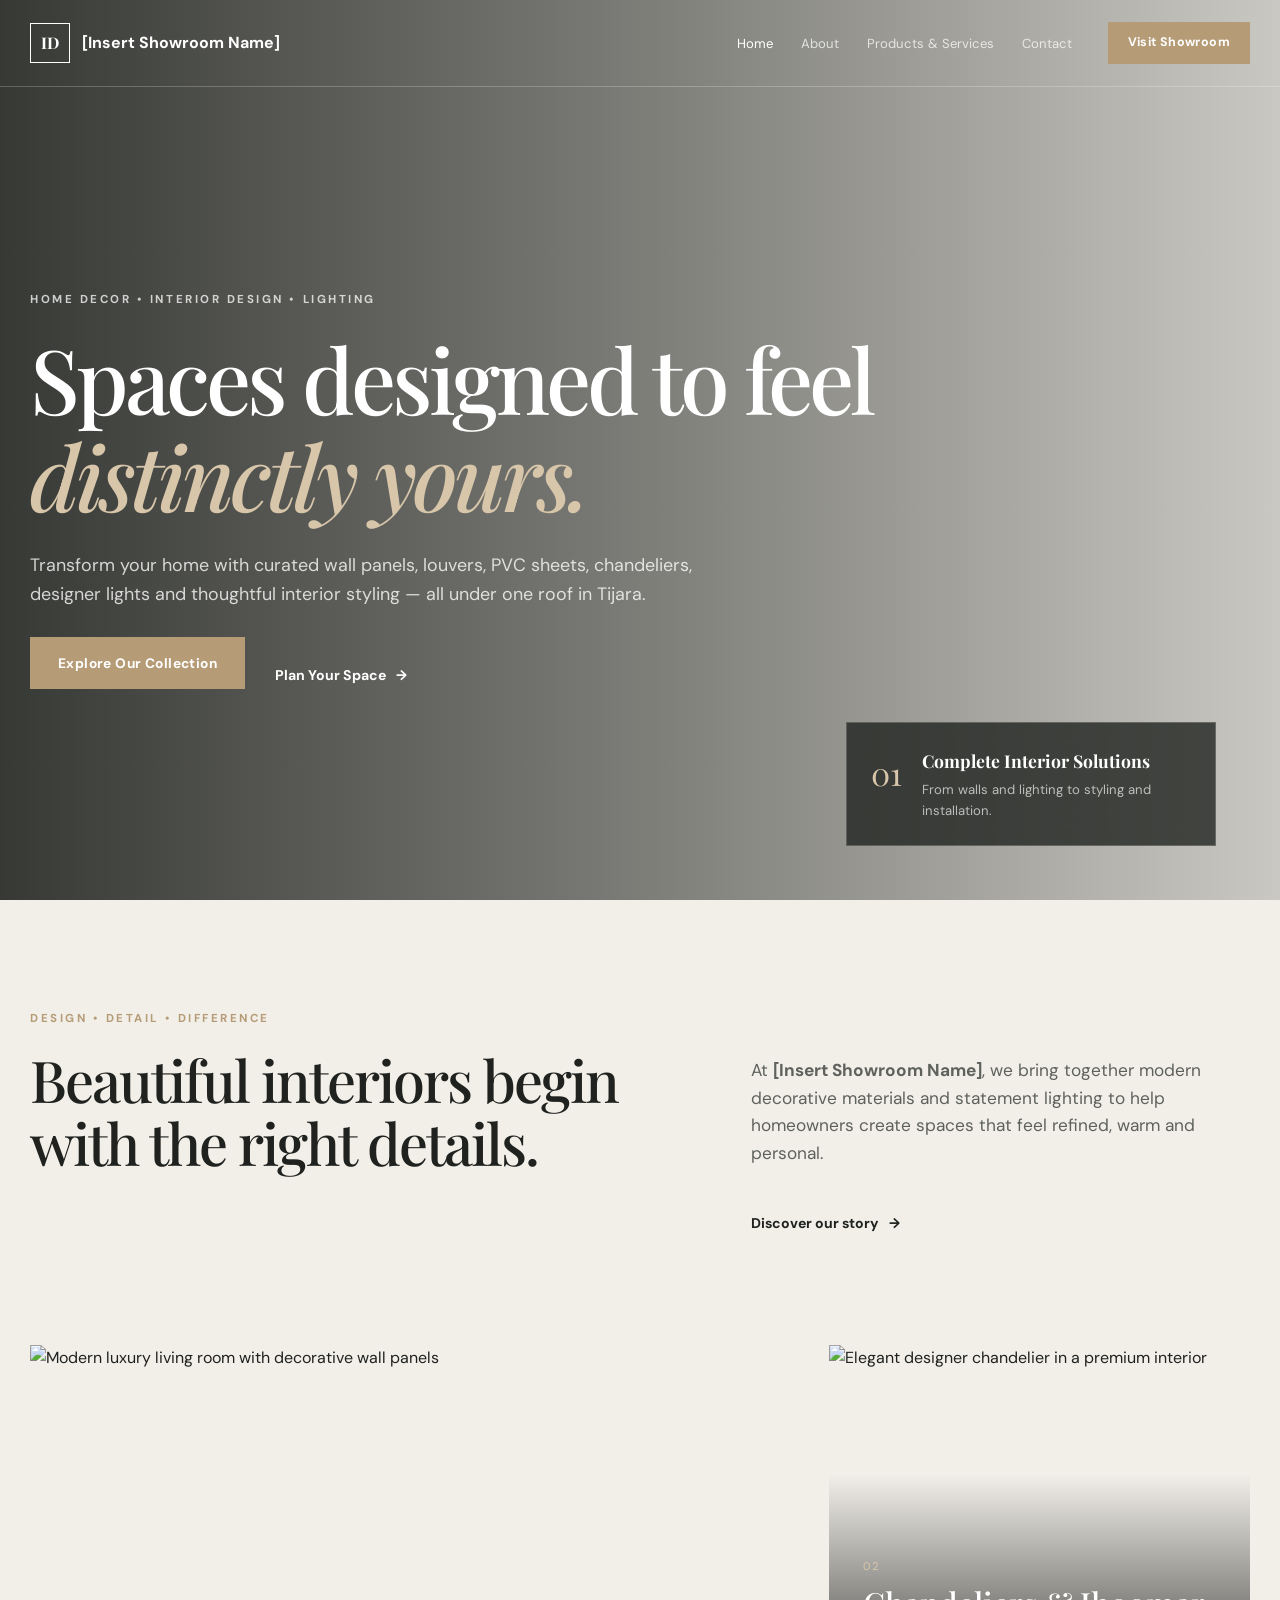
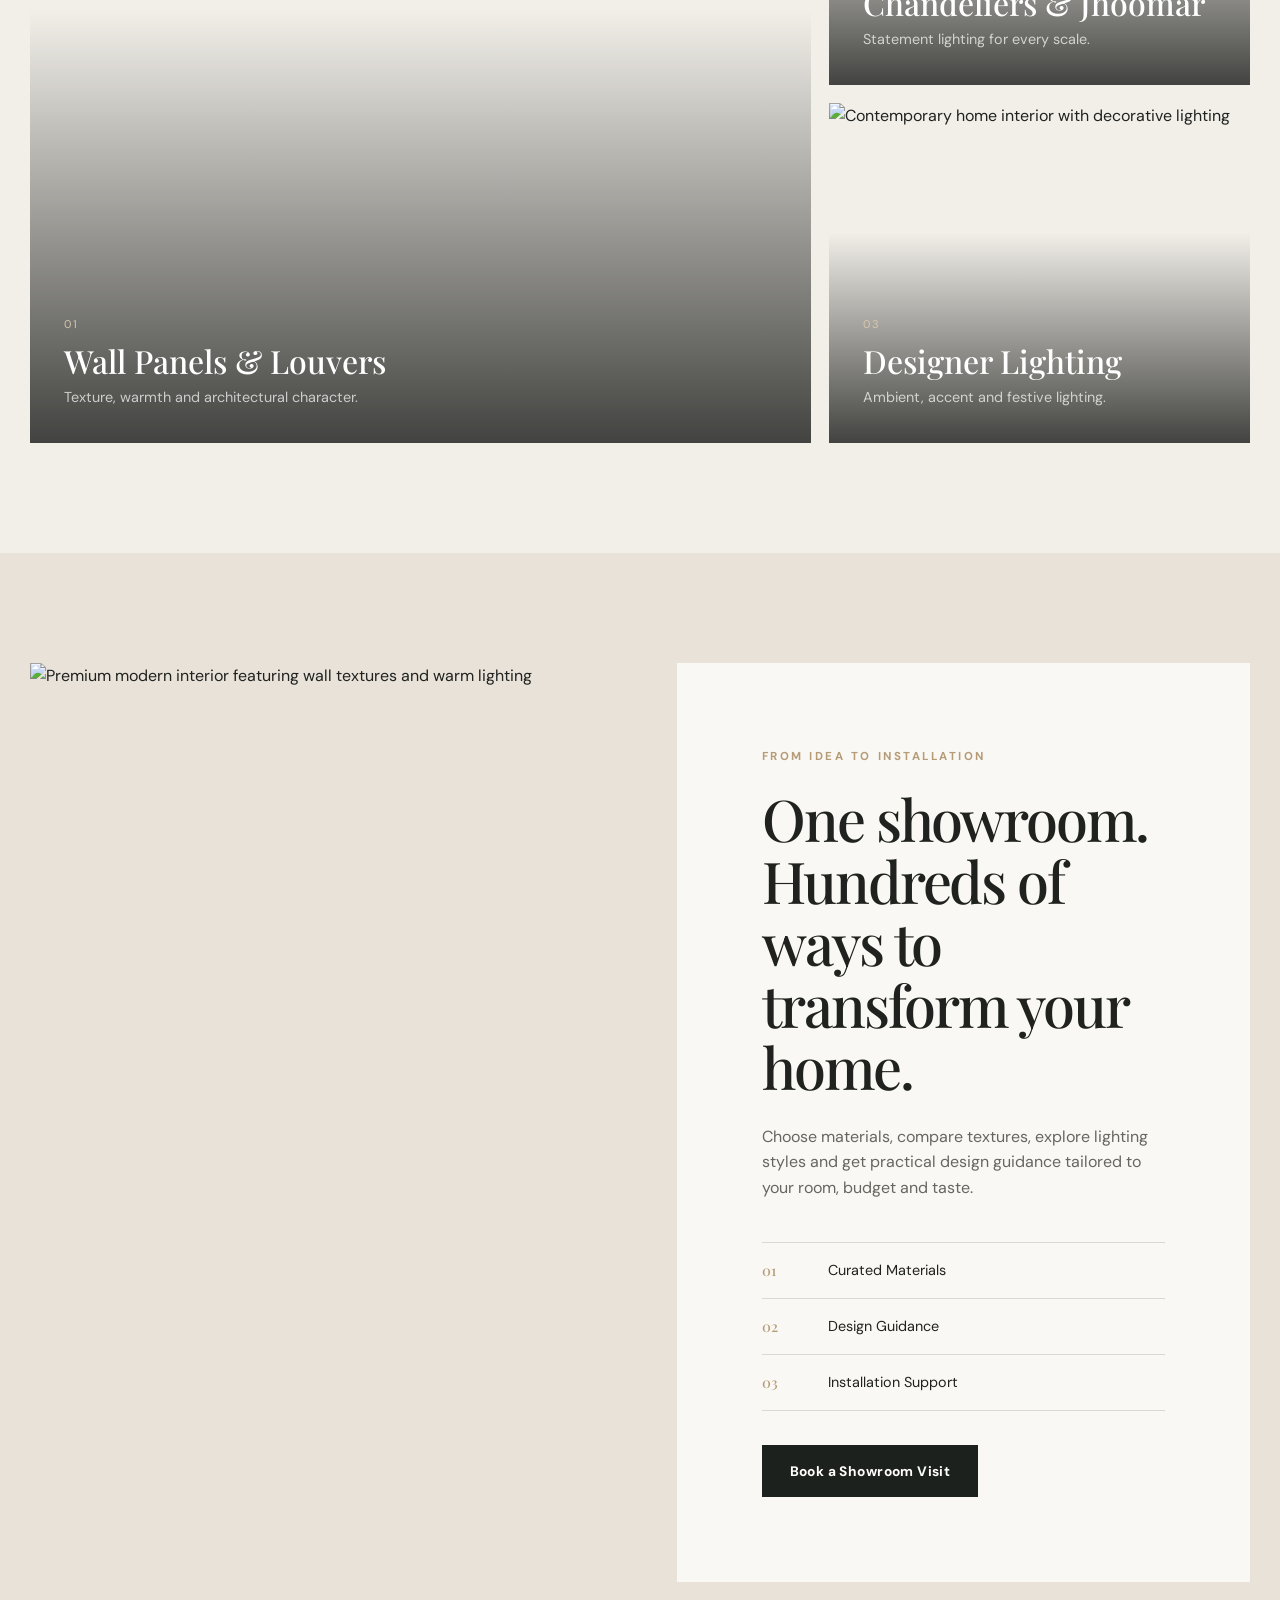
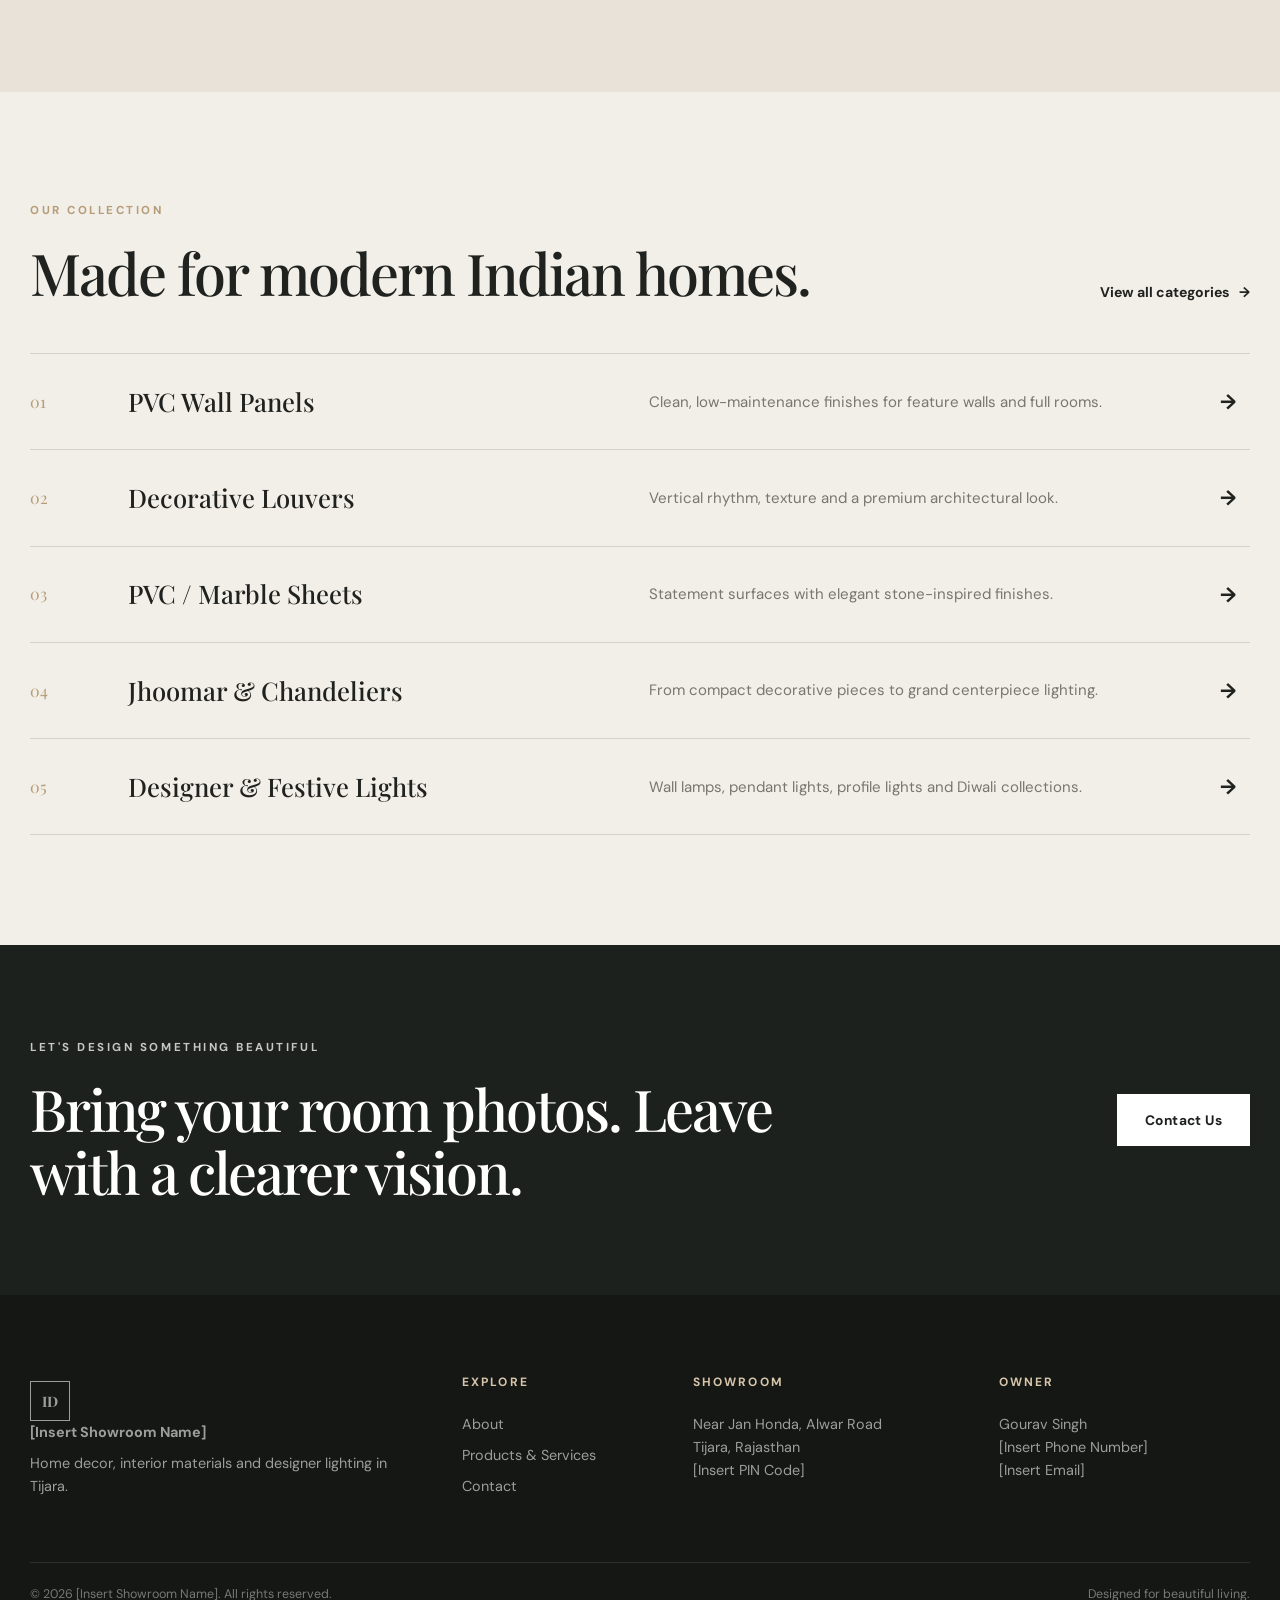
==== index.html @ 9c38e52c "Add files via upload" ====
<!DOCTYPE html>
<html lang="en">
<head>
  <meta charset="UTF-8" />
  <meta name="viewport" content="width=device-width, initial-scale=1.0" />
  <meta name="description" content="Premium home decor, interior design, wall panels, chandeliers, decorative lighting and complete interior solutions in Tijara." />
  <title>[Insert Showroom Name] | Home Decor & Interior Design</title>
  <link rel="preconnect" href="https://fonts.googleapis.com">
  <link rel="preconnect" href="https://fonts.gstatic.com" crossorigin>
  <link href="https://fonts.googleapis.com/css2?family=DM+Sans:wght@400;500;600;700&family=Playfair+Display:wght@500;600&display=swap" rel="stylesheet">
  <link rel="stylesheet" href="styles.css" />
</head>
<body>
  <header class="site-header">
    <div class="container nav-wrap">
      <a class="brand" href="index.html" aria-label="Homepage">
        <span class="brand-mark">ID</span>
        <span class="brand-text">[Insert Showroom Name]</span>
      </a>
      <button class="menu-toggle" aria-label="Open navigation" aria-expanded="false">☰</button>
      <nav class="site-nav" aria-label="Primary navigation">
        <a class="active" href="index.html">Home</a>
        <a href="about.html">About</a>
        <a href="services.html">Products & Services</a>
        <a href="contact.html">Contact</a>
      </nav>
      <a class="btn btn-small nav-cta" href="contact.html">Visit Showroom</a>
    </div>
  </header>

  <main>
    <section class="hero">
      <div class="hero-media" aria-hidden="true"></div>
      <div class="hero-overlay"></div>
      <div class="container hero-content reveal">
        <p class="eyebrow">HOME DECOR • INTERIOR DESIGN • LIGHTING</p>
        <h1>Spaces designed to feel <em>distinctly yours.</em></h1>
        <p class="hero-copy">Transform your home with curated wall panels, louvers, PVC sheets, chandeliers, designer lights and thoughtful interior styling — all under one roof in Tijara.</p>
        <div class="hero-actions">
          <a class="btn" href="services.html">Explore Our Collection</a>
          <a class="text-link light" href="contact.html">Plan Your Space <span>→</span></a>
        </div>
      </div>
      <div class="hero-card reveal delay-1">
        <span>01</span>
        <div>
          <strong>Complete Interior Solutions</strong>
          <p>From walls and lighting to styling and installation.</p>
        </div>
      </div>
    </section>

    <section class="intro section-pad">
      <div class="container split-grid">
        <div class="section-heading reveal">
          <p class="eyebrow dark">DESIGN • DETAIL • DIFFERENCE</p>
          <h2>Beautiful interiors begin with the right details.</h2>
        </div>
        <div class="intro-copy reveal delay-1">
          <p>At <strong>[Insert Showroom Name]</strong>, we bring together modern decorative materials and statement lighting to help homeowners create spaces that feel refined, warm and personal.</p>
          <a class="text-link" href="about.html">Discover our story <span>→</span></a>
        </div>
      </div>
    </section>

    <section class="category-grid container section-bottom">
      <article class="category-card large reveal">
        <img src="https://images.unsplash.com/photo-1600210492486-724fe5c67fb0?auto=format&fit=crop&w=1600&q=85" alt="Modern luxury living room with decorative wall panels" />
        <div class="card-overlay"><span>01</span><h3>Wall Panels & Louvers</h3><p>Texture, warmth and architectural character.</p></div>
      </article>
      <article class="category-card reveal delay-1">
        <img src="https://images.unsplash.com/photo-1540932239986-30128078f3c5?auto=format&fit=crop&w=1200&q=85" alt="Elegant designer chandelier in a premium interior" />
        <div class="card-overlay"><span>02</span><h3>Chandeliers & Jhoomar</h3><p>Statement lighting for every scale.</p></div>
      </article>
      <article class="category-card reveal delay-2">
        <img src="https://images.unsplash.com/photo-1600566753190-17f0baa2a6c3?auto=format&fit=crop&w=1200&q=85" alt="Contemporary home interior with decorative lighting" />
        <div class="card-overlay"><span>03</span><h3>Designer Lighting</h3><p>Ambient, accent and festive lighting.</p></div>
      </article>
    </section>

    <section class="feature-band section-pad">
      <div class="container feature-grid">
        <div class="feature-image reveal">
          <img src="https://images.unsplash.com/photo-1618221195710-dd6b41faaea6?auto=format&fit=crop&w=1400&q=85" alt="Premium modern interior featuring wall textures and warm lighting" />
        </div>
        <div class="feature-content reveal delay-1">
          <p class="eyebrow dark">FROM IDEA TO INSTALLATION</p>
          <h2>One showroom. Hundreds of ways to transform your home.</h2>
          <p>Choose materials, compare textures, explore lighting styles and get practical design guidance tailored to your room, budget and taste.</p>
          <div class="mini-features">
            <div><strong>01</strong><span>Curated Materials</span></div>
            <div><strong>02</strong><span>Design Guidance</span></div>
            <div><strong>03</strong><span>Installation Support</span></div>
          </div>
          <a class="btn btn-dark" href="contact.html">Book a Showroom Visit</a>
        </div>
      </div>
    </section>

    <section class="products section-pad">
      <div class="container">
        <div class="section-title-row reveal">
          <div><p class="eyebrow dark">OUR COLLECTION</p><h2>Made for modern Indian homes.</h2></div>
          <a class="text-link" href="services.html">View all categories <span>→</span></a>
        </div>
        <div class="product-list">
          <article class="product-row reveal"><span>01</span><h3>PVC Wall Panels</h3><p>Clean, low-maintenance finishes for feature walls and full rooms.</p><b>→</b></article>
          <article class="product-row reveal"><span>02</span><h3>Decorative Louvers</h3><p>Vertical rhythm, texture and a premium architectural look.</p><b>→</b></article>
          <article class="product-row reveal"><span>03</span><h3>PVC / Marble Sheets</h3><p>Statement surfaces with elegant stone-inspired finishes.</p><b>→</b></article>
          <article class="product-row reveal"><span>04</span><h3>Jhoomar & Chandeliers</h3><p>From compact decorative pieces to grand centerpiece lighting.</p><b>→</b></article>
          <article class="product-row reveal"><span>05</span><h3>Designer & Festive Lights</h3><p>Wall lamps, pendant lights, profile lights and Diwali collections.</p><b>→</b></article>
        </div>
      </div>
    </section>

    <section class="cta-strip">
      <div class="container cta-inner reveal">
        <div><p class="eyebrow">LET'S DESIGN SOMETHING BEAUTIFUL</p><h2>Bring your room photos. Leave with a clearer vision.</h2></div>
        <a class="btn btn-light" href="contact.html">Contact Us</a>
      </div>
    </section>
  </main>

  <footer class="site-footer">
    <div class="container footer-grid">
      <div><a class="brand footer-brand" href="index.html"><span class="brand-mark">ID</span><span class="brand-text">[Insert Showroom Name]</span></a><p>Home decor, interior materials and designer lighting in Tijara.</p></div>
      <div><h4>Explore</h4><a href="about.html">About</a><a href="services.html">Products & Services</a><a href="contact.html">Contact</a></div>
      <div><h4>Showroom</h4><p>Near Jan Honda, Alwar Road<br>Tijara, Rajasthan<br>[Insert PIN Code]</p></div>
      <div><h4>Owner</h4><p>Gourav Singh<br>[Insert Phone Number]<br>[Insert Email]</p></div>
    </div>
    <div class="container footer-bottom"><span>© <span id="year"></span> [Insert Showroom Name]. All rights reserved.</span><span>Designed for beautiful living.</span></div>
  </footer>
  <script src="main.js"></script>
</body>
</html>
---- styles.css ----
:root {
  --font-body: "DM Sans", sans-serif;
  --font-display: "Playfair Display", serif;
  --color-primary: #1d211d;
  --color-primary-soft: #30382f;
  --color-secondary: #b59b76;
  --color-accent: #d8c6aa;
  --color-bg: #f2efe9;
  --color-surface: #faf8f4;
  --color-white: #ffffff;
  --color-text: #20221f;
  --color-muted: #77776f;
  --color-border: rgba(32, 34, 31, 0.15);
  --container: 1220px;
  --radius-sm: 8px;
  --radius-md: 18px;
  --shadow: 0 22px 70px rgba(20, 22, 19, 0.12);
  --transition: 240ms ease;
}
*{box-sizing:border-box;margin:0;padding:0}html{scroll-behavior:smooth}body{font-family:var(--font-body);background:var(--color-bg);color:var(--color-text);line-height:1.6}img{display:block;width:100%;height:100%;object-fit:cover}a{text-decoration:none;color:inherit}.container{width:min(var(--container),calc(100% - 48px));margin:auto}.section-pad{padding:110px 0}.section-bottom{padding-bottom:110px}.eyebrow{font-size:.72rem;letter-spacing:.22em;font-weight:700;text-transform:uppercase;color:rgba(255,255,255,.75);margin-bottom:20px}.eyebrow.dark{color:var(--color-secondary)}h1,h2,h3{font-family:var(--font-display);font-weight:500;line-height:1.08}h1{font-size:clamp(3.4rem,7vw,7.3rem);letter-spacing:-.045em}h2{font-size:clamp(2.25rem,4.5vw,4.5rem);letter-spacing:-.035em}h3{font-size:1.6rem}.btn{display:inline-flex;align-items:center;justify-content:center;min-height:52px;padding:0 28px;background:var(--color-secondary);color:#fff;font-size:.86rem;font-weight:700;letter-spacing:.03em;border:0;cursor:pointer;transition:var(--transition)}.btn:hover{transform:translateY(-2px);background:#9f865f}.btn-small{min-height:42px;padding:0 20px;font-size:.78rem}.btn-dark{background:var(--color-primary)}.btn-dark:hover{background:var(--color-primary-soft)}.btn-light{background:#fff;color:var(--color-primary)}.text-link{display:inline-flex;align-items:center;gap:10px;margin-top:26px;font-weight:700;font-size:.88rem}.text-link span{transition:transform var(--transition)}.text-link:hover span{transform:translateX(6px)}.text-link.light{color:#fff}.site-header{position:absolute;z-index:10;top:0;left:0;width:100%;border-bottom:1px solid rgba(255,255,255,.22);color:#fff}.dark-header{position:relative;background:var(--color-primary)}.nav-wrap{height:86px;display:flex;align-items:center;gap:36px}.brand{display:flex;align-items:center;gap:12px;font-weight:700}.brand-mark{display:grid;place-items:center;width:40px;height:40px;border:1px solid currentColor;font-family:var(--font-display)}.brand-text{white-space:nowrap}.site-nav{display:flex;gap:28px;margin-left:auto}.site-nav a{font-size:.82rem;color:rgba(255,255,255,.74);transition:var(--transition)}.site-nav a:hover,.site-nav a.active{color:#fff}.menu-toggle{display:none;background:none;border:0;color:#fff;font-size:1.5rem}.hero{position:relative;min-height:900px;height:100vh;max-height:1040px;color:#fff;display:flex;align-items:center;overflow:hidden}.hero-media{position:absolute;inset:0;background:url('https://images.unsplash.com/photo-1600210492486-724fe5c67fb0?auto=format&fit=crop&w=2200&q=90') center/cover}.hero-overlay{position:absolute;inset:0;background:linear-gradient(90deg,rgba(19,22,19,.84) 0%,rgba(19,22,19,.55) 47%,rgba(19,22,19,.18) 100%)}.hero-content{position:relative;z-index:2;padding-top:80px}.hero h1{max-width:980px}.hero h1 em{font-weight:500;color:var(--color-accent)}.hero-copy{max-width:690px;font-size:1.12rem;color:rgba(255,255,255,.78);margin:28px 0}.hero-actions{display:flex;align-items:center;gap:30px}.hero-card{position:absolute;z-index:2;right:5vw;bottom:54px;display:grid;grid-template-columns:auto 1fr;gap:20px;width:370px;padding:24px;background:rgba(29,33,29,.78);backdrop-filter:blur(16px);border:1px solid rgba(255,255,255,.2)}.hero-card>span{font-family:var(--font-display);font-size:2rem;color:var(--color-accent)}.hero-card strong{display:block;font-family:var(--font-display);font-size:1.1rem}.hero-card p{font-size:.82rem;color:rgba(255,255,255,.66);margin-top:4px}.split-grid{display:grid;grid-template-columns:1.1fr .9fr;gap:110px;align-items:start}.section-heading h2{max-width:650px}.intro-copy{padding-top:47px}.intro-copy p{font-size:1.08rem;color:#5f625c;margin-bottom:18px;max-width:600px}.category-grid{display:grid;grid-template-columns:1.3fr .7fr;grid-template-rows:340px 340px;gap:18px}.category-card{position:relative;overflow:hidden;min-height:320px}.category-card.large{grid-row:1/3}.category-card img{transition:transform 700ms ease}.category-card:hover img{transform:scale(1.035)}.category-card:after{content:"";position:absolute;inset:0;background:linear-gradient(180deg,transparent 38%,rgba(17,19,17,.78) 100%)}.card-overlay{position:absolute;z-index:2;bottom:0;padding:34px;color:#fff}.card-overlay span{font-size:.7rem;letter-spacing:.18em;color:var(--color-accent)}.card-overlay h3{font-size:2rem;margin:8px 0}.card-overlay p{font-size:.9rem;color:rgba(255,255,255,.7)}.feature-band{background:#e8e2d9}.feature-grid{display:grid;grid-template-columns:1.06fr .94fr;min-height:680px}.feature-image{min-height:640px}.feature-content{background:var(--color-surface);padding:85px;display:flex;flex-direction:column;justify-content:center}.feature-content p:not(.eyebrow){color:#65675f;margin:26px 0}.mini-features{border-top:1px solid var(--color-border);margin:16px 0 34px}.mini-features div{display:grid;grid-template-columns:50px 1fr;gap:16px;padding:16px 0;border-bottom:1px solid var(--color-border);font-size:.9rem}.mini-features strong{font-family:var(--font-display);font-weight:500;color:var(--color-secondary)}.feature-content .btn{align-self:flex-start}.section-title-row{display:flex;justify-content:space-between;gap:30px;align-items:end;margin-bottom:50px}.section-title-row h2{max-width:800px}.product-list{border-top:1px solid var(--color-border)}.product-row{display:grid;grid-template-columns:70px 1fr 1.1fr 30px;gap:28px;align-items:center;padding:31px 0;border-bottom:1px solid var(--color-border);transition:var(--transition)}.product-row:hover{padding-left:14px}.product-row>span{font-family:var(--font-display);color:var(--color-secondary)}.product-row p{color:var(--color-muted);font-size:.94rem}.product-row b{font-size:1.3rem}.cta-strip{background:var(--color-primary);color:#fff}.cta-inner{min-height:350px;display:flex;align-items:center;justify-content:space-between;gap:50px}.cta-inner h2{max-width:780px}.site-footer{background:#141714;color:#fff;padding:78px 0 26px}.footer-grid{display:grid;grid-template-columns:1.5fr .7fr 1fr 1fr;gap:55px}.footer-grid h4{font-size:.75rem;text-transform:uppercase;letter-spacing:.18em;color:var(--color-accent);margin-bottom:20px}.footer-grid p,.footer-grid a{display:block;color:rgba(255,255,255,.58);font-size:.9rem;margin:8px 0}.footer-brand{margin-bottom:20px;color:#fff}.footer-bottom{display:flex;justify-content:space-between;border-top:1px solid rgba(255,255,255,.1);margin-top:55px;padding-top:22px;color:rgba(255,255,255,.42);font-size:.78rem}.page-hero{min-height:570px;display:flex;align-items:end;padding:100px 0 78px;color:#fff;background-size:cover;background-position:center;position:relative}.page-hero:before{content:"";position:absolute;inset:0;background:linear-gradient(90deg,rgba(22,25,21,.85),rgba(22,25,21,.35))}.page-hero .container{position:relative;z-index:1}.page-hero h1{font-size:clamp(3rem,6vw,6rem);max-width:1000px}.about-hero{background-image:url('https://images.unsplash.com/photo-1600607688969-a5bfcd646154?auto=format&fit=crop&w=2200&q=90')}.services-hero{background-image:url('https://images.unsplash.com/photo-1600566753051-f0b89df2dd90?auto=format&fit=crop&w=2200&q=90')}.contact-hero{background-image:url('https://images.unsplash.com/photo-1600566753190-17f0baa2a6c3?auto=format&fit=crop&w=2200&q=90')}.image-banner{height:650px}.values-section{background:#e9e4dc}.values-grid{display:grid;grid-template-columns:repeat(3,1fr);gap:18px}.value-card{background:var(--color-surface);padding:45px;min-height:300px}.value-card span,.service-info>span,.process-step span{font-family:var(--font-display);color:var(--color-secondary)}.value-card h3{margin:48px 0 16px}.value-card p{color:var(--color-muted)}.owner-grid{display:grid;grid-template-columns:.85fr 1.15fr;align-items:center;gap:90px}.owner-copy p:not(.eyebrow){color:var(--color-muted);margin-top:25px}.owner-photo{height:560px}.service-cards{display:flex;flex-direction:column;gap:22px}.service-card{display:grid;grid-template-columns:1.05fr .95fr;background:var(--color-surface);min-height:570px}.service-card.reverse{grid-template-columns:.95fr 1.05fr}.service-card.reverse .service-img{order:2}.service-info{padding:65px;display:flex;flex-direction:column;justify-content:center}.service-info h2{font-size:3rem;margin:14px 0 22px}.service-info p{color:var(--color-muted);margin-bottom:20px}.service-info ul{padding-left:18px;color:#63655f}.service-info li{margin:8px 0}.process{background:#e8e2d9}.process-grid{display:grid;grid-template-columns:repeat(3,1fr);gap:18px}.process-step{padding:38px;border-top:1px solid var(--color-primary);background:rgba(255,255,255,.34)}.process-step h3{margin:45px 0 15px}.process-step p{color:var(--color-muted)}.contact-grid{display:grid;grid-template-columns:.9fr 1.1fr;gap:100px}.contact-lead{color:var(--color-muted);margin:25px 0 40px}.contact-item{display:grid;grid-template-columns:140px 1fr;gap:24px;padding:20px 0;border-top:1px solid var(--color-border)}.contact-item span{font-size:.78rem;text-transform:uppercase;letter-spacing:.1em;color:var(--color-secondary);font-weight:700}.contact-item strong{font-weight:500}.contact-form{background:var(--color-surface);padding:55px}.form-row{display:grid;grid-template-columns:1fr 1fr;gap:18px}.contact-form label{display:block;font-size:.8rem;font-weight:700;margin-bottom:18px}.contact-form input,.contact-form select,.contact-form textarea{width:100%;margin-top:8px;border:1px solid #d7d2ca;background:#fff;padding:15px;font:inherit;outline:none}.contact-form input:focus,.contact-form select:focus,.contact-form textarea:focus{border-color:var(--color-secondary)}.form-note{font-size:.76rem;color:var(--color-muted);margin-top:16px}.map-section{padding-bottom:110px}.map-placeholder{height:460px;background:linear-gradient(rgba(29,33,29,.65),rgba(29,33,29,.65)),url('https://images.unsplash.com/photo-1569336415962-a4bd9f69cd83?auto=format&fit=crop&w=1800&q=85') center/cover;display:grid;place-items:center;text-align:center;color:#fff}.map-placeholder div{max-width:600px;padding:30px}.map-placeholder p{margin:15px 0 25px}.reveal{opacity:0;transform:translateY(28px);transition:opacity 700ms ease,transform 700ms ease}.reveal.visible{opacity:1;transform:none}.delay-1{transition-delay:120ms}.delay-2{transition-delay:240ms}
@media(max-width:980px){.container{width:min(var(--container),calc(100% - 34px))}.nav-cta{display:none}.menu-toggle{display:block;margin-left:auto}.site-nav{position:absolute;top:86px;left:0;width:100%;background:var(--color-primary);display:none;flex-direction:column;padding:25px 32px}.site-nav.open{display:flex}.hero{min-height:760px}.hero-card{display:none}.hero h1{font-size:clamp(3.2rem,10vw,6rem)}.split-grid,.feature-grid,.owner-grid,.contact-grid{grid-template-columns:1fr;gap:50px}.intro-copy{padding-top:0}.category-grid{grid-template-columns:1fr 1fr;grid-template-rows:500px 340px}.category-card.large{grid-column:1/3;grid-row:auto}.feature-content{padding:60px}.feature-image{min-height:500px}.footer-grid{grid-template-columns:1fr 1fr}.service-card,.service-card.reverse{grid-template-columns:1fr}.service-card.reverse .service-img{order:0}.service-img{height:450px}.values-grid,.process-grid{grid-template-columns:1fr}.product-row{grid-template-columns:45px 1fr 30px}.product-row p{display:none}}
@media(max-width:640px){.container{width:min(var(--container),calc(100% - 24px))}.section-pad{padding:78px 0}.section-bottom{padding-bottom:78px}.nav-wrap{height:76px}.site-nav{top:76px}.brand-text{font-size:.9rem}.hero{min-height:720px;height:92vh}.hero-content{padding-top:50px}.hero h1{font-size:clamp(2.9rem,14vw,4.6rem)}.hero-copy{font-size:.98rem}.hero-actions{align-items:flex-start;flex-direction:column;gap:4px}.category-grid{display:flex;flex-direction:column}.category-card,.category-card.large{height:430px}.feature-image{min-height:380px}.feature-content{padding:38px 28px}.section-title-row{align-items:flex-start;flex-direction:column}.product-row{padding:24px 0}.cta-inner{min-height:390px;align-items:flex-start;justify-content:center;flex-direction:column}.footer-grid{grid-template-columns:1fr}.footer-bottom{gap:12px;flex-direction:column}.page-hero{min-height:480px}.image-banner{height:420px}.owner-photo{height:430px}.service-img{height:360px}.service-info{padding:38px 26px}.service-info h2{font-size:2.4rem}.contact-form{padding:30px 22px}.form-row{grid-template-columns:1fr}.contact-item{grid-template-columns:1fr;gap:6px}.map-placeholder{height:390px}}
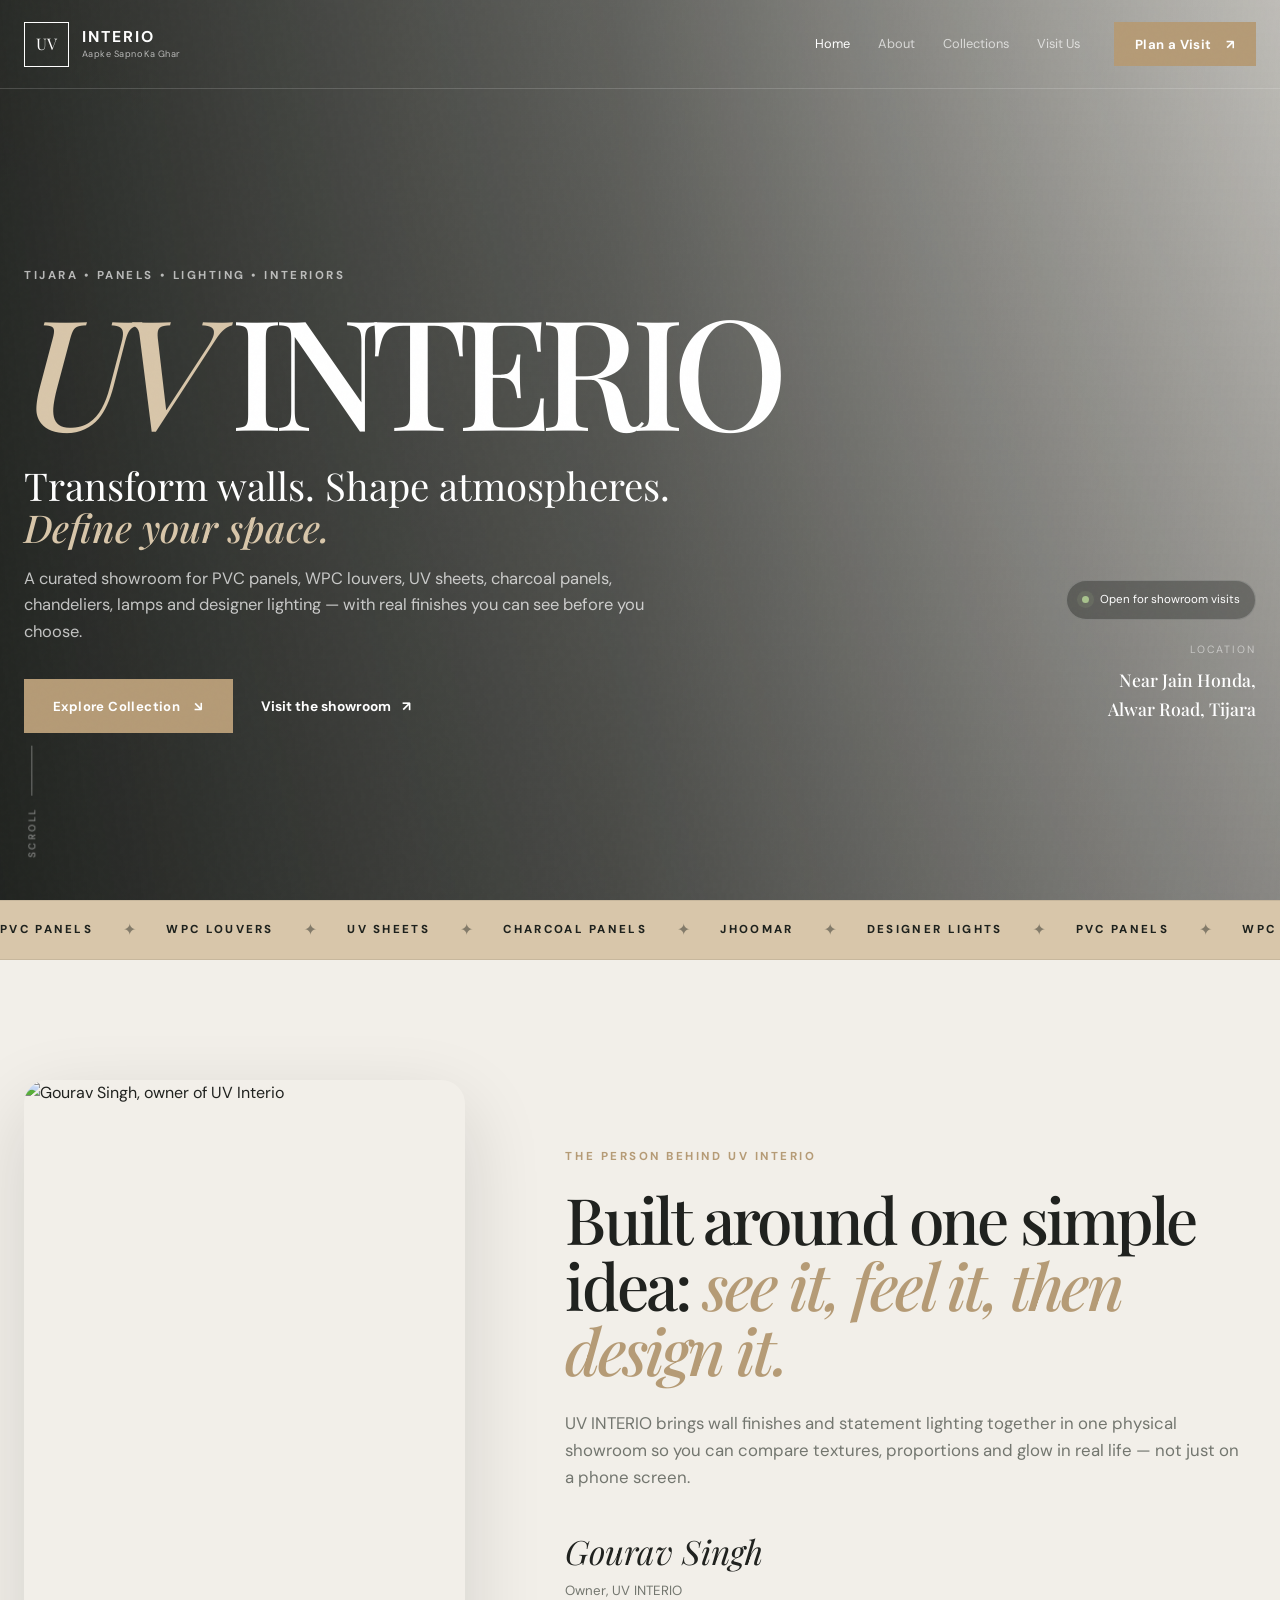
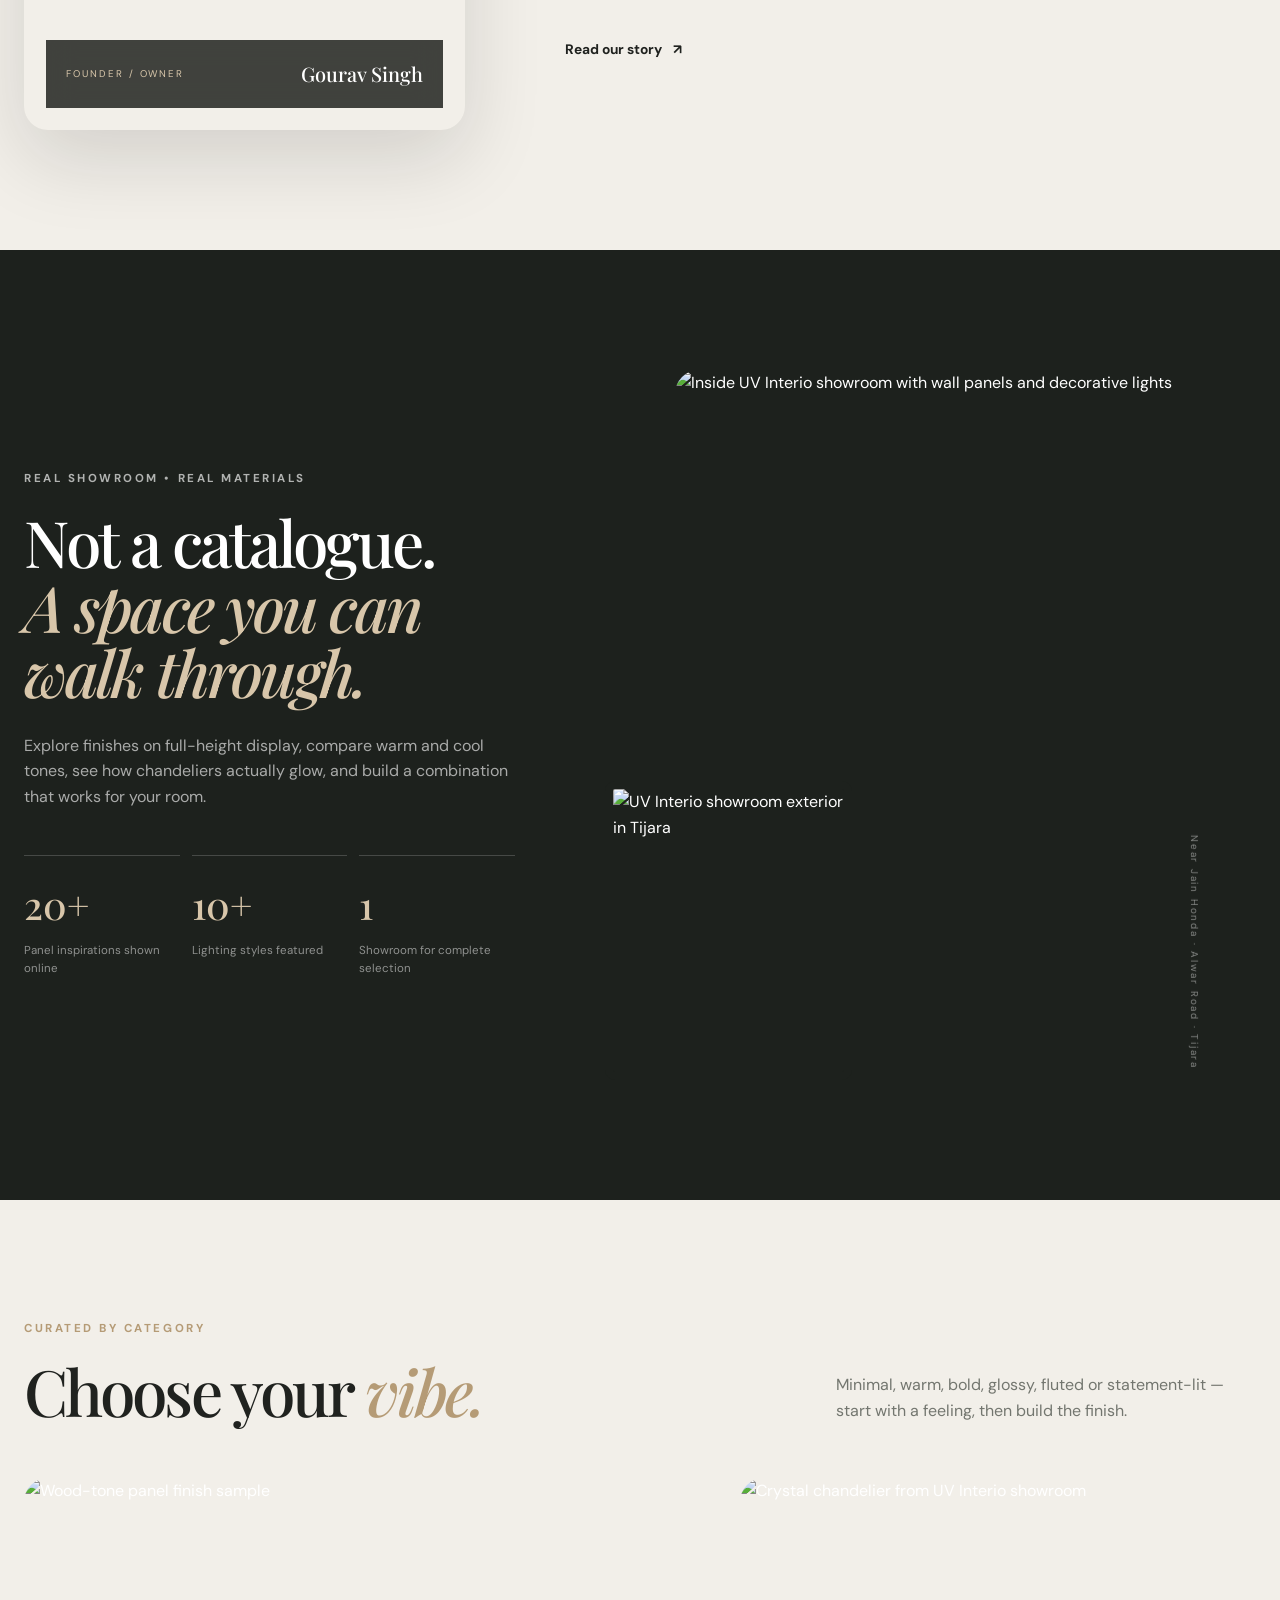
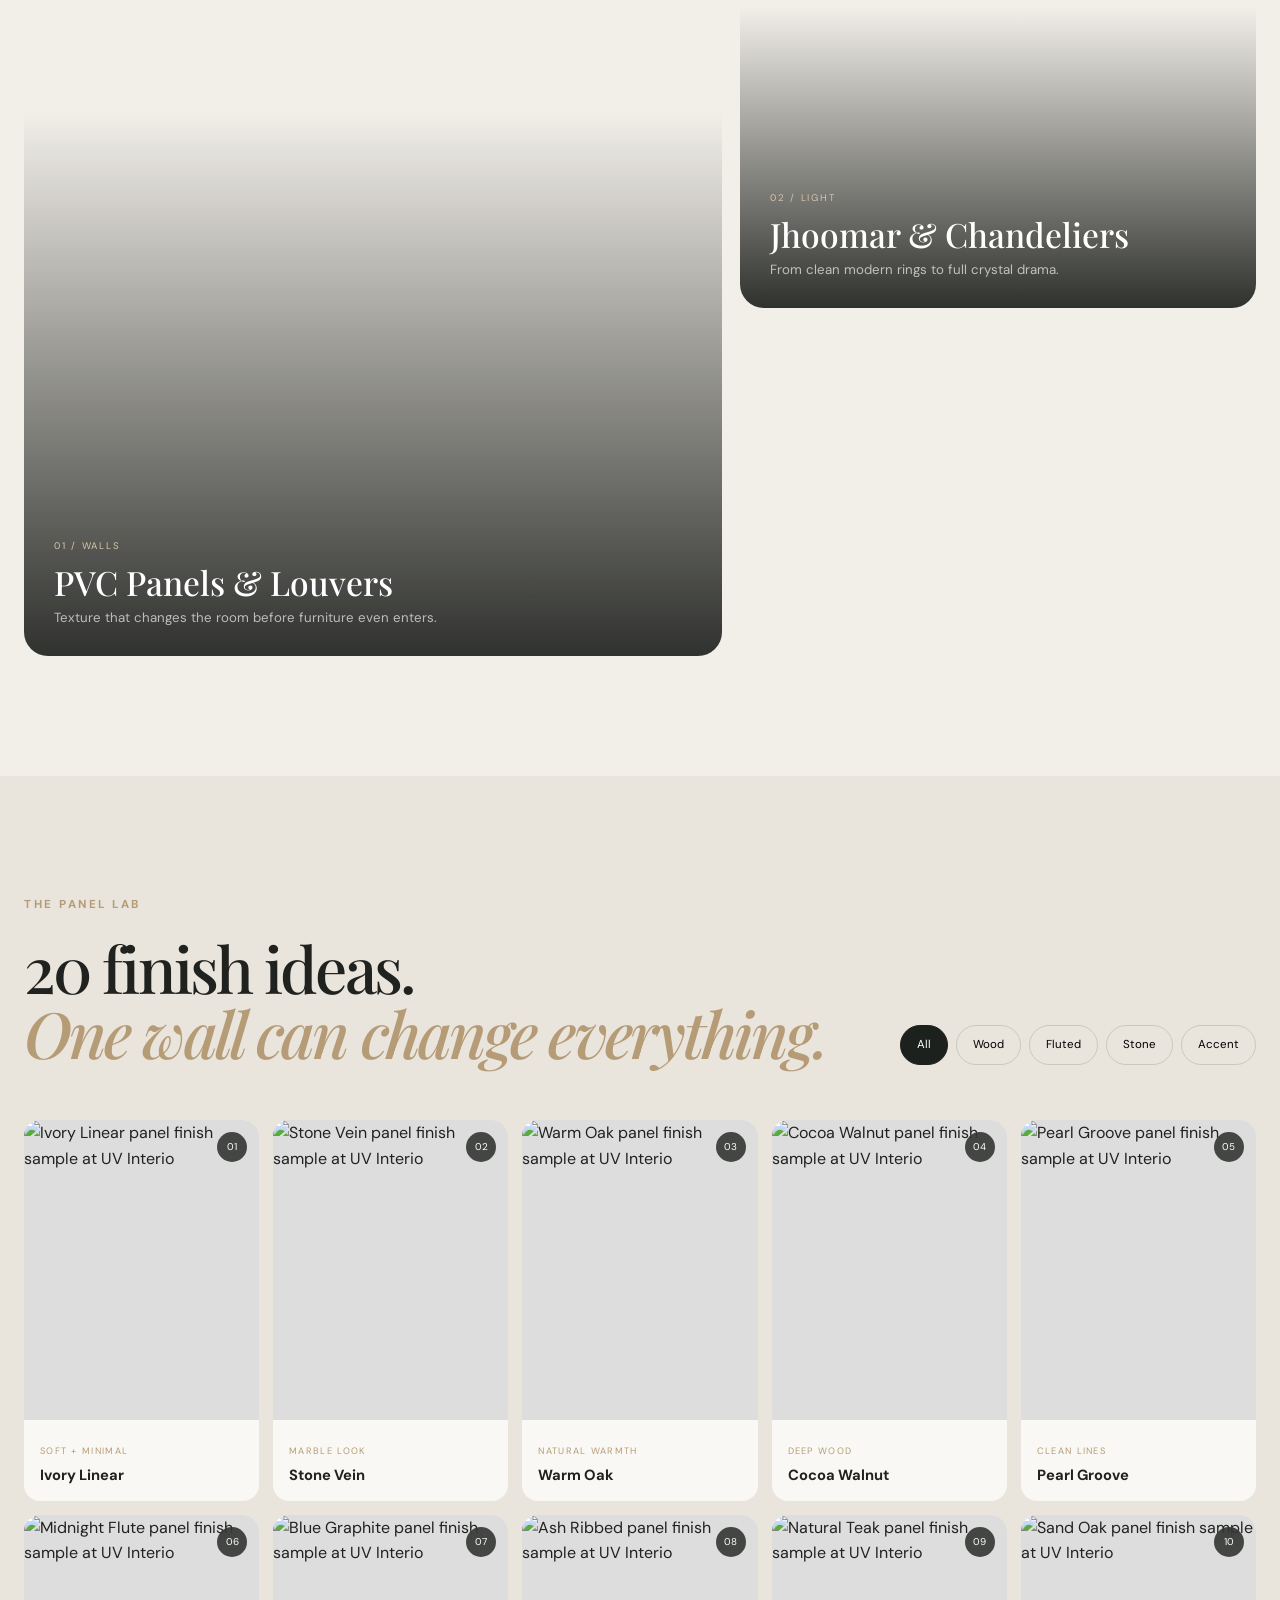
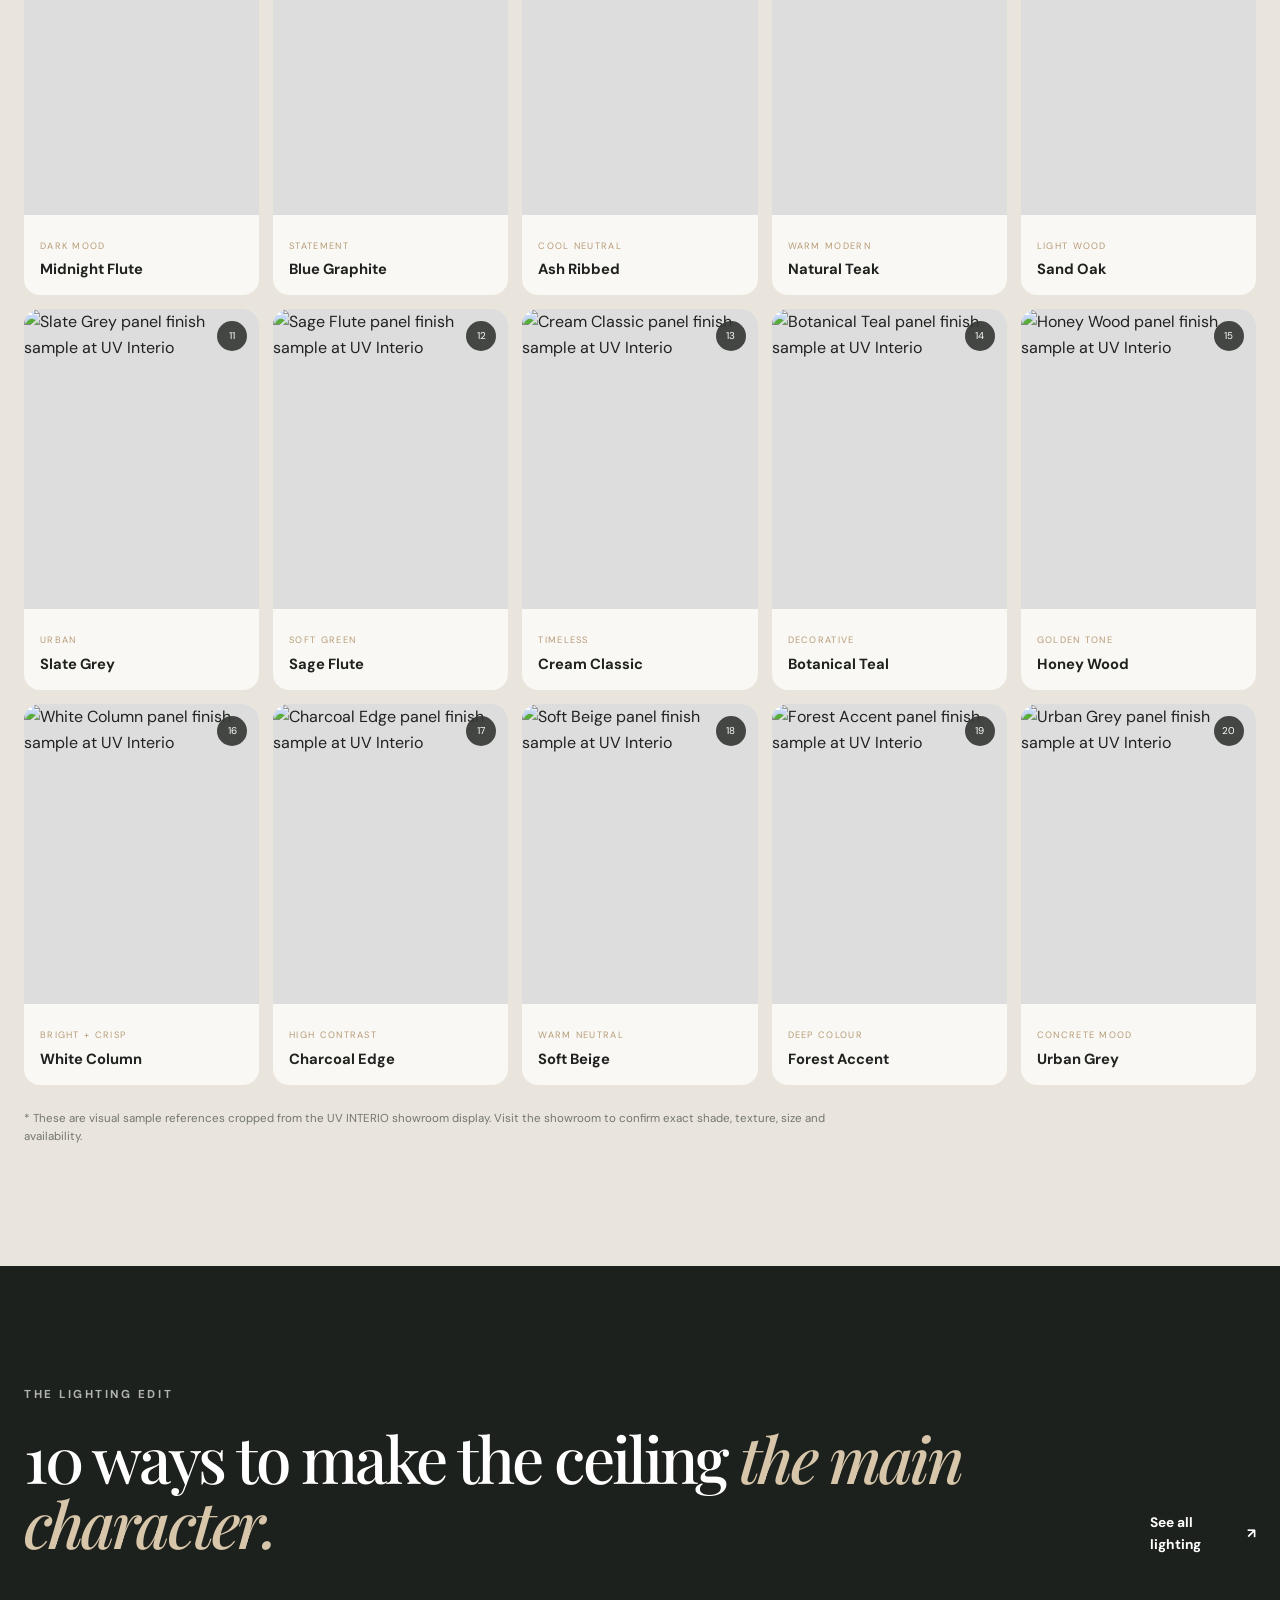
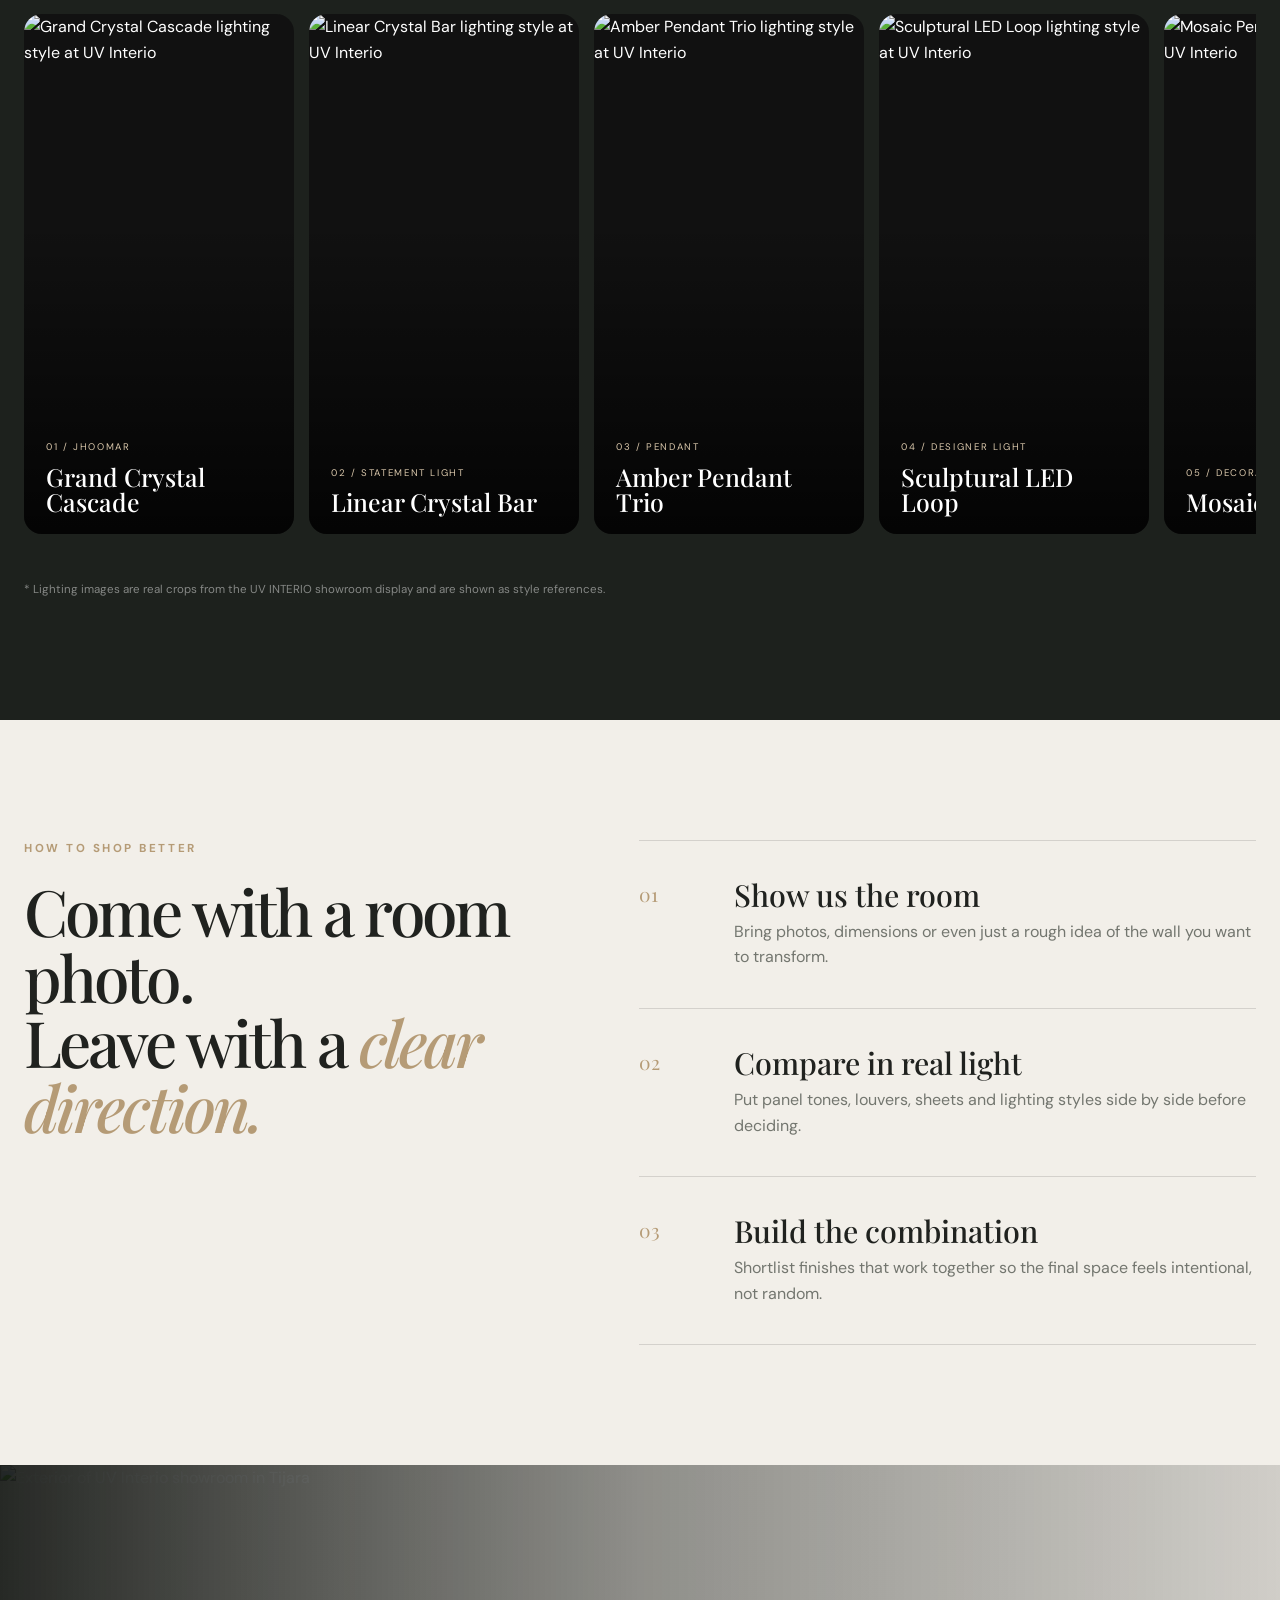
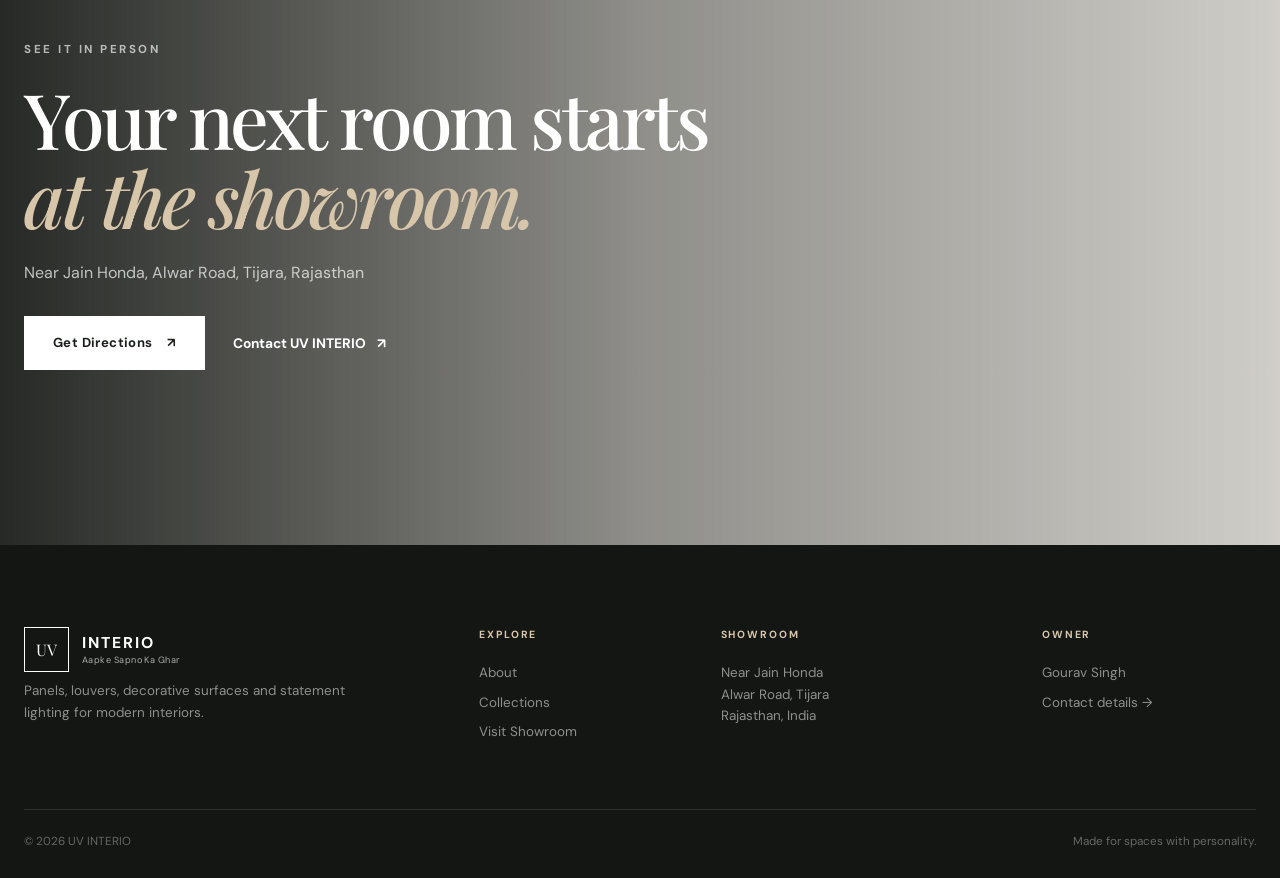
==== commit f6ff2a13: "Add files via upload" ====
--- a/index.html
+++ b/index.html
@@ -3,133 +3,184 @@
 <head>
   <meta charset="UTF-8" />
   <meta name="viewport" content="width=device-width, initial-scale=1.0" />
-  <meta name="description" content="Premium home decor, interior design, wall panels, chandeliers, decorative lighting and complete interior solutions in Tijara." />
-  <title>[Insert Showroom Name] | Home Decor & Interior Design</title>
-  <link rel="preconnect" href="https://fonts.googleapis.com">
-  <link rel="preconnect" href="https://fonts.gstatic.com" crossorigin>
-  <link href="https://fonts.googleapis.com/css2?family=DM+Sans:wght@400;500;600;700&family=Playfair+Display:wght@500;600&display=swap" rel="stylesheet">
+  <meta name="description" content="UV INTERIO — premium wall panels, WPC louvers, UV sheets, chandeliers, lamps and designer lighting near Jain Honda, Alwar Road, Tijara, Rajasthan." />
+  <meta name="theme-color" content="#1d211d" />
+  <title>UV INTERIO | Panels, Louvers & Designer Lighting in Tijara</title>
+  <link rel="preconnect" href="https://fonts.googleapis.com" />
+  <link rel="preconnect" href="https://fonts.gstatic.com" crossorigin />
+  <link href="https://fonts.googleapis.com/css2?family=DM+Sans:wght@400;500;600;700&family=Playfair+Display:ital,wght@0,500;0,600;1,500&display=swap" rel="stylesheet" />
+  <link rel="icon" href="favicon.svg" type="image/svg+xml" />
   <link rel="stylesheet" href="styles.css" />
 </head>
 <body>
-  <header class="site-header">
+  <div class="cursor-glow" aria-hidden="true"></div>
+  <div class="noise" aria-hidden="true"></div>
+
+  <header class="site-header" data-header>
     <div class="container nav-wrap">
-      <a class="brand" href="index.html" aria-label="Homepage">
-        <span class="brand-mark">ID</span>
-        <span class="brand-text">[Insert Showroom Name]</span>
+      <a class="brand" href="index.html" aria-label="UV Interio homepage">
+        <span class="brand-mark">UV</span>
+        <span class="brand-copy"><strong>INTERIO</strong><small>Aapke Sapno Ka Ghar</small></span>
       </a>
-      <button class="menu-toggle" aria-label="Open navigation" aria-expanded="false">☰</button>
-      <nav class="site-nav" aria-label="Primary navigation">
+      <button class="menu-toggle" aria-label="Open navigation" aria-expanded="false" data-menu-toggle><span></span><span></span></button>
+      <nav class="site-nav" aria-label="Primary navigation" data-nav>
         <a class="active" href="index.html">Home</a>
         <a href="about.html">About</a>
-        <a href="services.html">Products & Services</a>
-        <a href="contact.html">Contact</a>
+        <a href="services.html">Collections</a>
+        <a href="contact.html">Visit Us</a>
       </nav>
-      <a class="btn btn-small nav-cta" href="contact.html">Visit Showroom</a>
+      <a class="btn btn-small nav-cta" href="contact.html">Plan a Visit <span>↗</span></a>
     </div>
   </header>
 
   <main>
-    <section class="hero">
-      <div class="hero-media" aria-hidden="true"></div>
-      <div class="hero-overlay"></div>
-      <div class="container hero-content reveal">
-        <p class="eyebrow">HOME DECOR • INTERIOR DESIGN • LIGHTING</p>
-        <h1>Spaces designed to feel <em>distinctly yours.</em></h1>
-        <p class="hero-copy">Transform your home with curated wall panels, louvers, PVC sheets, chandeliers, designer lights and thoughtful interior styling — all under one roof in Tijara.</p>
-        <div class="hero-actions">
-          <a class="btn" href="services.html">Explore Our Collection</a>
-          <a class="text-link light" href="contact.html">Plan Your Space <span>→</span></a>
+    <section class="hero hero-v2">
+      <div class="hero-media hero-parallax" aria-hidden="true">
+        <img src="assets/images/showroom-interior.webp" alt="" fetchpriority="high" />
+      </div>
+      <div class="hero-shade"></div>
+      <div class="container hero-grid">
+        <div class="hero-copy-block reveal">
+          <p class="eyebrow">TIJARA • PANELS • LIGHTING • INTERIORS</p>
+          <h1><span>UV</span> INTERIO</h1>
+          <p class="hero-tagline">Transform walls. Shape atmospheres. <em>Define your space.</em></p>
+          <p class="hero-description">A curated showroom for PVC panels, WPC louvers, UV sheets, charcoal panels, chandeliers, lamps and designer lighting — with real finishes you can see before you choose.</p>
+          <div class="hero-actions">
+            <a class="btn" href="#collections">Explore Collection <span>↘</span></a>
+            <a class="ghost-link" href="contact.html">Visit the showroom <span>↗</span></a>
+          </div>
+        </div>
+        <div class="hero-meta reveal delay-2">
+          <div class="meta-pill"><span class="status-dot"></span> Open for showroom visits</div>
+          <div class="hero-address"><span>Location</span><strong>Near Jain Honda,<br>Alwar Road, Tijara</strong></div>
         </div>
       </div>
-      <div class="hero-card reveal delay-1">
-        <span>01</span>
-        <div>
-          <strong>Complete Interior Solutions</strong>
-          <p>From walls and lighting to styling and installation.</p>
+      <a href="#founder" class="scroll-cue" aria-label="Scroll to founder section"><span>SCROLL</span><i></i></a>
+    </section>
+
+    <div class="marquee" aria-hidden="true">
+      <div class="marquee-track">
+        <span>PVC PANELS</span><i>✦</i><span>WPC LOUVERS</span><i>✦</i><span>UV SHEETS</span><i>✦</i><span>CHARCOAL PANELS</span><i>✦</i><span>JHOOMAR</span><i>✦</i><span>DESIGNER LIGHTS</span><i>✦</i>
+        <span>PVC PANELS</span><i>✦</i><span>WPC LOUVERS</span><i>✦</i><span>UV SHEETS</span><i>✦</i><span>CHARCOAL PANELS</span><i>✦</i><span>JHOOMAR</span><i>✦</i><span>DESIGNER LIGHTS</span><i>✦</i>
+      </div>
+    </div>
+
+    <section class="founder-intro section-pad" id="founder">
+      <div class="container founder-grid">
+        <div class="founder-photo reveal tilt-card">
+          <img src="assets/images/owner-gourav.webp" alt="Gourav Singh, owner of UV Interio" loading="lazy" />
+          <div class="photo-label"><span>FOUNDER / OWNER</span><strong>Gourav Singh</strong></div>
+        </div>
+        <div class="founder-copy reveal delay-1">
+          <p class="eyebrow dark">THE PERSON BEHIND UV INTERIO</p>
+          <h2>Built around one simple idea: <em>see it, feel it, then design it.</em></h2>
+          <p>UV INTERIO brings wall finishes and statement lighting together in one physical showroom so you can compare textures, proportions and glow in real life — not just on a phone screen.</p>
+          <div class="signature-line"><span>Gourav Singh</span><small>Owner, UV INTERIO</small></div>
+          <a class="text-link" href="about.html">Read our story <span>↗</span></a>
         </div>
       </div>
     </section>
 
-    <section class="intro section-pad">
-      <div class="container split-grid">
-        <div class="section-heading reveal">
-          <p class="eyebrow dark">DESIGN • DETAIL • DIFFERENCE</p>
-          <h2>Beautiful interiors begin with the right details.</h2>
+    <section class="showroom-story section-pad section-dark">
+      <div class="container showroom-grid">
+        <div class="showroom-copy reveal">
+          <p class="eyebrow">REAL SHOWROOM • REAL MATERIALS</p>
+          <h2>Not a catalogue.<br><em>A space you can walk through.</em></h2>
+          <p>Explore finishes on full-height display, compare warm and cool tones, see how chandeliers actually glow, and build a combination that works for your room.</p>
+          <div class="stats-grid">
+            <div><strong data-counter="20">20+</strong><span>Panel inspirations shown online</span></div>
+            <div><strong data-counter="10">10+</strong><span>Lighting styles featured</span></div>
+            <div><strong>1</strong><span>Showroom for complete selection</span></div>
+          </div>
         </div>
-        <div class="intro-copy reveal delay-1">
-          <p>At <strong>[Insert Showroom Name]</strong>, we bring together modern decorative materials and statement lighting to help homeowners create spaces that feel refined, warm and personal.</p>
-          <a class="text-link" href="about.html">Discover our story <span>→</span></a>
+        <div class="showroom-stack reveal delay-1">
+          <figure class="stack-main tilt-card"><img src="assets/images/showroom-wide.webp" alt="Inside UV Interio showroom with wall panels and decorative lights" loading="lazy" /></figure>
+          <figure class="stack-float"><img src="assets/images/showroom-front.webp" alt="UV Interio showroom exterior in Tijara" loading="lazy" /></figure>
+          <span class="stack-caption">Near Jain Honda · Alwar Road · Tijara</span>
         </div>
       </div>
     </section>
 
-    <section class="category-grid container section-bottom">
-      <article class="category-card large reveal">
-        <img src="https://images.unsplash.com/photo-1600210492486-724fe5c67fb0?auto=format&fit=crop&w=1600&q=85" alt="Modern luxury living room with decorative wall panels" />
-        <div class="card-overlay"><span>01</span><h3>Wall Panels & Louvers</h3><p>Texture, warmth and architectural character.</p></div>
-      </article>
-      <article class="category-card reveal delay-1">
-        <img src="https://images.unsplash.com/photo-1540932239986-30128078f3c5?auto=format&fit=crop&w=1200&q=85" alt="Elegant designer chandelier in a premium interior" />
-        <div class="card-overlay"><span>02</span><h3>Chandeliers & Jhoomar</h3><p>Statement lighting for every scale.</p></div>
-      </article>
-      <article class="category-card reveal delay-2">
-        <img src="https://images.unsplash.com/photo-1600566753190-17f0baa2a6c3?auto=format&fit=crop&w=1200&q=85" alt="Contemporary home interior with decorative lighting" />
-        <div class="card-overlay"><span>03</span><h3>Designer Lighting</h3><p>Ambient, accent and festive lighting.</p></div>
-      </article>
-    </section>
-
-    <section class="feature-band section-pad">
-      <div class="container feature-grid">
-        <div class="feature-image reveal">
-          <img src="https://images.unsplash.com/photo-1618221195710-dd6b41faaea6?auto=format&fit=crop&w=1400&q=85" alt="Premium modern interior featuring wall textures and warm lighting" />
+    <section class="collections section-pad" id="collections">
+      <div class="container">
+        <div class="section-title-row reveal">
+          <div><p class="eyebrow dark">CURATED BY CATEGORY</p><h2>Choose your <em>vibe.</em></h2></div>
+          <p class="section-sidecopy">Minimal, warm, bold, glossy, fluted or statement-lit — start with a feeling, then build the finish.</p>
         </div>
-        <div class="feature-content reveal delay-1">
-          <p class="eyebrow dark">FROM IDEA TO INSTALLATION</p>
-          <h2>One showroom. Hundreds of ways to transform your home.</h2>
-          <p>Choose materials, compare textures, explore lighting styles and get practical design guidance tailored to your room, budget and taste.</p>
-          <div class="mini-features">
-            <div><strong>01</strong><span>Curated Materials</span></div>
-            <div><strong>02</strong><span>Design Guidance</span></div>
-            <div><strong>03</strong><span>Installation Support</span></div>
-          </div>
-          <a class="btn btn-dark" href="contact.html">Book a Showroom Visit</a>
+        <div class="collection-bento">
+          <a class="bento-card bento-panels reveal" href="#panel-lab"><img src="assets/images/panels/panel-09.webp" alt="Wood-tone panel finish sample" loading="lazy" /><div><span>01 / WALLS</span><h3>PVC Panels & Louvers</h3><p>Texture that changes the room before furniture even enters.</p></div></a>
+          <a class="bento-card bento-light reveal delay-1" href="#lighting-edit"><img src="assets/images/lights/light-01.webp" alt="Crystal chandelier from UV Interio showroom" loading="lazy" /><div><span>02 / LIGHT</span><h3>Jhoomar & Chandeliers</h3><p>From clean modern rings to full crystal drama.</p></div></a>
+          <a class="bento-card bento-sheet reveal" href="services.html"><img src="assets/images/panels/panel-01.webp" alt="Decorative wall sheet finish sample" loading="lazy" /><div><span>03 / SURFACES</span><h3>UV Sheets & Charcoal</h3><p>Gloss, stone looks and architectural accents.</p></div></a>
+          <a class="bento-card bento-design reveal delay-1" href="contact.html"><img src="assets/images/showroom-interior.webp" alt="Designer lighting and panel display at UV Interio" loading="lazy" /><div><span>04 / GUIDANCE</span><h3>Mix. Match. Visualise.</h3><p>Bring a room photo and shortlist materials together.</p></div></a>
         </div>
       </div>
     </section>
 
-    <section class="products section-pad">
+    <section class="panel-lab section-pad" id="panel-lab">
       <div class="container">
         <div class="section-title-row reveal">
-          <div><p class="eyebrow dark">OUR COLLECTION</p><h2>Made for modern Indian homes.</h2></div>
-          <a class="text-link" href="services.html">View all categories <span>→</span></a>
+          <div><p class="eyebrow dark">THE PANEL LAB</p><h2>20 finish ideas.<br><em>One wall can change everything.</em></h2></div>
+          <div class="filter-bar" data-panel-filters>
+            <button class="filter-chip active" data-filter="all">All</button>
+            <button class="filter-chip" data-filter="wood">Wood</button>
+            <button class="filter-chip" data-filter="fluted">Fluted</button>
+            <button class="filter-chip" data-filter="stone">Stone</button>
+            <button class="filter-chip" data-filter="accent">Accent</button>
+          </div>
         </div>
-        <div class="product-list">
-          <article class="product-row reveal"><span>01</span><h3>PVC Wall Panels</h3><p>Clean, low-maintenance finishes for feature walls and full rooms.</p><b>→</b></article>
-          <article class="product-row reveal"><span>02</span><h3>Decorative Louvers</h3><p>Vertical rhythm, texture and a premium architectural look.</p><b>→</b></article>
-          <article class="product-row reveal"><span>03</span><h3>PVC / Marble Sheets</h3><p>Statement surfaces with elegant stone-inspired finishes.</p><b>→</b></article>
-          <article class="product-row reveal"><span>04</span><h3>Jhoomar & Chandeliers</h3><p>From compact decorative pieces to grand centerpiece lighting.</p><b>→</b></article>
-          <article class="product-row reveal"><span>05</span><h3>Designer & Festive Lights</h3><p>Wall lamps, pendant lights, profile lights and Diwali collections.</p><b>→</b></article>
+        <div class="panel-grid" id="panel-grid" aria-live="polite"></div>
+        <p class="catalog-note">* These are visual sample references cropped from the UV INTERIO showroom display. Visit the showroom to confirm exact shade, texture, size and availability.</p>
+      </div>
+    </section>
+
+    <section class="lighting-edit section-pad section-dark" id="lighting-edit">
+      <div class="container">
+        <div class="section-title-row reveal">
+          <div><p class="eyebrow">THE LIGHTING EDIT</p><h2>10 ways to make the ceiling <em>the main character.</em></h2></div>
+          <a class="ghost-link" href="services.html#lighting">See all lighting <span>↗</span></a>
+        </div>
+        <div class="light-strip" id="light-strip"></div>
+        <p class="catalog-note light-note">* Lighting images are real crops from the UV INTERIO showroom display and are shown as style references.</p>
+      </div>
+    </section>
+
+    <section class="experience section-pad">
+      <div class="container experience-grid">
+        <div class="experience-heading reveal">
+          <p class="eyebrow dark">HOW TO SHOP BETTER</p>
+          <h2>Come with a room photo.<br>Leave with a <em>clear direction.</em></h2>
+        </div>
+        <div class="steps-list">
+          <article class="step reveal"><span>01</span><div><h3>Show us the room</h3><p>Bring photos, dimensions or even just a rough idea of the wall you want to transform.</p></div></article>
+          <article class="step reveal"><span>02</span><div><h3>Compare in real light</h3><p>Put panel tones, louvers, sheets and lighting styles side by side before deciding.</p></div></article>
+          <article class="step reveal"><span>03</span><div><h3>Build the combination</h3><p>Shortlist finishes that work together so the final space feels intentional, not random.</p></div></article>
         </div>
       </div>
     </section>
 
-    <section class="cta-strip">
-      <div class="container cta-inner reveal">
-        <div><p class="eyebrow">LET'S DESIGN SOMETHING BEAUTIFUL</p><h2>Bring your room photos. Leave with a clearer vision.</h2></div>
-        <a class="btn btn-light" href="contact.html">Contact Us</a>
+    <section class="visit-cta">
+      <img src="assets/images/showroom-front.webp" alt="Exterior of UV Interio showroom in Tijara" loading="lazy" />
+      <div class="visit-overlay"></div>
+      <div class="container visit-content reveal">
+        <p class="eyebrow">SEE IT IN PERSON</p>
+        <h2>Your next room starts<br><em>at the showroom.</em></h2>
+        <p>Near Jain Honda, Alwar Road, Tijara, Rajasthan</p>
+        <div class="visit-actions"><a class="btn btn-light" href="contact.html">Get Directions <span>↗</span></a><a class="ghost-link" href="contact.html">Contact UV INTERIO <span>↗</span></a></div>
       </div>
     </section>
   </main>
 
   <footer class="site-footer">
-    <div class="container footer-grid">
-      <div><a class="brand footer-brand" href="index.html"><span class="brand-mark">ID</span><span class="brand-text">[Insert Showroom Name]</span></a><p>Home decor, interior materials and designer lighting in Tijara.</p></div>
-      <div><h4>Explore</h4><a href="about.html">About</a><a href="services.html">Products & Services</a><a href="contact.html">Contact</a></div>
-      <div><h4>Showroom</h4><p>Near Jan Honda, Alwar Road<br>Tijara, Rajasthan<br>[Insert PIN Code]</p></div>
-      <div><h4>Owner</h4><p>Gourav Singh<br>[Insert Phone Number]<br>[Insert Email]</p></div>
+    <div class="container footer-top">
+      <div class="footer-brand-block"><a class="brand" href="index.html"><span class="brand-mark">UV</span><span class="brand-copy"><strong>INTERIO</strong><small>Aapke Sapno Ka Ghar</small></span></a><p>Panels, louvers, decorative surfaces and statement lighting for modern interiors.</p></div>
+      <div><h4>Explore</h4><a href="about.html">About</a><a href="services.html">Collections</a><a href="contact.html">Visit Showroom</a></div>
+      <div><h4>Showroom</h4><p>Near Jain Honda<br>Alwar Road, Tijara<br>Rajasthan, India</p></div>
+      <div><h4>Owner</h4><p>Gourav Singh</p><a href="contact.html">Contact details →</a></div>
     </div>
-    <div class="container footer-bottom"><span>© <span id="year"></span> [Insert Showroom Name]. All rights reserved.</span><span>Designed for beautiful living.</span></div>
+    <div class="container footer-bottom"><span>© <span id="year"></span> UV INTERIO</span><span>Made for spaces with personality.</span></div>
   </footer>
+
+  <script src="catalog-data.js"></script>
   <script src="main.js"></script>
 </body>
 </html>
--- a/styles.css
+++ b/styles.css
@@ -1,6 +1,6 @@
 :root {
-  --font-body: "DM Sans", sans-serif;
-  --font-display: "Playfair Display", serif;
+  --font-body: "DM Sans", system-ui, sans-serif;
+  --font-display: "Playfair Display", Georgia, serif;
   --color-primary: #1d211d;
   --color-primary-soft: #30382f;
   --color-secondary: #b59b76;
@@ -9,14 +9,30 @@
   --color-surface: #faf8f4;
   --color-white: #ffffff;
   --color-text: #20221f;
-  --color-muted: #77776f;
-  --color-border: rgba(32, 34, 31, 0.15);
-  --container: 1220px;
-  --radius-sm: 8px;
-  --radius-md: 18px;
-  --shadow: 0 22px 70px rgba(20, 22, 19, 0.12);
-  --transition: 240ms ease;
+  --color-muted: #73766f;
+  --color-border: rgba(32,34,31,.14);
+  --container: 1240px;
+  --radius-sm: 10px;
+  --radius-md: 24px;
+  --radius-lg: 38px;
+  --shadow: 0 28px 80px rgba(20,22,19,.14);
+  --ease: cubic-bezier(.2,.7,.2,1);
 }
-*{box-sizing:border-box;margin:0;padding:0}html{scroll-behavior:smooth}body{font-family:var(--font-body);background:var(--color-bg);color:var(--color-text);line-height:1.6}img{display:block;width:100%;height:100%;object-fit:cover}a{text-decoration:none;color:inherit}.container{width:min(var(--container),calc(100% - 48px));margin:auto}.section-pad{padding:110px 0}.section-bottom{padding-bottom:110px}.eyebrow{font-size:.72rem;letter-spacing:.22em;font-weight:700;text-transform:uppercase;color:rgba(255,255,255,.75);margin-bottom:20px}.eyebrow.dark{color:var(--color-secondary)}h1,h2,h3{font-family:var(--font-display);font-weight:500;line-height:1.08}h1{font-size:clamp(3.4rem,7vw,7.3rem);letter-spacing:-.045em}h2{font-size:clamp(2.25rem,4.5vw,4.5rem);letter-spacing:-.035em}h3{font-size:1.6rem}.btn{display:inline-flex;align-items:center;justify-content:center;min-height:52px;padding:0 28px;background:var(--color-secondary);color:#fff;font-size:.86rem;font-weight:700;letter-spacing:.03em;border:0;cursor:pointer;transition:var(--transition)}.btn:hover{transform:translateY(-2px);background:#9f865f}.btn-small{min-height:42px;padding:0 20px;font-size:.78rem}.btn-dark{background:var(--color-primary)}.btn-dark:hover{background:var(--color-primary-soft)}.btn-light{background:#fff;color:var(--color-primary)}.text-link{display:inline-flex;align-items:center;gap:10px;margin-top:26px;font-weight:700;font-size:.88rem}.text-link span{transition:transform var(--transition)}.text-link:hover span{transform:translateX(6px)}.text-link.light{color:#fff}.site-header{position:absolute;z-index:10;top:0;left:0;width:100%;border-bottom:1px solid rgba(255,255,255,.22);color:#fff}.dark-header{position:relative;background:var(--color-primary)}.nav-wrap{height:86px;display:flex;align-items:center;gap:36px}.brand{display:flex;align-items:center;gap:12px;font-weight:700}.brand-mark{display:grid;place-items:center;width:40px;height:40px;border:1px solid currentColor;font-family:var(--font-display)}.brand-text{white-space:nowrap}.site-nav{display:flex;gap:28px;margin-left:auto}.site-nav a{font-size:.82rem;color:rgba(255,255,255,.74);transition:var(--transition)}.site-nav a:hover,.site-nav a.active{color:#fff}.menu-toggle{display:none;background:none;border:0;color:#fff;font-size:1.5rem}.hero{position:relative;min-height:900px;height:100vh;max-height:1040px;color:#fff;display:flex;align-items:center;overflow:hidden}.hero-media{position:absolute;inset:0;background:url('https://images.unsplash.com/photo-1600210492486-724fe5c67fb0?auto=format&fit=crop&w=2200&q=90') center/cover}.hero-overlay{position:absolute;inset:0;background:linear-gradient(90deg,rgba(19,22,19,.84) 0%,rgba(19,22,19,.55) 47%,rgba(19,22,19,.18) 100%)}.hero-content{position:relative;z-index:2;padding-top:80px}.hero h1{max-width:980px}.hero h1 em{font-weight:500;color:var(--color-accent)}.hero-copy{max-width:690px;font-size:1.12rem;color:rgba(255,255,255,.78);margin:28px 0}.hero-actions{display:flex;align-items:center;gap:30px}.hero-card{position:absolute;z-index:2;right:5vw;bottom:54px;display:grid;grid-template-columns:auto 1fr;gap:20px;width:370px;padding:24px;background:rgba(29,33,29,.78);backdrop-filter:blur(16px);border:1px solid rgba(255,255,255,.2)}.hero-card>span{font-family:var(--font-display);font-size:2rem;color:var(--color-accent)}.hero-card strong{display:block;font-family:var(--font-display);font-size:1.1rem}.hero-card p{font-size:.82rem;color:rgba(255,255,255,.66);margin-top:4px}.split-grid{display:grid;grid-template-columns:1.1fr .9fr;gap:110px;align-items:start}.section-heading h2{max-width:650px}.intro-copy{padding-top:47px}.intro-copy p{font-size:1.08rem;color:#5f625c;margin-bottom:18px;max-width:600px}.category-grid{display:grid;grid-template-columns:1.3fr .7fr;grid-template-rows:340px 340px;gap:18px}.category-card{position:relative;overflow:hidden;min-height:320px}.category-card.large{grid-row:1/3}.category-card img{transition:transform 700ms ease}.category-card:hover img{transform:scale(1.035)}.category-card:after{content:"";position:absolute;inset:0;background:linear-gradient(180deg,transparent 38%,rgba(17,19,17,.78) 100%)}.card-overlay{position:absolute;z-index:2;bottom:0;padding:34px;color:#fff}.card-overlay span{font-size:.7rem;letter-spacing:.18em;color:var(--color-accent)}.card-overlay h3{font-size:2rem;margin:8px 0}.card-overlay p{font-size:.9rem;color:rgba(255,255,255,.7)}.feature-band{background:#e8e2d9}.feature-grid{display:grid;grid-template-columns:1.06fr .94fr;min-height:680px}.feature-image{min-height:640px}.feature-content{background:var(--color-surface);padding:85px;display:flex;flex-direction:column;justify-content:center}.feature-content p:not(.eyebrow){color:#65675f;margin:26px 0}.mini-features{border-top:1px solid var(--color-border);margin:16px 0 34px}.mini-features div{display:grid;grid-template-columns:50px 1fr;gap:16px;padding:16px 0;border-bottom:1px solid var(--color-border);font-size:.9rem}.mini-features strong{font-family:var(--font-display);font-weight:500;color:var(--color-secondary)}.feature-content .btn{align-self:flex-start}.section-title-row{display:flex;justify-content:space-between;gap:30px;align-items:end;margin-bottom:50px}.section-title-row h2{max-width:800px}.product-list{border-top:1px solid var(--color-border)}.product-row{display:grid;grid-template-columns:70px 1fr 1.1fr 30px;gap:28px;align-items:center;padding:31px 0;border-bottom:1px solid var(--color-border);transition:var(--transition)}.product-row:hover{padding-left:14px}.product-row>span{font-family:var(--font-display);color:var(--color-secondary)}.product-row p{color:var(--color-muted);font-size:.94rem}.product-row b{font-size:1.3rem}.cta-strip{background:var(--color-primary);color:#fff}.cta-inner{min-height:350px;display:flex;align-items:center;justify-content:space-between;gap:50px}.cta-inner h2{max-width:780px}.site-footer{background:#141714;color:#fff;padding:78px 0 26px}.footer-grid{display:grid;grid-template-columns:1.5fr .7fr 1fr 1fr;gap:55px}.footer-grid h4{font-size:.75rem;text-transform:uppercase;letter-spacing:.18em;color:var(--color-accent);margin-bottom:20px}.footer-grid p,.footer-grid a{display:block;color:rgba(255,255,255,.58);font-size:.9rem;margin:8px 0}.footer-brand{margin-bottom:20px;color:#fff}.footer-bottom{display:flex;justify-content:space-between;border-top:1px solid rgba(255,255,255,.1);margin-top:55px;padding-top:22px;color:rgba(255,255,255,.42);font-size:.78rem}.page-hero{min-height:570px;display:flex;align-items:end;padding:100px 0 78px;color:#fff;background-size:cover;background-position:center;position:relative}.page-hero:before{content:"";position:absolute;inset:0;background:linear-gradient(90deg,rgba(22,25,21,.85),rgba(22,25,21,.35))}.page-hero .container{position:relative;z-index:1}.page-hero h1{font-size:clamp(3rem,6vw,6rem);max-width:1000px}.about-hero{background-image:url('https://images.unsplash.com/photo-1600607688969-a5bfcd646154?auto=format&fit=crop&w=2200&q=90')}.services-hero{background-image:url('https://images.unsplash.com/photo-1600566753051-f0b89df2dd90?auto=format&fit=crop&w=2200&q=90')}.contact-hero{background-image:url('https://images.unsplash.com/photo-1600566753190-17f0baa2a6c3?auto=format&fit=crop&w=2200&q=90')}.image-banner{height:650px}.values-section{background:#e9e4dc}.values-grid{display:grid;grid-template-columns:repeat(3,1fr);gap:18px}.value-card{background:var(--color-surface);padding:45px;min-height:300px}.value-card span,.service-info>span,.process-step span{font-family:var(--font-display);color:var(--color-secondary)}.value-card h3{margin:48px 0 16px}.value-card p{color:var(--color-muted)}.owner-grid{display:grid;grid-template-columns:.85fr 1.15fr;align-items:center;gap:90px}.owner-copy p:not(.eyebrow){color:var(--color-muted);margin-top:25px}.owner-photo{height:560px}.service-cards{display:flex;flex-direction:column;gap:22px}.service-card{display:grid;grid-template-columns:1.05fr .95fr;background:var(--color-surface);min-height:570px}.service-card.reverse{grid-template-columns:.95fr 1.05fr}.service-card.reverse .service-img{order:2}.service-info{padding:65px;display:flex;flex-direction:column;justify-content:center}.service-info h2{font-size:3rem;margin:14px 0 22px}.service-info p{color:var(--color-muted);margin-bottom:20px}.service-info ul{padding-left:18px;color:#63655f}.service-info li{margin:8px 0}.process{background:#e8e2d9}.process-grid{display:grid;grid-template-columns:repeat(3,1fr);gap:18px}.process-step{padding:38px;border-top:1px solid var(--color-primary);background:rgba(255,255,255,.34)}.process-step h3{margin:45px 0 15px}.process-step p{color:var(--color-muted)}.contact-grid{display:grid;grid-template-columns:.9fr 1.1fr;gap:100px}.contact-lead{color:var(--color-muted);margin:25px 0 40px}.contact-item{display:grid;grid-template-columns:140px 1fr;gap:24px;padding:20px 0;border-top:1px solid var(--color-border)}.contact-item span{font-size:.78rem;text-transform:uppercase;letter-spacing:.1em;color:var(--color-secondary);font-weight:700}.contact-item strong{font-weight:500}.contact-form{background:var(--color-surface);padding:55px}.form-row{display:grid;grid-template-columns:1fr 1fr;gap:18px}.contact-form label{display:block;font-size:.8rem;font-weight:700;margin-bottom:18px}.contact-form input,.contact-form select,.contact-form textarea{width:100%;margin-top:8px;border:1px solid #d7d2ca;background:#fff;padding:15px;font:inherit;outline:none}.contact-form input:focus,.contact-form select:focus,.contact-form textarea:focus{border-color:var(--color-secondary)}.form-note{font-size:.76rem;color:var(--color-muted);margin-top:16px}.map-section{padding-bottom:110px}.map-placeholder{height:460px;background:linear-gradient(rgba(29,33,29,.65),rgba(29,33,29,.65)),url('https://images.unsplash.com/photo-1569336415962-a4bd9f69cd83?auto=format&fit=crop&w=1800&q=85') center/cover;display:grid;place-items:center;text-align:center;color:#fff}.map-placeholder div{max-width:600px;padding:30px}.map-placeholder p{margin:15px 0 25px}.reveal{opacity:0;transform:translateY(28px);transition:opacity 700ms ease,transform 700ms ease}.reveal.visible{opacity:1;transform:none}.delay-1{transition-delay:120ms}.delay-2{transition-delay:240ms}
-@media(max-width:980px){.container{width:min(var(--container),calc(100% - 34px))}.nav-cta{display:none}.menu-toggle{display:block;margin-left:auto}.site-nav{position:absolute;top:86px;left:0;width:100%;background:var(--color-primary);display:none;flex-direction:column;padding:25px 32px}.site-nav.open{display:flex}.hero{min-height:760px}.hero-card{display:none}.hero h1{font-size:clamp(3.2rem,10vw,6rem)}.split-grid,.feature-grid,.owner-grid,.contact-grid{grid-template-columns:1fr;gap:50px}.intro-copy{padding-top:0}.category-grid{grid-template-columns:1fr 1fr;grid-template-rows:500px 340px}.category-card.large{grid-column:1/3;grid-row:auto}.feature-content{padding:60px}.feature-image{min-height:500px}.footer-grid{grid-template-columns:1fr 1fr}.service-card,.service-card.reverse{grid-template-columns:1fr}.service-card.reverse .service-img{order:0}.service-img{height:450px}.values-grid,.process-grid{grid-template-columns:1fr}.product-row{grid-template-columns:45px 1fr 30px}.product-row p{display:none}}
-@media(max-width:640px){.container{width:min(var(--container),calc(100% - 24px))}.section-pad{padding:78px 0}.section-bottom{padding-bottom:78px}.nav-wrap{height:76px}.site-nav{top:76px}.brand-text{font-size:.9rem}.hero{min-height:720px;height:92vh}.hero-content{padding-top:50px}.hero h1{font-size:clamp(2.9rem,14vw,4.6rem)}.hero-copy{font-size:.98rem}.hero-actions{align-items:flex-start;flex-direction:column;gap:4px}.category-grid{display:flex;flex-direction:column}.category-card,.category-card.large{height:430px}.feature-image{min-height:380px}.feature-content{padding:38px 28px}.section-title-row{align-items:flex-start;flex-direction:column}.product-row{padding:24px 0}.cta-inner{min-height:390px;align-items:flex-start;justify-content:center;flex-direction:column}.footer-grid{grid-template-columns:1fr}.footer-bottom{gap:12px;flex-direction:column}.page-hero{min-height:480px}.image-banner{height:420px}.owner-photo{height:430px}.service-img{height:360px}.service-info{padding:38px 26px}.service-info h2{font-size:2.4rem}.contact-form{padding:30px 22px}.form-row{grid-template-columns:1fr}.contact-item{grid-template-columns:1fr;gap:6px}.map-placeholder{height:390px}}
+*{box-sizing:border-box;margin:0;padding:0}html{scroll-behavior:smooth}body{font-family:var(--font-body);background:var(--color-bg);color:var(--color-text);line-height:1.6;overflow-x:hidden}body.menu-open{overflow:hidden}img{display:block;width:100%;height:100%;object-fit:cover}a{text-decoration:none;color:inherit}button,input,select,textarea{font:inherit}.container{width:min(var(--container),calc(100% - 48px));margin-inline:auto}.section-pad{padding:120px 0}.section-dark{background:var(--color-primary);color:var(--color-white)}.noise{position:fixed;inset:0;z-index:999;pointer-events:none;opacity:.025;background-image:url("data:image/svg+xml,%3Csvg viewBox='0 0 180 180' xmlns='http://www.w3.org/2000/svg'%3E%3Cfilter id='n'%3E%3CfeTurbulence type='fractalNoise' baseFrequency='.9' numOctaves='4' stitchTiles='stitch'/%3E%3C/filter%3E%3Crect width='100%25' height='100%25' filter='url(%23n)' opacity='.6'/%3E%3C/svg%3E")}.cursor-glow{position:fixed;width:380px;height:380px;border-radius:50%;background:radial-gradient(circle,rgba(216,198,170,.12),transparent 68%);pointer-events:none;z-index:0;transform:translate(-50%,-50%);transition:opacity .2s;mix-blend-mode:multiply}
+.eyebrow{font-size:.72rem;letter-spacing:.22em;font-weight:700;text-transform:uppercase;color:rgba(255,255,255,.66);margin-bottom:20px}.eyebrow.dark{color:var(--color-secondary)}h1,h2,h3{font-family:var(--font-display);font-weight:500;line-height:1.02}h2{font-size:clamp(2.7rem,5vw,5.4rem);letter-spacing:-.045em}h2 em{color:var(--color-secondary);font-weight:500}h3{font-size:1.6rem}.btn{display:inline-flex;align-items:center;justify-content:center;gap:14px;min-height:54px;padding:0 28px;background:var(--color-secondary);color:#fff;border:1px solid var(--color-secondary);font-size:.82rem;font-weight:700;letter-spacing:.03em;transition:transform .35s var(--ease),background .35s,color .35s}.btn:hover{transform:translateY(-3px);background:#9f865f}.btn-small{min-height:44px;padding:0 20px}.btn-light{background:#fff;color:var(--color-primary);border-color:#fff}.btn-light:hover{background:var(--color-accent)}.ghost-link,.text-link{display:inline-flex;align-items:center;gap:11px;font-weight:700;font-size:.86rem}.ghost-link{color:#fff}.ghost-link span,.text-link span,.btn span{transition:transform .3s var(--ease)}.ghost-link:hover span,.text-link:hover span,.btn:hover span{transform:translate(4px,-4px)}
+.site-header{position:absolute;z-index:50;top:0;width:100%;color:#fff;border-bottom:1px solid rgba(255,255,255,.16);transition:.35s var(--ease)}.site-header.scrolled{position:fixed;background:rgba(24,28,24,.86);backdrop-filter:blur(18px);box-shadow:0 10px 30px rgba(0,0,0,.08)}.dark-header{position:relative;background:var(--color-primary)}.nav-wrap{height:88px;display:flex;align-items:center;gap:34px}.brand{display:flex;align-items:center;gap:13px}.brand-mark{display:grid;place-items:center;width:45px;height:45px;border:1px solid currentColor;font-family:var(--font-display);font-size:1rem;letter-spacing:.03em}.brand-copy{display:flex;flex-direction:column;line-height:1}.brand-copy strong{font-size:.98rem;letter-spacing:.13em}.brand-copy small{font-size:.57rem;letter-spacing:.05em;opacity:.65;margin-top:5px}.site-nav{display:flex;align-items:center;gap:28px;margin-left:auto}.site-nav a{font-size:.8rem;color:rgba(255,255,255,.68);transition:.25s}.site-nav a:hover,.site-nav a.active{color:#fff}.menu-toggle{display:none;margin-left:auto;background:transparent;border:0;width:42px;height:42px;position:relative}.menu-toggle span{position:absolute;left:9px;width:24px;height:1px;background:#fff}.menu-toggle span:first-child{top:16px}.menu-toggle span:last-child{top:25px}
+.hero-v2{position:relative;min-height:860px;height:100vh;max-height:1040px;color:#fff;overflow:hidden;display:flex;align-items:center}.hero-media,.hero-media img,.hero-shade{position:absolute;inset:0}.hero-media img{transform:scale(1.07);animation:heroBreath 12s ease-in-out infinite alternate}.hero-shade{background:linear-gradient(90deg,rgba(15,18,15,.88) 0%,rgba(15,18,15,.62) 48%,rgba(15,18,15,.18) 100%),linear-gradient(180deg,rgba(0,0,0,.05),rgba(0,0,0,.32))}.hero-grid{position:relative;z-index:2;display:grid;grid-template-columns:1fr auto;align-items:end;gap:50px;padding-top:100px}.hero-copy-block{max-width:900px}.hero-copy-block h1{font-size:clamp(5.4rem,12vw,10.7rem);letter-spacing:-.075em;line-height:.82}.hero-copy-block h1 span{color:var(--color-accent);font-style:italic;font-weight:500}.hero-tagline{font-family:var(--font-display);font-size:clamp(1.7rem,3vw,3.1rem);line-height:1.08;max-width:760px;margin:34px 0 18px}.hero-tagline em{color:var(--color-accent);font-weight:500}.hero-description{max-width:680px;color:rgba(255,255,255,.72);font-size:1.03rem}.hero-actions{display:flex;align-items:center;gap:28px;margin-top:34px}.hero-meta{display:flex;flex-direction:column;align-items:flex-end;gap:22px;text-align:right;padding-bottom:10px}.meta-pill{padding:10px 15px;border:1px solid rgba(255,255,255,.22);background:rgba(20,23,20,.35);backdrop-filter:blur(12px);font-size:.72rem;border-radius:999px}.status-dot{display:inline-block;width:7px;height:7px;border-radius:50%;background:#a8c28d;margin-right:8px;box-shadow:0 0 0 5px rgba(168,194,141,.12)}.hero-address span{display:block;font-size:.66rem;text-transform:uppercase;letter-spacing:.18em;color:rgba(255,255,255,.5);margin-bottom:7px}.hero-address strong{font-family:var(--font-display);font-weight:500;font-size:1.1rem}.scroll-cue{position:absolute;z-index:3;left:32px;bottom:35px;display:flex;align-items:center;gap:12px;transform:rotate(-90deg);transform-origin:left center;font-size:.6rem;letter-spacing:.25em;color:rgba(255,255,255,.55)}.scroll-cue i{width:50px;height:1px;background:rgba(255,255,255,.35)}@keyframes heroBreath{to{transform:scale(1.13)}}
+.marquee{overflow:hidden;background:var(--color-accent);color:var(--color-primary);border-block:1px solid rgba(0,0,0,.08)}.marquee-track{width:max-content;display:flex;align-items:center;gap:30px;padding:16px 0;animation:marquee 28s linear infinite}.marquee span{font-size:.72rem;font-weight:800;letter-spacing:.2em}.marquee i{font-style:normal;opacity:.45}@keyframes marquee{to{transform:translateX(-50%)}}
+.founder-grid{display:grid;grid-template-columns:.78fr 1.22fr;gap:100px;align-items:center}.founder-photo{position:relative;min-height:650px;overflow:hidden;border-radius:var(--radius-md);box-shadow:var(--shadow)}.founder-photo img{object-position:center 37%}.photo-label{position:absolute;left:22px;right:22px;bottom:22px;padding:18px 20px;background:rgba(25,28,24,.82);backdrop-filter:blur(14px);color:#fff;display:flex;align-items:center;justify-content:space-between;gap:20px}.photo-label span{font-size:.61rem;letter-spacing:.2em;color:var(--color-accent)}.photo-label strong{font-family:var(--font-display);font-weight:500;font-size:1.25rem}.founder-copy h2{max-width:760px}.founder-copy>p:not(.eyebrow){max-width:680px;color:var(--color-muted);font-size:1.05rem;margin:28px 0}.signature-line{display:flex;flex-direction:column;margin:34px 0}.signature-line span{font-family:var(--font-display);font-size:2.1rem;font-style:italic}.signature-line small{color:var(--color-muted);margin-top:2px}
+.showroom-grid{display:grid;grid-template-columns:.86fr 1.14fr;gap:90px;align-items:center}.showroom-copy h2 em{color:var(--color-accent)}.showroom-copy>p:not(.eyebrow){color:rgba(255,255,255,.62);max-width:610px;margin:28px 0}.stats-grid{display:grid;grid-template-columns:repeat(3,1fr);gap:12px;margin-top:46px}.stats-grid div{padding-top:18px;border-top:1px solid rgba(255,255,255,.18)}.stats-grid strong{display:block;font-family:var(--font-display);font-size:2.4rem;color:var(--color-accent);font-weight:500}.stats-grid span{display:block;font-size:.72rem;color:rgba(255,255,255,.5);margin-top:6px}.showroom-stack{position:relative;min-height:710px}.stack-main{position:absolute;inset:0 0 45px 70px;overflow:hidden;border-radius:var(--radius-md)}.stack-main img{object-position:center}.stack-float{position:absolute;width:38%;height:42%;left:0;bottom:0;border:8px solid var(--color-primary);overflow:hidden;border-radius:var(--radius-sm)}.stack-caption{position:absolute;right:-55px;bottom:120px;transform:rotate(90deg);font-size:.62rem;letter-spacing:.18em;color:rgba(255,255,255,.45)}
+.section-title-row{display:flex;justify-content:space-between;align-items:flex-end;gap:40px;margin-bottom:55px}.section-sidecopy{max-width:420px;color:var(--color-muted)}.collection-bento{display:grid;grid-template-columns:1.15fr .85fr;grid-template-rows:430px 330px;gap:18px}.bento-card{position:relative;overflow:hidden;border-radius:var(--radius-md);color:#fff}.bento-card img{transition:transform .8s var(--ease),filter .8s}.bento-card:after{content:"";position:absolute;inset:0;background:linear-gradient(180deg,transparent 30%,rgba(15,18,15,.86) 100%)}.bento-card>div{position:absolute;z-index:2;left:30px;right:30px;bottom:28px}.bento-card span{font-size:.6rem;letter-spacing:.18em;color:var(--color-accent)}.bento-card h3{font-size:2.1rem;margin:8px 0}.bento-card p{font-size:.83rem;color:rgba(255,255,255,.66);max-width:420px}.bento-card:hover img{transform:scale(1.045);filter:saturate(1.06)}.bento-panels{grid-row:1/3}.bento-light img{object-position:center 20%}.bento-sheet,.bento-design{display:none}
+.panel-lab{background:#e9e4dc}.filter-bar{display:flex;flex-wrap:wrap;gap:8px;justify-content:flex-end}.filter-chip{border:1px solid var(--color-border);background:transparent;border-radius:999px;padding:10px 16px;font-size:.72rem;cursor:pointer;transition:.25s}.filter-chip:hover,.filter-chip.active{background:var(--color-primary);color:#fff;border-color:var(--color-primary)}.panel-grid{display:grid;grid-template-columns:repeat(5,1fr);gap:14px}.panel-card{position:relative;background:var(--color-surface);border-radius:16px;overflow:hidden;min-width:0;transition:transform .35s var(--ease),box-shadow .35s}.panel-card:hover{transform:translateY(-7px);box-shadow:0 22px 50px rgba(20,22,19,.12)}.panel-media{height:300px;overflow:hidden;background:#ddd}.panel-media img{transition:transform .7s var(--ease)}.panel-card:hover img{transform:scale(1.055)}.panel-info{padding:16px 16px 18px}.panel-info span{font-size:.58rem;letter-spacing:.14em;color:var(--color-secondary);text-transform:uppercase}.panel-info h3{font-family:var(--font-body);font-size:.92rem;font-weight:700;margin-top:6px}.panel-number{position:absolute;top:12px;right:12px;z-index:2;width:30px;height:30px;display:grid;place-items:center;background:rgba(29,33,29,.8);backdrop-filter:blur(8px);color:#fff;border-radius:50%;font-size:.62rem}.catalog-note{margin-top:25px;color:var(--color-muted);font-size:.72rem;max-width:850px}
+.lighting-edit .section-title-row h2 em{color:var(--color-accent)}.light-strip{display:grid;grid-auto-flow:column;grid-auto-columns:minmax(270px,32vw);gap:15px;overflow-x:auto;padding:4px 2px 22px;scroll-snap-type:x mandatory;scrollbar-width:thin;scrollbar-color:var(--color-secondary) transparent}.light-card{scroll-snap-align:start;position:relative;height:520px;overflow:hidden;border-radius:18px;background:#111}.light-card img{transition:transform .8s var(--ease)}.light-card:hover img{transform:scale(1.05)}.light-card:after{content:"";position:absolute;inset:0;background:linear-gradient(180deg,transparent 40%,rgba(0,0,0,.78))}.light-info{position:absolute;z-index:2;left:22px;right:22px;bottom:20px}.light-info span{font-size:.6rem;letter-spacing:.17em;color:var(--color-accent);text-transform:uppercase}.light-info h3{font-size:1.55rem;margin-top:6px}.light-note{color:rgba(255,255,255,.46)}
+.experience-grid{display:grid;grid-template-columns:.9fr 1.1fr;gap:110px}.experience-heading{position:sticky;top:140px;align-self:start}.steps-list{border-top:1px solid var(--color-border)}.step{display:grid;grid-template-columns:70px 1fr;gap:25px;padding:38px 0;border-bottom:1px solid var(--color-border)}.step>span{font-family:var(--font-display);color:var(--color-secondary);font-size:1.2rem}.step h3{font-size:1.9rem;margin-bottom:9px}.step p{color:var(--color-muted);max-width:620px}.visit-cta{position:relative;min-height:680px;color:#fff;display:flex;align-items:center;overflow:hidden}.visit-cta>img,.visit-overlay{position:absolute;inset:0}.visit-cta>img{object-position:center 30%}.visit-overlay{background:linear-gradient(90deg,rgba(16,19,16,.9),rgba(16,19,16,.44),rgba(16,19,16,.15))}.visit-content{position:relative;z-index:2}.visit-content h2{font-size:clamp(3rem,6vw,6.5rem);max-width:850px}.visit-content h2 em{color:var(--color-accent)}.visit-content>p:not(.eyebrow){margin:24px 0 30px;color:rgba(255,255,255,.7)}.visit-actions{display:flex;align-items:center;gap:28px}
+.site-footer{background:#131613;color:#fff;padding:82px 0 28px}.footer-top{display:grid;grid-template-columns:1.5fr .7fr 1fr .8fr;gap:54px}.footer-brand-block p{color:rgba(255,255,255,.46);max-width:360px;font-size:.86rem;margin-top:20px}.footer-top h4{font-size:.65rem;letter-spacing:.18em;text-transform:uppercase;color:var(--color-accent);margin-bottom:18px}.footer-top a:not(.brand),.footer-top p{display:block;color:rgba(255,255,255,.52);font-size:.84rem;margin:8px 0}.footer-bottom{display:flex;justify-content:space-between;border-top:1px solid rgba(255,255,255,.1);margin-top:58px;padding-top:22px;color:rgba(255,255,255,.35);font-size:.73rem}
+.page-hero{position:relative;min-height:620px;display:flex;align-items:flex-end;color:#fff;padding:140px 0 80px;overflow:hidden;background-position:center;background-size:cover}.page-hero:before{content:"";position:absolute;inset:0;background:linear-gradient(90deg,rgba(18,21,18,.88),rgba(18,21,18,.26))}.page-hero .container{position:relative;z-index:2}.page-hero h1{font-size:clamp(4rem,9vw,8.5rem);letter-spacing:-.06em}.page-hero p.lead{max-width:700px;color:rgba(255,255,255,.7);margin-top:22px}.about-hero{background-image:url('assets/images/showroom-wide.webp')}.services-hero{background-image:url('assets/images/showroom-interior.webp')}.contact-hero{background-image:url('assets/images/showroom-front.webp')}.story-grid,.owner-grid,.contact-grid{display:grid;grid-template-columns:1fr 1fr;gap:90px;align-items:center}.story-photo,.owner-photo{min-height:620px;border-radius:var(--radius-md);overflow:hidden}.story-copy p,.owner-copy p{color:var(--color-muted);margin:22px 0}.values-grid{display:grid;grid-template-columns:repeat(3,1fr);gap:15px}.value-card{background:var(--color-surface);padding:42px;border-radius:18px;min-height:280px}.value-card span{font-family:var(--font-display);color:var(--color-secondary);font-size:1.3rem}.value-card h3{margin:50px 0 14px}.value-card p{color:var(--color-muted);font-size:.9rem}.service-stack{display:grid;gap:18px}.service-block{display:grid;grid-template-columns:1fr 1fr;min-height:560px;background:var(--color-surface);border-radius:var(--radius-md);overflow:hidden}.service-block:nth-child(even) .service-media{order:2}.service-content{padding:62px;display:flex;flex-direction:column;justify-content:center}.service-content>span{font-size:.62rem;letter-spacing:.18em;color:var(--color-secondary)}.service-content h2{font-size:clamp(2.4rem,4vw,4.2rem);margin:15px 0 22px}.service-content p{color:var(--color-muted)}.service-list{margin-top:22px;border-top:1px solid var(--color-border)}.service-list li{list-style:none;padding:12px 0;border-bottom:1px solid var(--color-border);font-size:.86rem}.mini-gallery{display:grid;grid-template-columns:repeat(4,1fr);gap:12px;margin-top:30px}.mini-gallery img{height:170px;border-radius:12px}.contact-grid{align-items:start}.contact-card{background:var(--color-surface);padding:48px;border-radius:var(--radius-md)}.contact-row{display:grid;grid-template-columns:130px 1fr;gap:20px;padding:18px 0;border-top:1px solid var(--color-border)}.contact-row span{font-size:.67rem;letter-spacing:.12em;text-transform:uppercase;color:var(--color-secondary);font-weight:700}.contact-row strong{font-weight:600}.map-frame{width:100%;height:540px;border:0;border-radius:var(--radius-md)}.form-card{background:var(--color-primary);color:#fff;padding:48px;border-radius:var(--radius-md)}.form-grid{display:grid;grid-template-columns:1fr 1fr;gap:15px}.form-card label{display:block;font-size:.72rem;color:rgba(255,255,255,.7);margin-bottom:15px}.form-card input,.form-card textarea,.form-card select{width:100%;margin-top:7px;padding:14px;border:1px solid rgba(255,255,255,.18);background:rgba(255,255,255,.06);color:#fff;outline:none}.form-card select option{color:#111}.form-card .full{grid-column:1/-1}.form-note{font-size:.7rem;color:rgba(255,255,255,.45);margin-top:15px}
+.reveal{opacity:0;transform:translateY(32px);transition:opacity .85s var(--ease),transform .85s var(--ease)}.reveal.visible{opacity:1;transform:none}.delay-1{transition-delay:.12s}.delay-2{transition-delay:.24s}.tilt-card{transform-style:preserve-3d;will-change:transform}.panel-card.is-hidden{display:none}
+@media(max-width:1100px){.panel-grid{grid-template-columns:repeat(4,1fr)}.hero-grid{grid-template-columns:1fr}.hero-meta{display:none}.founder-grid,.showroom-grid,.experience-grid,.story-grid,.owner-grid,.contact-grid{gap:55px}.showroom-stack{min-height:600px}.section-pad{padding:100px 0}}
+@media(max-width:860px){.container{width:min(var(--container),calc(100% - 30px))}.nav-cta{display:none}.menu-toggle{display:block;z-index:60}.site-nav{position:fixed;inset:0;background:rgba(20,24,20,.98);display:flex;flex-direction:column;justify-content:center;align-items:center;gap:24px;opacity:0;visibility:hidden;transition:.3s;z-index:40}.site-nav.open{opacity:1;visibility:visible}.site-nav a{font-family:var(--font-display);font-size:2.4rem}.hero-v2{min-height:760px}.hero-copy-block h1{font-size:clamp(4.7rem,18vw,8rem)}.founder-grid,.showroom-grid,.experience-grid,.story-grid,.owner-grid,.contact-grid{grid-template-columns:1fr}.founder-photo{min-height:620px}.showroom-stack{min-height:620px}.collection-bento{grid-template-columns:1fr;grid-template-rows:560px 430px}.bento-panels{grid-row:auto}.panel-grid{grid-template-columns:repeat(3,1fr)}.section-title-row{align-items:flex-start;flex-direction:column}.filter-bar{justify-content:flex-start}.experience-heading{position:static}.footer-top{grid-template-columns:1fr 1fr}.service-block{grid-template-columns:1fr}.service-block:nth-child(even) .service-media{order:0}.service-media{height:430px}.mini-gallery{grid-template-columns:repeat(2,1fr)}}
+@media(max-width:590px){.container{width:min(var(--container),calc(100% - 22px))}.section-pad{padding:78px 0}.nav-wrap{height:76px}.brand-copy small{display:none}.brand-mark{width:40px;height:40px}.hero-v2{min-height:720px;height:94vh}.hero-grid{padding-top:92px}.hero-copy-block h1{font-size:clamp(4.2rem,22vw,6.4rem)}.hero-tagline{font-size:1.65rem;margin-top:26px}.hero-description{font-size:.9rem}.hero-actions,.visit-actions{flex-direction:column;align-items:flex-start;gap:18px}.scroll-cue{display:none}.founder-photo{min-height:510px}.photo-label{left:12px;right:12px;bottom:12px;padding:14px}.photo-label span{display:none}.showroom-stack{min-height:470px}.stack-main{inset:0 0 30px 25px}.stack-float{width:43%;height:38%;border-width:5px}.stack-caption{display:none}.stats-grid{grid-template-columns:1fr}.collection-bento{grid-template-rows:470px 390px}.bento-card>div{left:22px;right:22px;bottom:22px}.panel-grid{grid-template-columns:repeat(2,1fr);gap:10px}.panel-media{height:245px}.panel-info{padding:13px}.light-strip{grid-auto-columns:82vw}.light-card{height:480px}.step{grid-template-columns:48px 1fr}.visit-cta{min-height:620px}.footer-top{grid-template-columns:1fr}.footer-bottom{flex-direction:column;gap:8px}.page-hero{min-height:520px}.story-photo,.owner-photo{min-height:480px}.values-grid{grid-template-columns:1fr}.service-content{padding:34px 24px}.service-media{height:350px}.contact-card,.form-card{padding:28px 22px}.contact-row{grid-template-columns:1fr;gap:5px}.form-grid{grid-template-columns:1fr}.form-card .full{grid-column:auto}.map-frame{height:420px}.cursor-glow{display:none}}
+@media(prefers-reduced-motion:reduce){html{scroll-behavior:auto}*,*:before,*:after{animation:none!important;transition:none!important}.reveal{opacity:1;transform:none}.hero-media img{transform:none}}
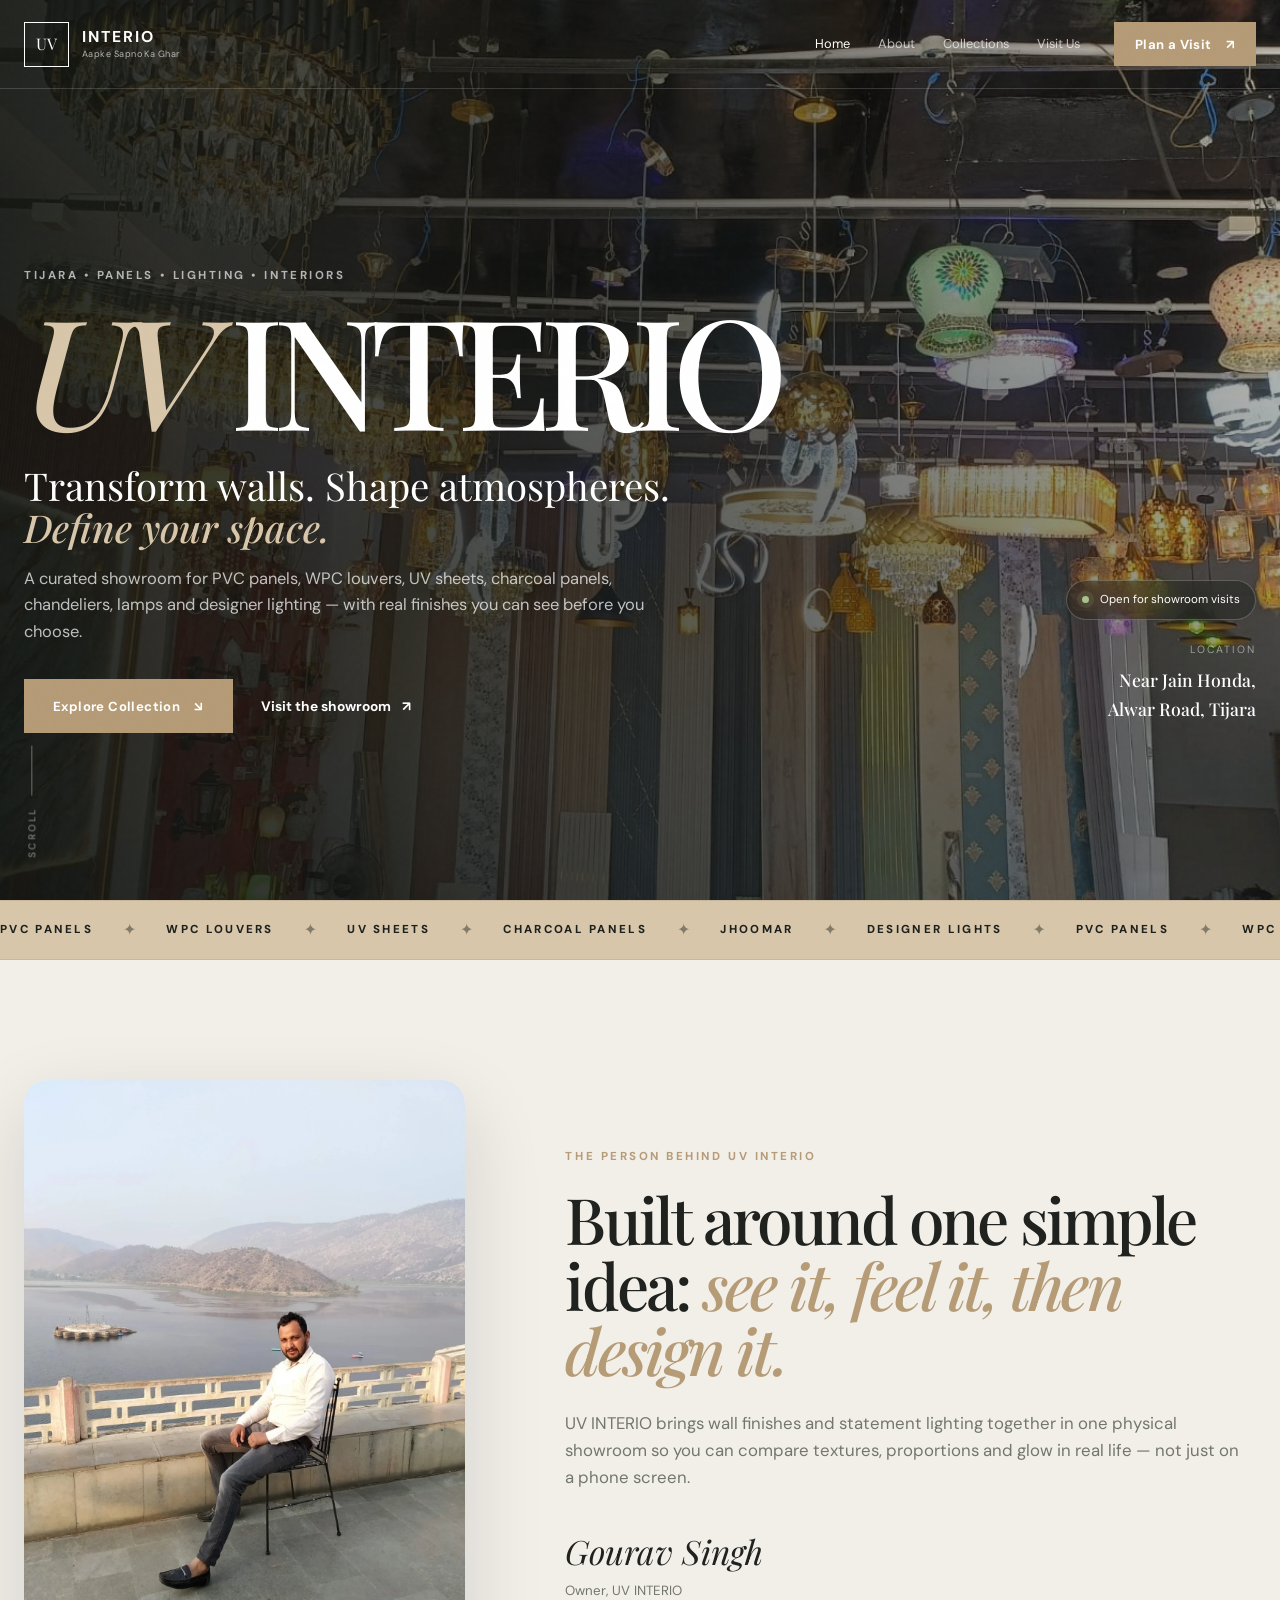
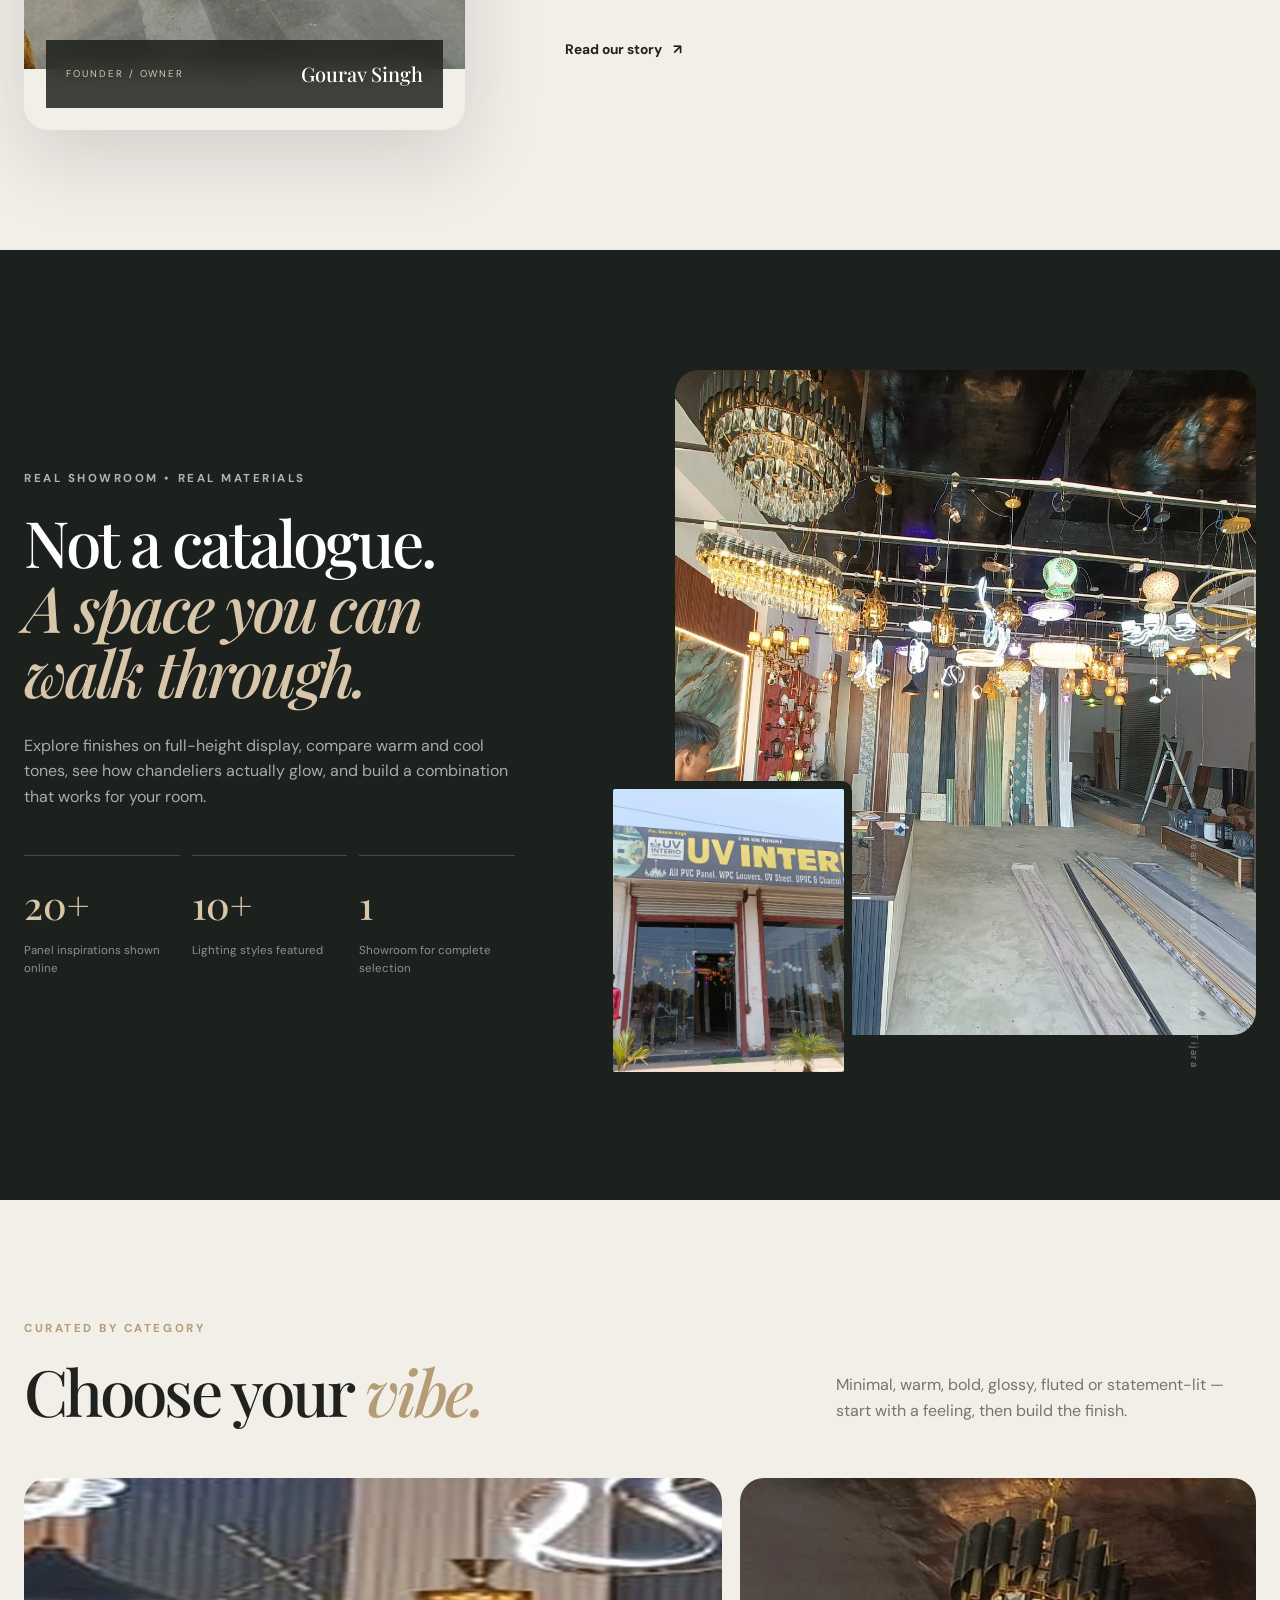
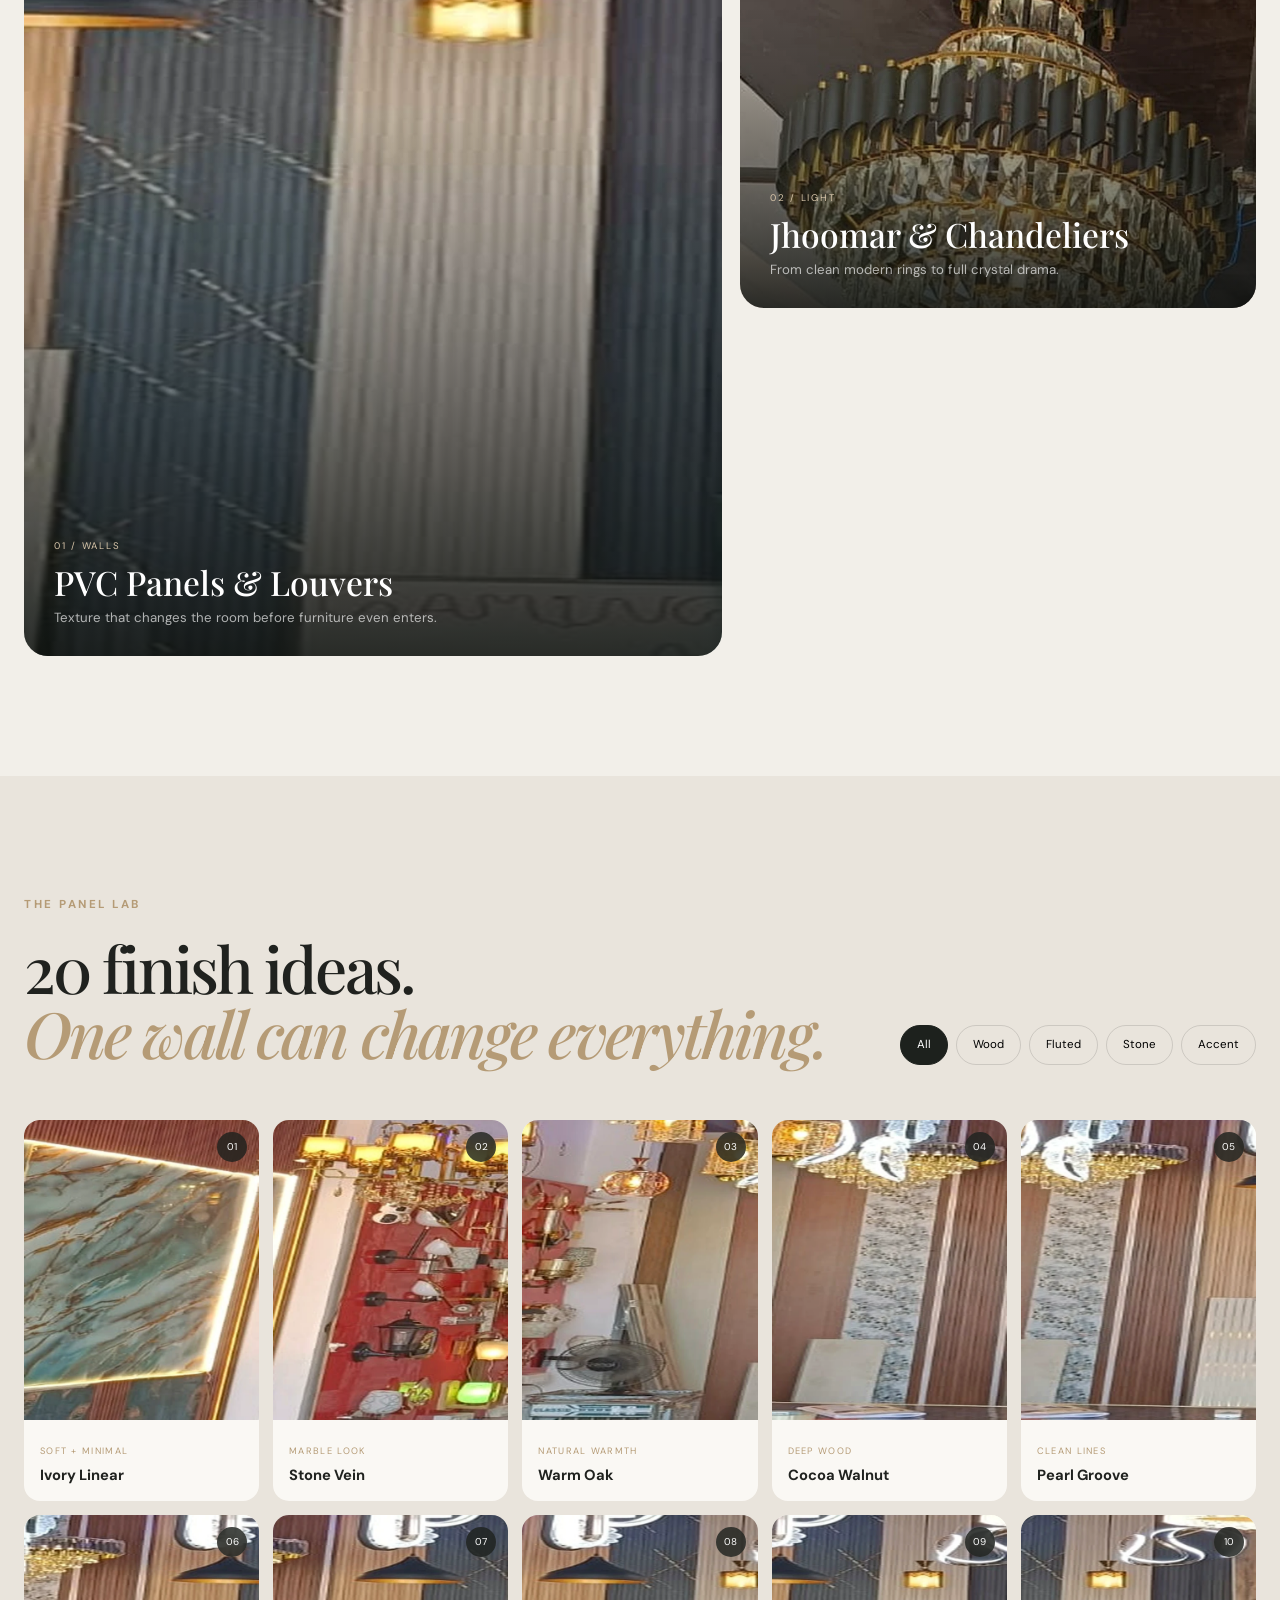
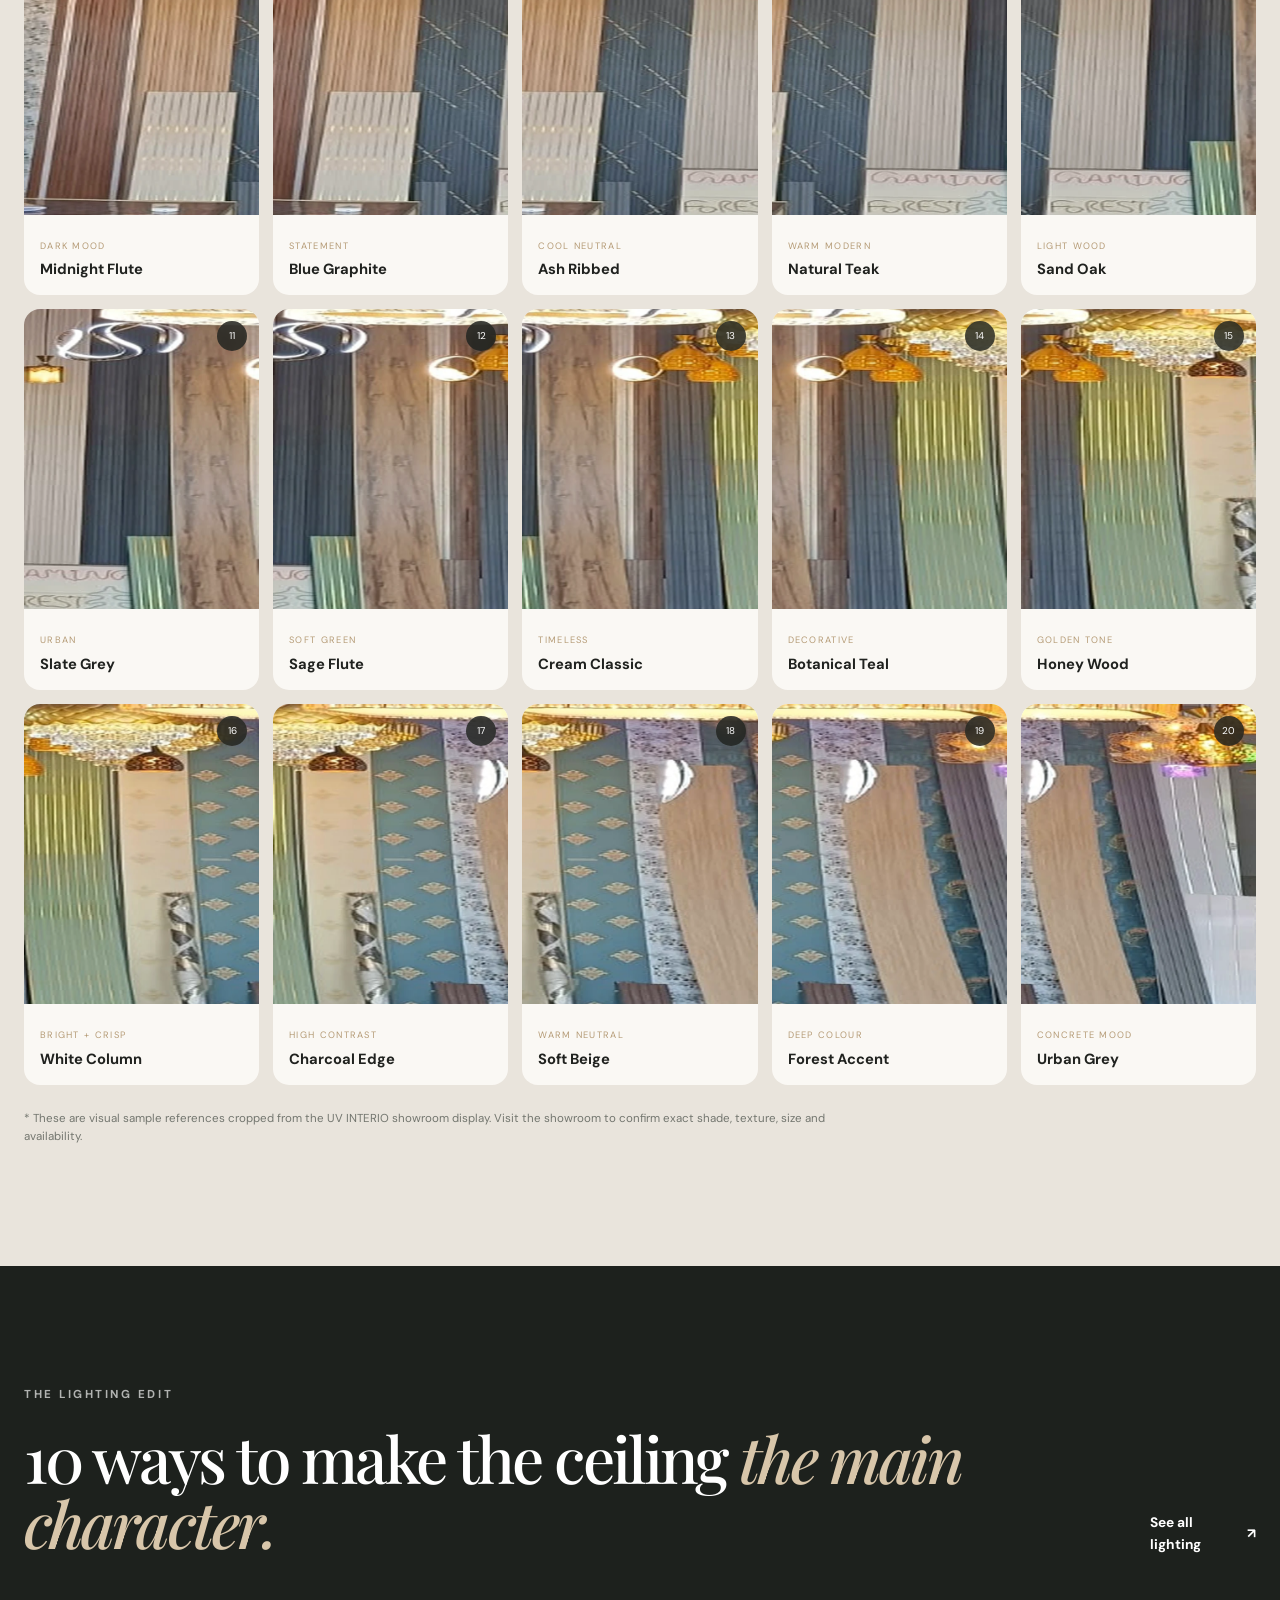
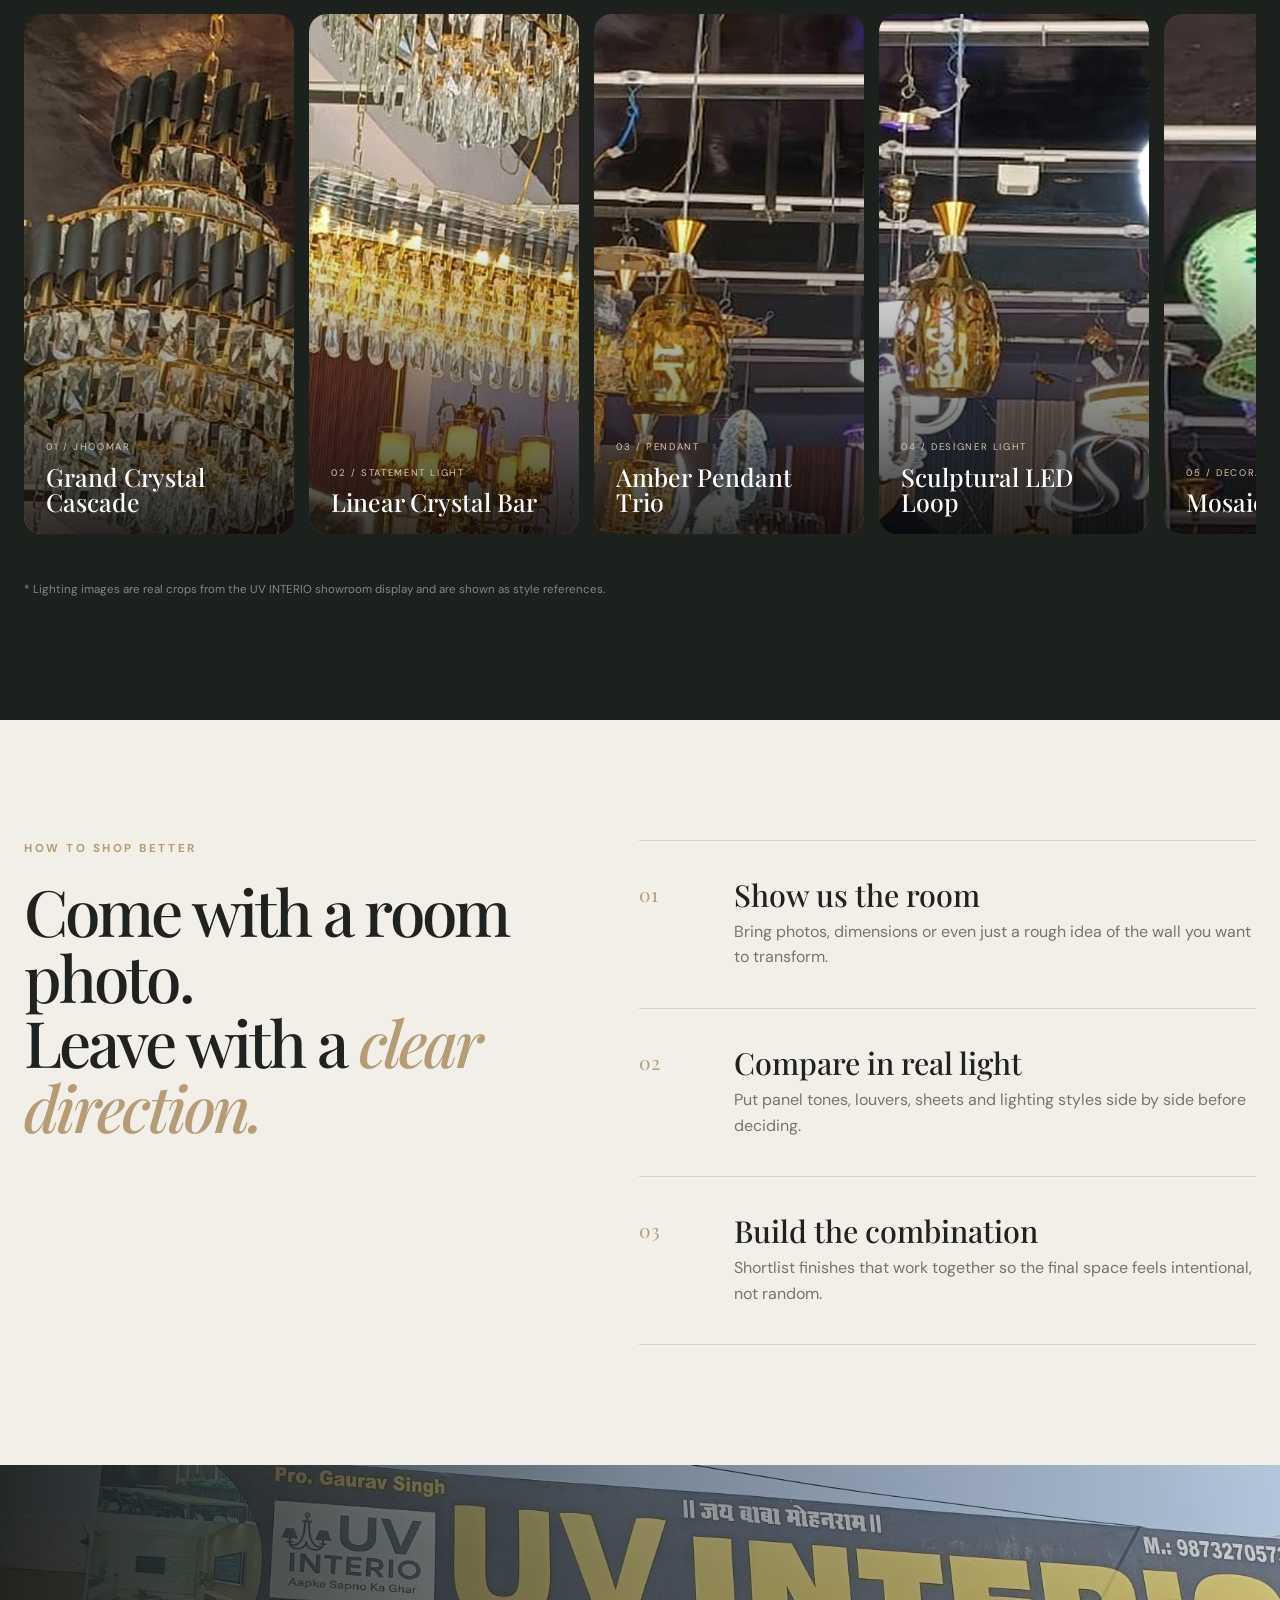
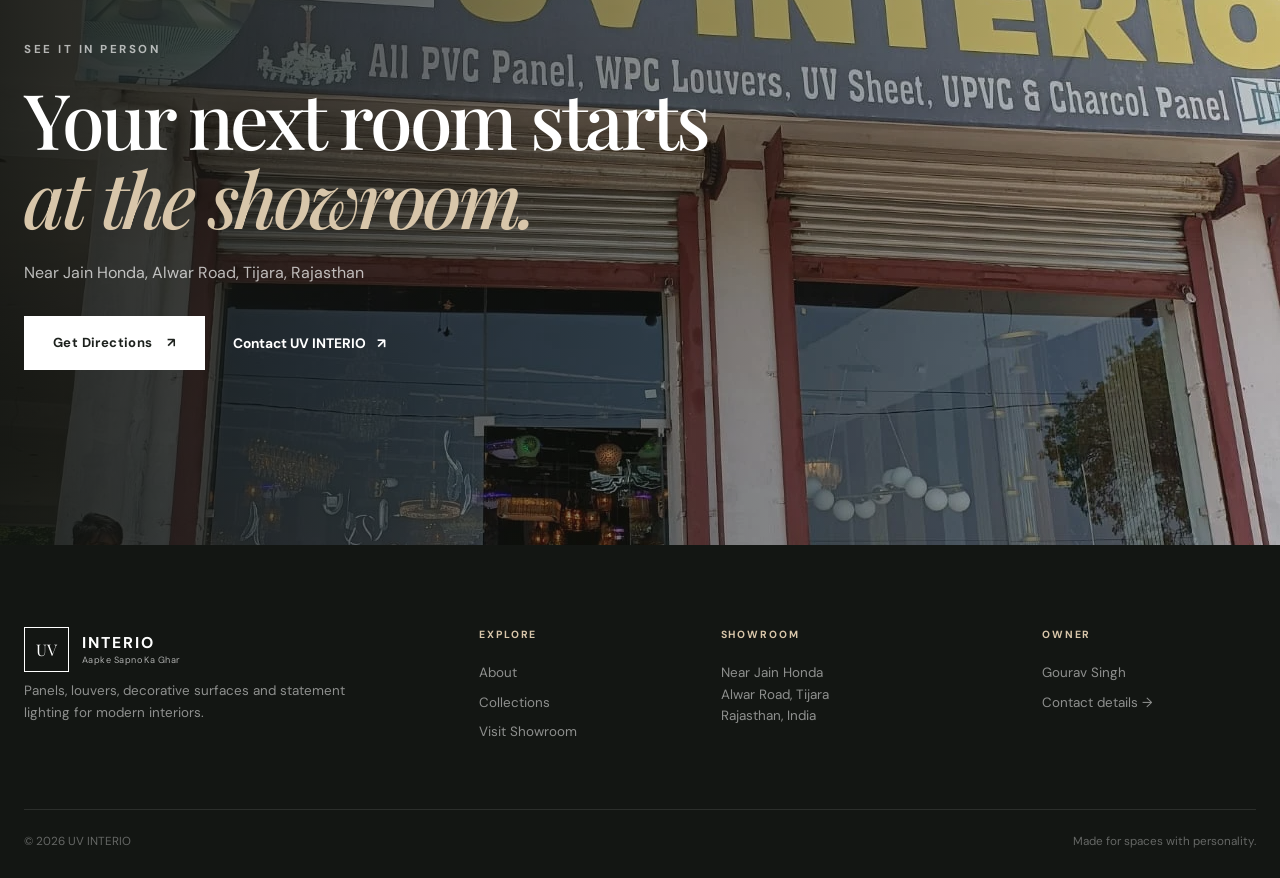
==== commit b6705480: "Add files via upload" ====
--- a/index.html
+++ b/index.html
@@ -36,7 +36,7 @@
   <main>
     <section class="hero hero-v2">
       <div class="hero-media hero-parallax" aria-hidden="true">
-        <img src="assets/images/showroom-interior.webp" alt="" fetchpriority="high" />
+        <img src="showroom-interior.webp" alt="" fetchpriority="high" />
       </div>
       <div class="hero-shade"></div>
       <div class="container hero-grid">
@@ -68,7 +68,7 @@
     <section class="founder-intro section-pad" id="founder">
       <div class="container founder-grid">
         <div class="founder-photo reveal tilt-card">
-          <img src="assets/images/owner-gourav.webp" alt="Gourav Singh, owner of UV Interio" loading="lazy" />
+          <img src="owner-gourav.webp" alt="Gourav Singh, owner of UV Interio" loading="lazy" />
           <div class="photo-label"><span>FOUNDER / OWNER</span><strong>Gourav Singh</strong></div>
         </div>
         <div class="founder-copy reveal delay-1">
@@ -94,8 +94,8 @@
           </div>
         </div>
         <div class="showroom-stack reveal delay-1">
-          <figure class="stack-main tilt-card"><img src="assets/images/showroom-wide.webp" alt="Inside UV Interio showroom with wall panels and decorative lights" loading="lazy" /></figure>
-          <figure class="stack-float"><img src="assets/images/showroom-front.webp" alt="UV Interio showroom exterior in Tijara" loading="lazy" /></figure>
+          <figure class="stack-main tilt-card"><img src="showroom-wide.webp" alt="Inside UV Interio showroom with wall panels and decorative lights" loading="lazy" /></figure>
+          <figure class="stack-float"><img src="showroom-front.webp" alt="UV Interio showroom exterior in Tijara" loading="lazy" /></figure>
           <span class="stack-caption">Near Jain Honda · Alwar Road · Tijara</span>
         </div>
       </div>
@@ -108,10 +108,10 @@
           <p class="section-sidecopy">Minimal, warm, bold, glossy, fluted or statement-lit — start with a feeling, then build the finish.</p>
         </div>
         <div class="collection-bento">
-          <a class="bento-card bento-panels reveal" href="#panel-lab"><img src="assets/images/panels/panel-09.webp" alt="Wood-tone panel finish sample" loading="lazy" /><div><span>01 / WALLS</span><h3>PVC Panels & Louvers</h3><p>Texture that changes the room before furniture even enters.</p></div></a>
-          <a class="bento-card bento-light reveal delay-1" href="#lighting-edit"><img src="assets/images/lights/light-01.webp" alt="Crystal chandelier from UV Interio showroom" loading="lazy" /><div><span>02 / LIGHT</span><h3>Jhoomar & Chandeliers</h3><p>From clean modern rings to full crystal drama.</p></div></a>
-          <a class="bento-card bento-sheet reveal" href="services.html"><img src="assets/images/panels/panel-01.webp" alt="Decorative wall sheet finish sample" loading="lazy" /><div><span>03 / SURFACES</span><h3>UV Sheets & Charcoal</h3><p>Gloss, stone looks and architectural accents.</p></div></a>
-          <a class="bento-card bento-design reveal delay-1" href="contact.html"><img src="assets/images/showroom-interior.webp" alt="Designer lighting and panel display at UV Interio" loading="lazy" /><div><span>04 / GUIDANCE</span><h3>Mix. Match. Visualise.</h3><p>Bring a room photo and shortlist materials together.</p></div></a>
+          <a class="bento-card bento-panels reveal" href="#panel-lab"><img src="panel-09.webp" alt="Wood-tone panel finish sample" loading="lazy" /><div><span>01 / WALLS</span><h3>PVC Panels & Louvers</h3><p>Texture that changes the room before furniture even enters.</p></div></a>
+          <a class="bento-card bento-light reveal delay-1" href="#lighting-edit"><img src="light-01.webp" alt="Crystal chandelier from UV Interio showroom" loading="lazy" /><div><span>02 / LIGHT</span><h3>Jhoomar & Chandeliers</h3><p>From clean modern rings to full crystal drama.</p></div></a>
+          <a class="bento-card bento-sheet reveal" href="services.html"><img src="panel-01.webp" alt="Decorative wall sheet finish sample" loading="lazy" /><div><span>03 / SURFACES</span><h3>UV Sheets & Charcoal</h3><p>Gloss, stone looks and architectural accents.</p></div></a>
+          <a class="bento-card bento-design reveal delay-1" href="contact.html"><img src="showroom-interior.webp" alt="Designer lighting and panel display at UV Interio" loading="lazy" /><div><span>04 / GUIDANCE</span><h3>Mix. Match. Visualise.</h3><p>Bring a room photo and shortlist materials together.</p></div></a>
         </div>
       </div>
     </section>
@@ -159,7 +159,7 @@
     </section>
 
     <section class="visit-cta">
-      <img src="assets/images/showroom-front.webp" alt="Exterior of UV Interio showroom in Tijara" loading="lazy" />
+      <img src="showroom-front.webp" alt="Exterior of UV Interio showroom in Tijara" loading="lazy" />
       <div class="visit-overlay"></div>
       <div class="container visit-content reveal">
         <p class="eyebrow">SEE IT IN PERSON</p>
--- a/styles.css
+++ b/styles.css
@@ -30,7 +30,7 @@
 .lighting-edit .section-title-row h2 em{color:var(--color-accent)}.light-strip{display:grid;grid-auto-flow:column;grid-auto-columns:minmax(270px,32vw);gap:15px;overflow-x:auto;padding:4px 2px 22px;scroll-snap-type:x mandatory;scrollbar-width:thin;scrollbar-color:var(--color-secondary) transparent}.light-card{scroll-snap-align:start;position:relative;height:520px;overflow:hidden;border-radius:18px;background:#111}.light-card img{transition:transform .8s var(--ease)}.light-card:hover img{transform:scale(1.05)}.light-card:after{content:"";position:absolute;inset:0;background:linear-gradient(180deg,transparent 40%,rgba(0,0,0,.78))}.light-info{position:absolute;z-index:2;left:22px;right:22px;bottom:20px}.light-info span{font-size:.6rem;letter-spacing:.17em;color:var(--color-accent);text-transform:uppercase}.light-info h3{font-size:1.55rem;margin-top:6px}.light-note{color:rgba(255,255,255,.46)}
 .experience-grid{display:grid;grid-template-columns:.9fr 1.1fr;gap:110px}.experience-heading{position:sticky;top:140px;align-self:start}.steps-list{border-top:1px solid var(--color-border)}.step{display:grid;grid-template-columns:70px 1fr;gap:25px;padding:38px 0;border-bottom:1px solid var(--color-border)}.step>span{font-family:var(--font-display);color:var(--color-secondary);font-size:1.2rem}.step h3{font-size:1.9rem;margin-bottom:9px}.step p{color:var(--color-muted);max-width:620px}.visit-cta{position:relative;min-height:680px;color:#fff;display:flex;align-items:center;overflow:hidden}.visit-cta>img,.visit-overlay{position:absolute;inset:0}.visit-cta>img{object-position:center 30%}.visit-overlay{background:linear-gradient(90deg,rgba(16,19,16,.9),rgba(16,19,16,.44),rgba(16,19,16,.15))}.visit-content{position:relative;z-index:2}.visit-content h2{font-size:clamp(3rem,6vw,6.5rem);max-width:850px}.visit-content h2 em{color:var(--color-accent)}.visit-content>p:not(.eyebrow){margin:24px 0 30px;color:rgba(255,255,255,.7)}.visit-actions{display:flex;align-items:center;gap:28px}
 .site-footer{background:#131613;color:#fff;padding:82px 0 28px}.footer-top{display:grid;grid-template-columns:1.5fr .7fr 1fr .8fr;gap:54px}.footer-brand-block p{color:rgba(255,255,255,.46);max-width:360px;font-size:.86rem;margin-top:20px}.footer-top h4{font-size:.65rem;letter-spacing:.18em;text-transform:uppercase;color:var(--color-accent);margin-bottom:18px}.footer-top a:not(.brand),.footer-top p{display:block;color:rgba(255,255,255,.52);font-size:.84rem;margin:8px 0}.footer-bottom{display:flex;justify-content:space-between;border-top:1px solid rgba(255,255,255,.1);margin-top:58px;padding-top:22px;color:rgba(255,255,255,.35);font-size:.73rem}
-.page-hero{position:relative;min-height:620px;display:flex;align-items:flex-end;color:#fff;padding:140px 0 80px;overflow:hidden;background-position:center;background-size:cover}.page-hero:before{content:"";position:absolute;inset:0;background:linear-gradient(90deg,rgba(18,21,18,.88),rgba(18,21,18,.26))}.page-hero .container{position:relative;z-index:2}.page-hero h1{font-size:clamp(4rem,9vw,8.5rem);letter-spacing:-.06em}.page-hero p.lead{max-width:700px;color:rgba(255,255,255,.7);margin-top:22px}.about-hero{background-image:url('assets/images/showroom-wide.webp')}.services-hero{background-image:url('assets/images/showroom-interior.webp')}.contact-hero{background-image:url('assets/images/showroom-front.webp')}.story-grid,.owner-grid,.contact-grid{display:grid;grid-template-columns:1fr 1fr;gap:90px;align-items:center}.story-photo,.owner-photo{min-height:620px;border-radius:var(--radius-md);overflow:hidden}.story-copy p,.owner-copy p{color:var(--color-muted);margin:22px 0}.values-grid{display:grid;grid-template-columns:repeat(3,1fr);gap:15px}.value-card{background:var(--color-surface);padding:42px;border-radius:18px;min-height:280px}.value-card span{font-family:var(--font-display);color:var(--color-secondary);font-size:1.3rem}.value-card h3{margin:50px 0 14px}.value-card p{color:var(--color-muted);font-size:.9rem}.service-stack{display:grid;gap:18px}.service-block{display:grid;grid-template-columns:1fr 1fr;min-height:560px;background:var(--color-surface);border-radius:var(--radius-md);overflow:hidden}.service-block:nth-child(even) .service-media{order:2}.service-content{padding:62px;display:flex;flex-direction:column;justify-content:center}.service-content>span{font-size:.62rem;letter-spacing:.18em;color:var(--color-secondary)}.service-content h2{font-size:clamp(2.4rem,4vw,4.2rem);margin:15px 0 22px}.service-content p{color:var(--color-muted)}.service-list{margin-top:22px;border-top:1px solid var(--color-border)}.service-list li{list-style:none;padding:12px 0;border-bottom:1px solid var(--color-border);font-size:.86rem}.mini-gallery{display:grid;grid-template-columns:repeat(4,1fr);gap:12px;margin-top:30px}.mini-gallery img{height:170px;border-radius:12px}.contact-grid{align-items:start}.contact-card{background:var(--color-surface);padding:48px;border-radius:var(--radius-md)}.contact-row{display:grid;grid-template-columns:130px 1fr;gap:20px;padding:18px 0;border-top:1px solid var(--color-border)}.contact-row span{font-size:.67rem;letter-spacing:.12em;text-transform:uppercase;color:var(--color-secondary);font-weight:700}.contact-row strong{font-weight:600}.map-frame{width:100%;height:540px;border:0;border-radius:var(--radius-md)}.form-card{background:var(--color-primary);color:#fff;padding:48px;border-radius:var(--radius-md)}.form-grid{display:grid;grid-template-columns:1fr 1fr;gap:15px}.form-card label{display:block;font-size:.72rem;color:rgba(255,255,255,.7);margin-bottom:15px}.form-card input,.form-card textarea,.form-card select{width:100%;margin-top:7px;padding:14px;border:1px solid rgba(255,255,255,.18);background:rgba(255,255,255,.06);color:#fff;outline:none}.form-card select option{color:#111}.form-card .full{grid-column:1/-1}.form-note{font-size:.7rem;color:rgba(255,255,255,.45);margin-top:15px}
+.page-hero{position:relative;min-height:620px;display:flex;align-items:flex-end;color:#fff;padding:140px 0 80px;overflow:hidden;background-position:center;background-size:cover}.page-hero:before{content:"";position:absolute;inset:0;background:linear-gradient(90deg,rgba(18,21,18,.88),rgba(18,21,18,.26))}.page-hero .container{position:relative;z-index:2}.page-hero h1{font-size:clamp(4rem,9vw,8.5rem);letter-spacing:-.06em}.page-hero p.lead{max-width:700px;color:rgba(255,255,255,.7);margin-top:22px}.about-hero{background-image:url('showroom-wide.webp')}.services-hero{background-image:url('showroom-interior.webp')}.contact-hero{background-image:url('showroom-front.webp')}.story-grid,.owner-grid,.contact-grid{display:grid;grid-template-columns:1fr 1fr;gap:90px;align-items:center}.story-photo,.owner-photo{min-height:620px;border-radius:var(--radius-md);overflow:hidden}.story-copy p,.owner-copy p{color:var(--color-muted);margin:22px 0}.values-grid{display:grid;grid-template-columns:repeat(3,1fr);gap:15px}.value-card{background:var(--color-surface);padding:42px;border-radius:18px;min-height:280px}.value-card span{font-family:var(--font-display);color:var(--color-secondary);font-size:1.3rem}.value-card h3{margin:50px 0 14px}.value-card p{color:var(--color-muted);font-size:.9rem}.service-stack{display:grid;gap:18px}.service-block{display:grid;grid-template-columns:1fr 1fr;min-height:560px;background:var(--color-surface);border-radius:var(--radius-md);overflow:hidden}.service-block:nth-child(even) .service-media{order:2}.service-content{padding:62px;display:flex;flex-direction:column;justify-content:center}.service-content>span{font-size:.62rem;letter-spacing:.18em;color:var(--color-secondary)}.service-content h2{font-size:clamp(2.4rem,4vw,4.2rem);margin:15px 0 22px}.service-content p{color:var(--color-muted)}.service-list{margin-top:22px;border-top:1px solid var(--color-border)}.service-list li{list-style:none;padding:12px 0;border-bottom:1px solid var(--color-border);font-size:.86rem}.mini-gallery{display:grid;grid-template-columns:repeat(4,1fr);gap:12px;margin-top:30px}.mini-gallery img{height:170px;border-radius:12px}.contact-grid{align-items:start}.contact-card{background:var(--color-surface);padding:48px;border-radius:var(--radius-md)}.contact-row{display:grid;grid-template-columns:130px 1fr;gap:20px;padding:18px 0;border-top:1px solid var(--color-border)}.contact-row span{font-size:.67rem;letter-spacing:.12em;text-transform:uppercase;color:var(--color-secondary);font-weight:700}.contact-row strong{font-weight:600}.map-frame{width:100%;height:540px;border:0;border-radius:var(--radius-md)}.form-card{background:var(--color-primary);color:#fff;padding:48px;border-radius:var(--radius-md)}.form-grid{display:grid;grid-template-columns:1fr 1fr;gap:15px}.form-card label{display:block;font-size:.72rem;color:rgba(255,255,255,.7);margin-bottom:15px}.form-card input,.form-card textarea,.form-card select{width:100%;margin-top:7px;padding:14px;border:1px solid rgba(255,255,255,.18);background:rgba(255,255,255,.06);color:#fff;outline:none}.form-card select option{color:#111}.form-card .full{grid-column:1/-1}.form-note{font-size:.7rem;color:rgba(255,255,255,.45);margin-top:15px}
 .reveal{opacity:0;transform:translateY(32px);transition:opacity .85s var(--ease),transform .85s var(--ease)}.reveal.visible{opacity:1;transform:none}.delay-1{transition-delay:.12s}.delay-2{transition-delay:.24s}.tilt-card{transform-style:preserve-3d;will-change:transform}.panel-card.is-hidden{display:none}
 @media(max-width:1100px){.panel-grid{grid-template-columns:repeat(4,1fr)}.hero-grid{grid-template-columns:1fr}.hero-meta{display:none}.founder-grid,.showroom-grid,.experience-grid,.story-grid,.owner-grid,.contact-grid{gap:55px}.showroom-stack{min-height:600px}.section-pad{padding:100px 0}}
 @media(max-width:860px){.container{width:min(var(--container),calc(100% - 30px))}.nav-cta{display:none}.menu-toggle{display:block;z-index:60}.site-nav{position:fixed;inset:0;background:rgba(20,24,20,.98);display:flex;flex-direction:column;justify-content:center;align-items:center;gap:24px;opacity:0;visibility:hidden;transition:.3s;z-index:40}.site-nav.open{opacity:1;visibility:visible}.site-nav a{font-family:var(--font-display);font-size:2.4rem}.hero-v2{min-height:760px}.hero-copy-block h1{font-size:clamp(4.7rem,18vw,8rem)}.founder-grid,.showroom-grid,.experience-grid,.story-grid,.owner-grid,.contact-grid{grid-template-columns:1fr}.founder-photo{min-height:620px}.showroom-stack{min-height:620px}.collection-bento{grid-template-columns:1fr;grid-template-rows:560px 430px}.bento-panels{grid-row:auto}.panel-grid{grid-template-columns:repeat(3,1fr)}.section-title-row{align-items:flex-start;flex-direction:column}.filter-bar{justify-content:flex-start}.experience-heading{position:static}.footer-top{grid-template-columns:1fr 1fr}.service-block{grid-template-columns:1fr}.service-block:nth-child(even) .service-media{order:0}.service-media{height:430px}.mini-gallery{grid-template-columns:repeat(2,1fr)}}
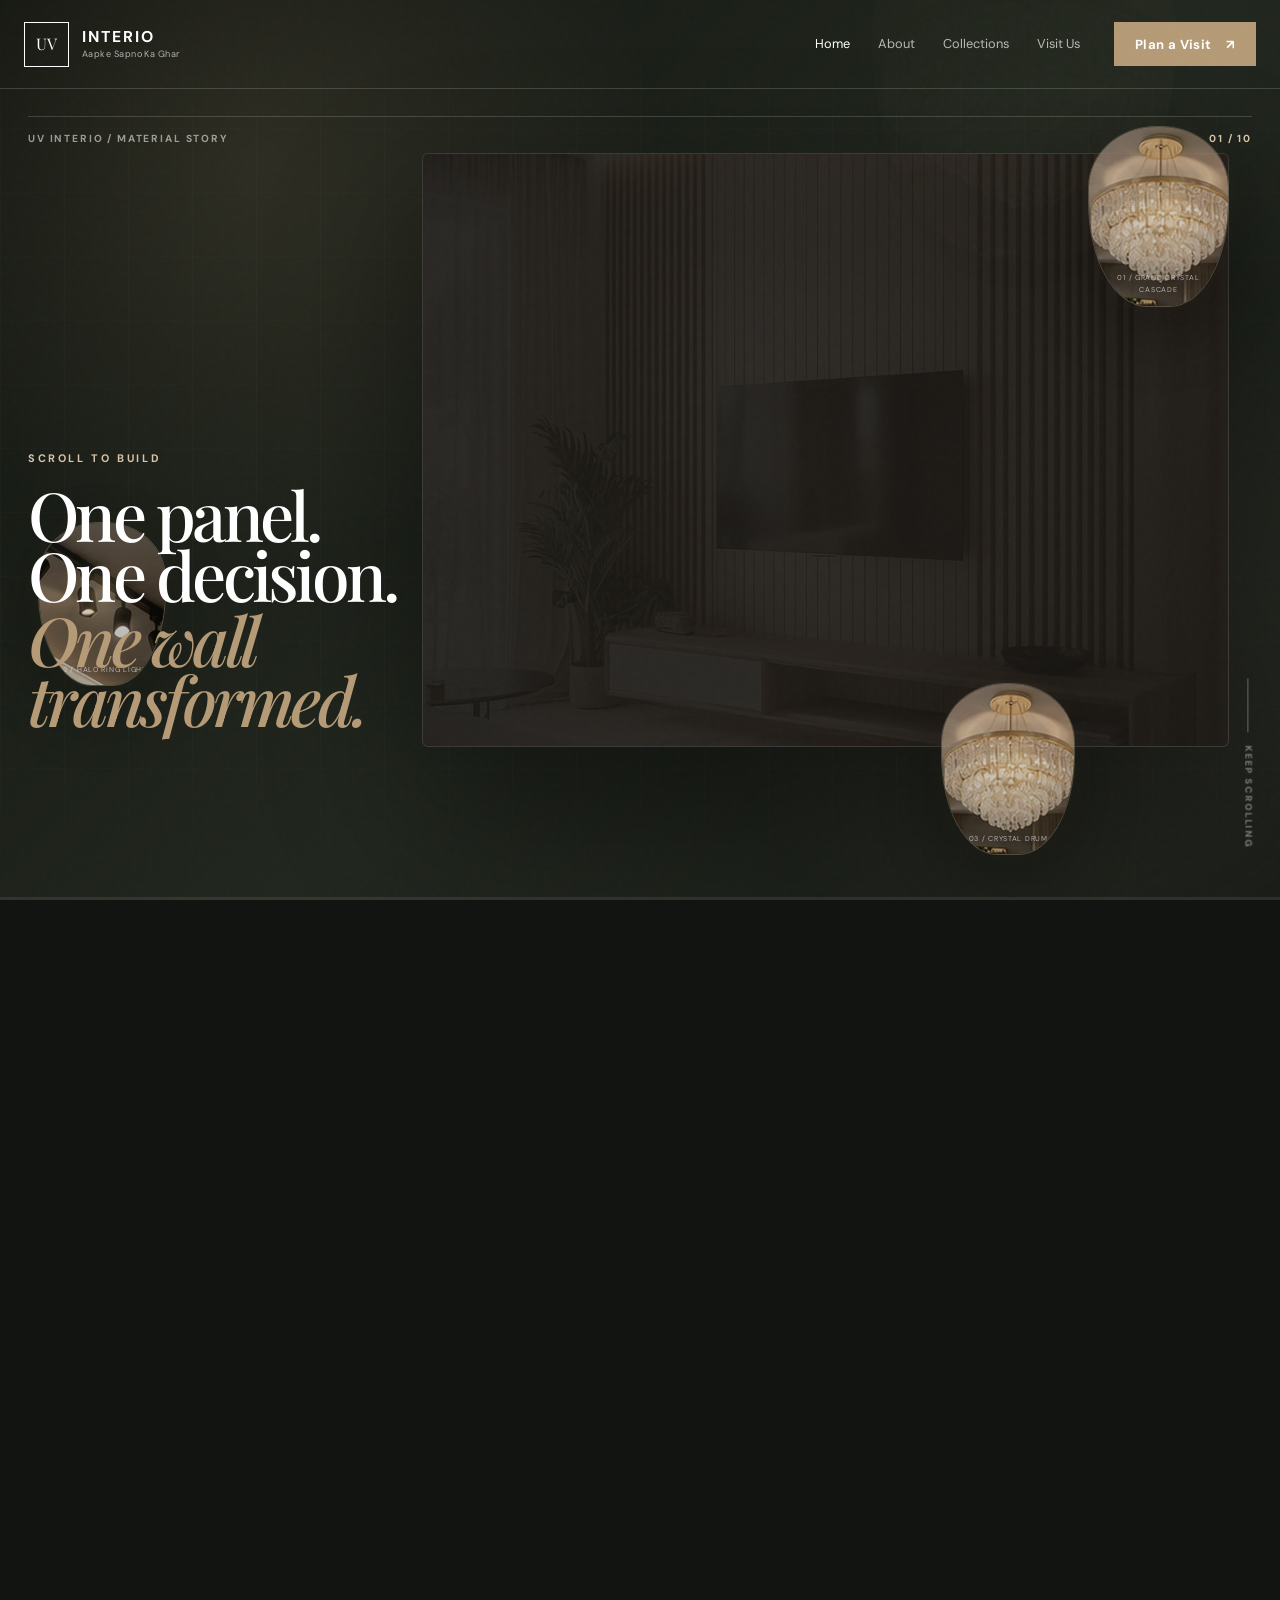
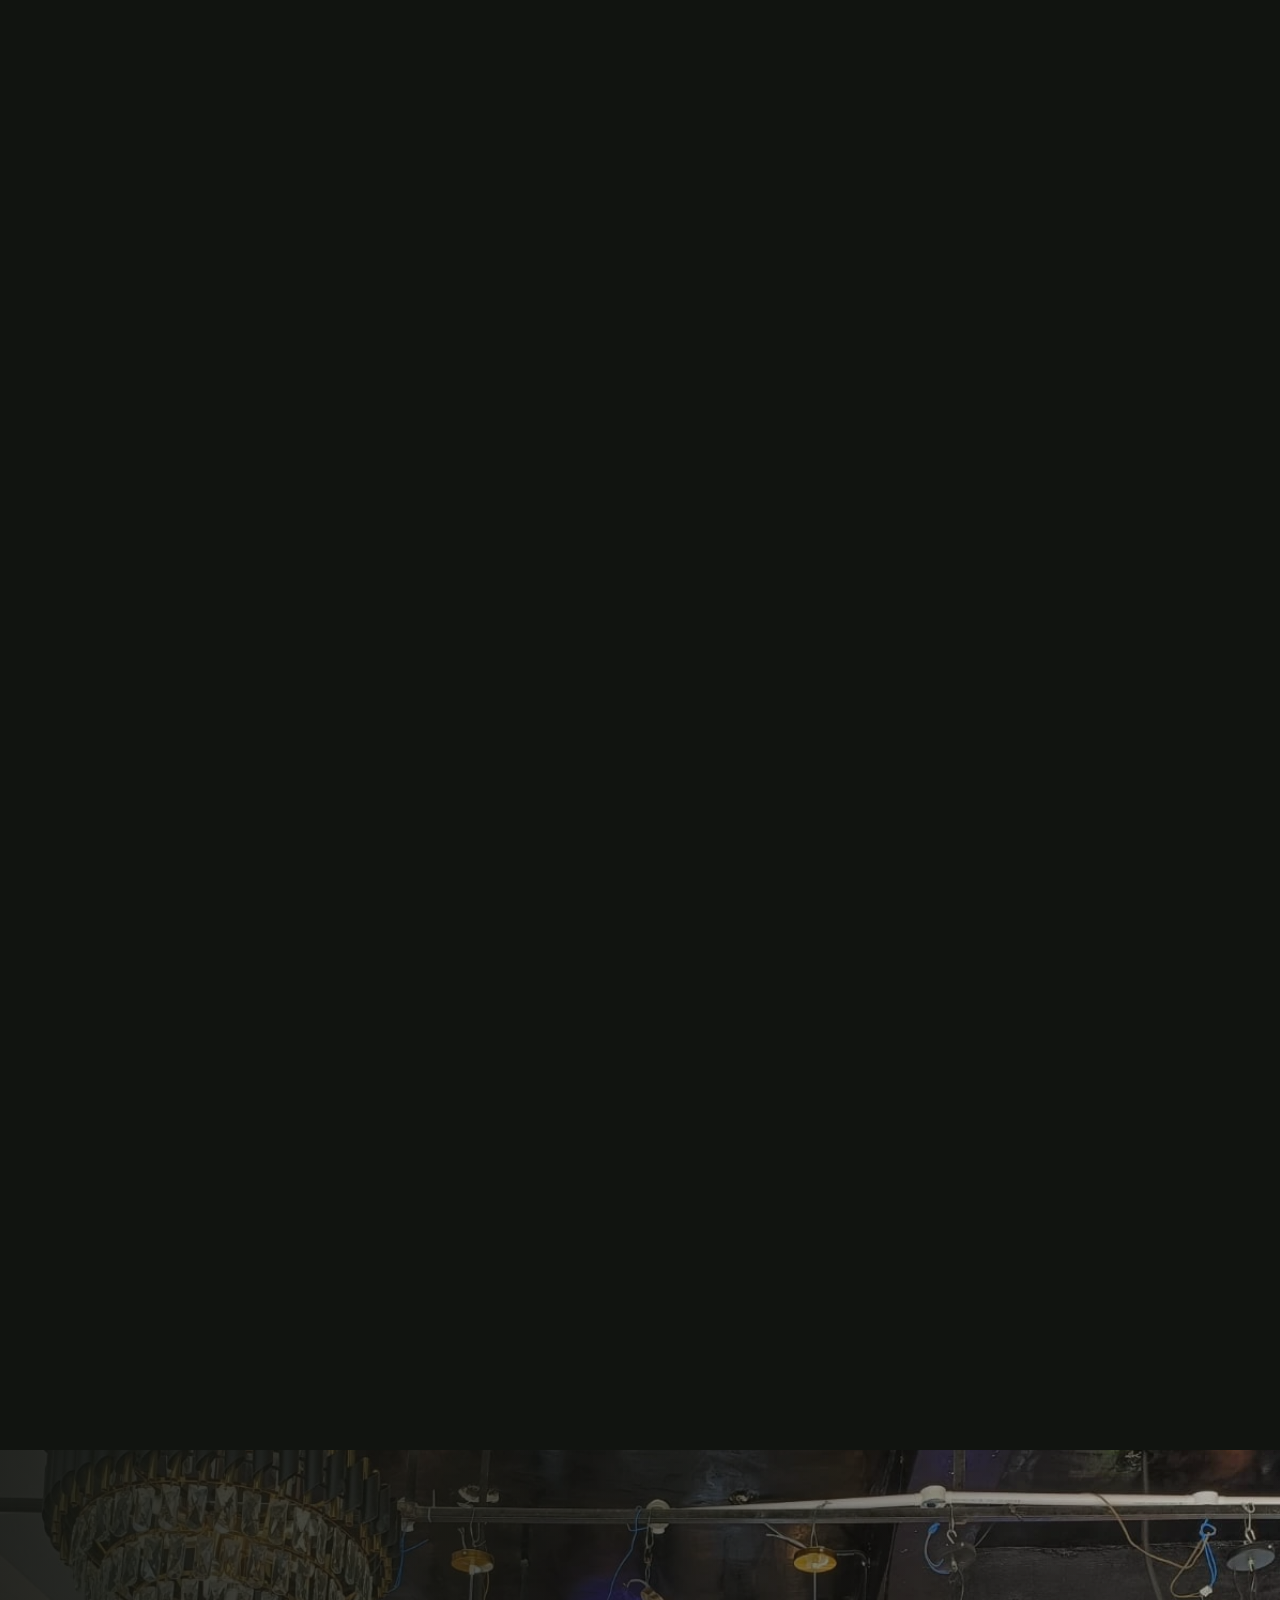
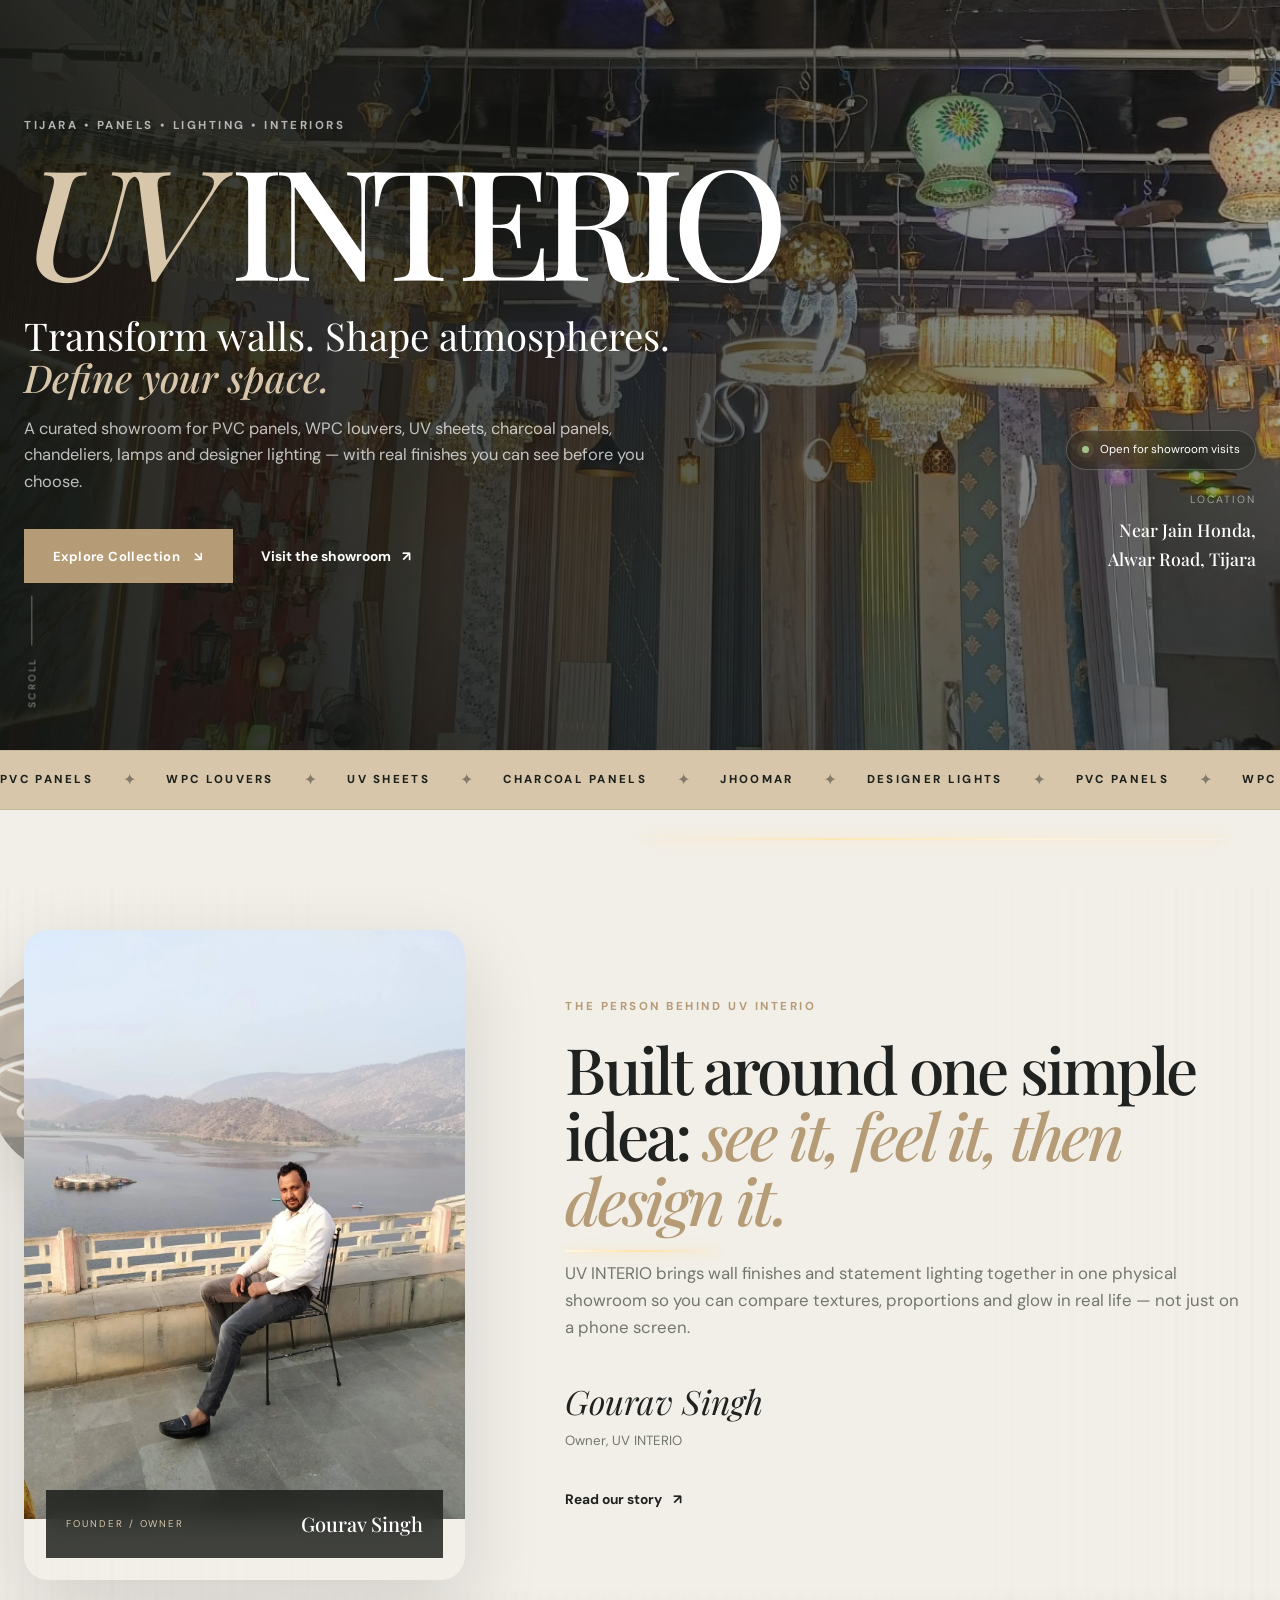
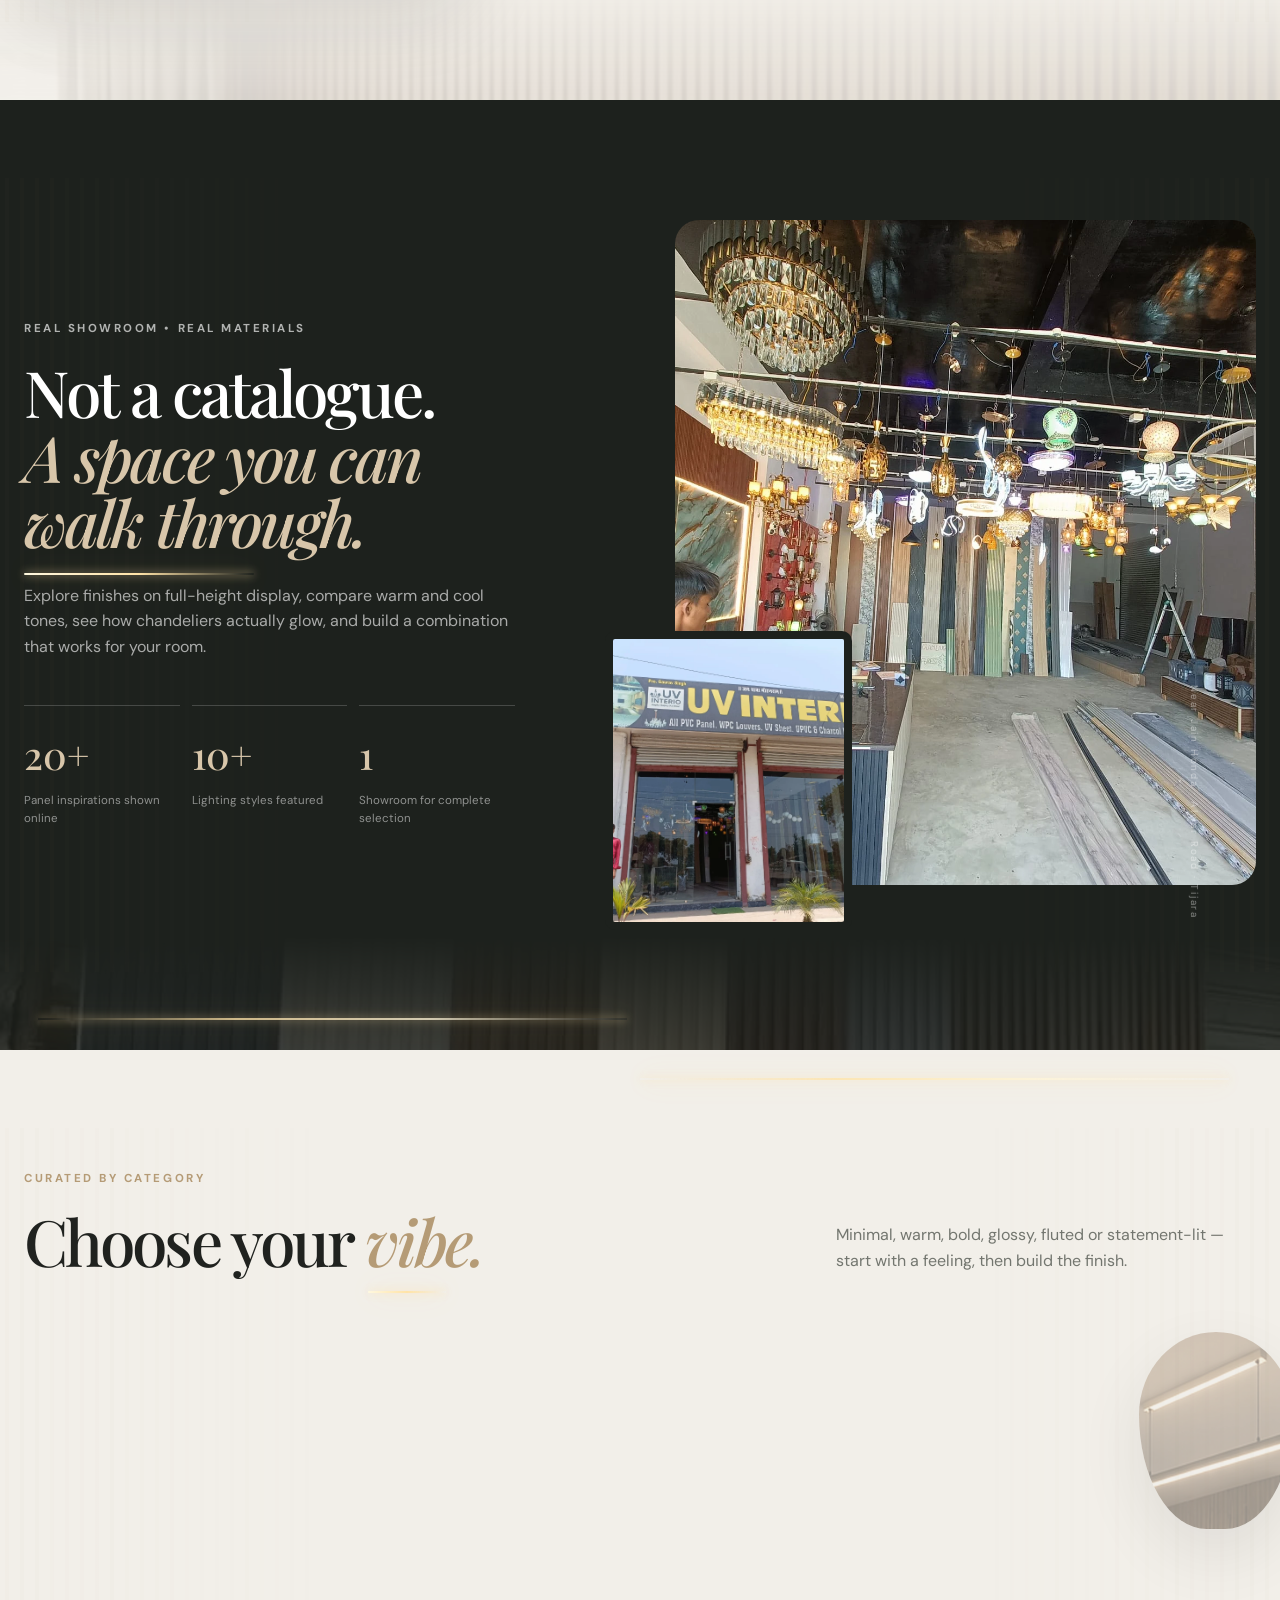
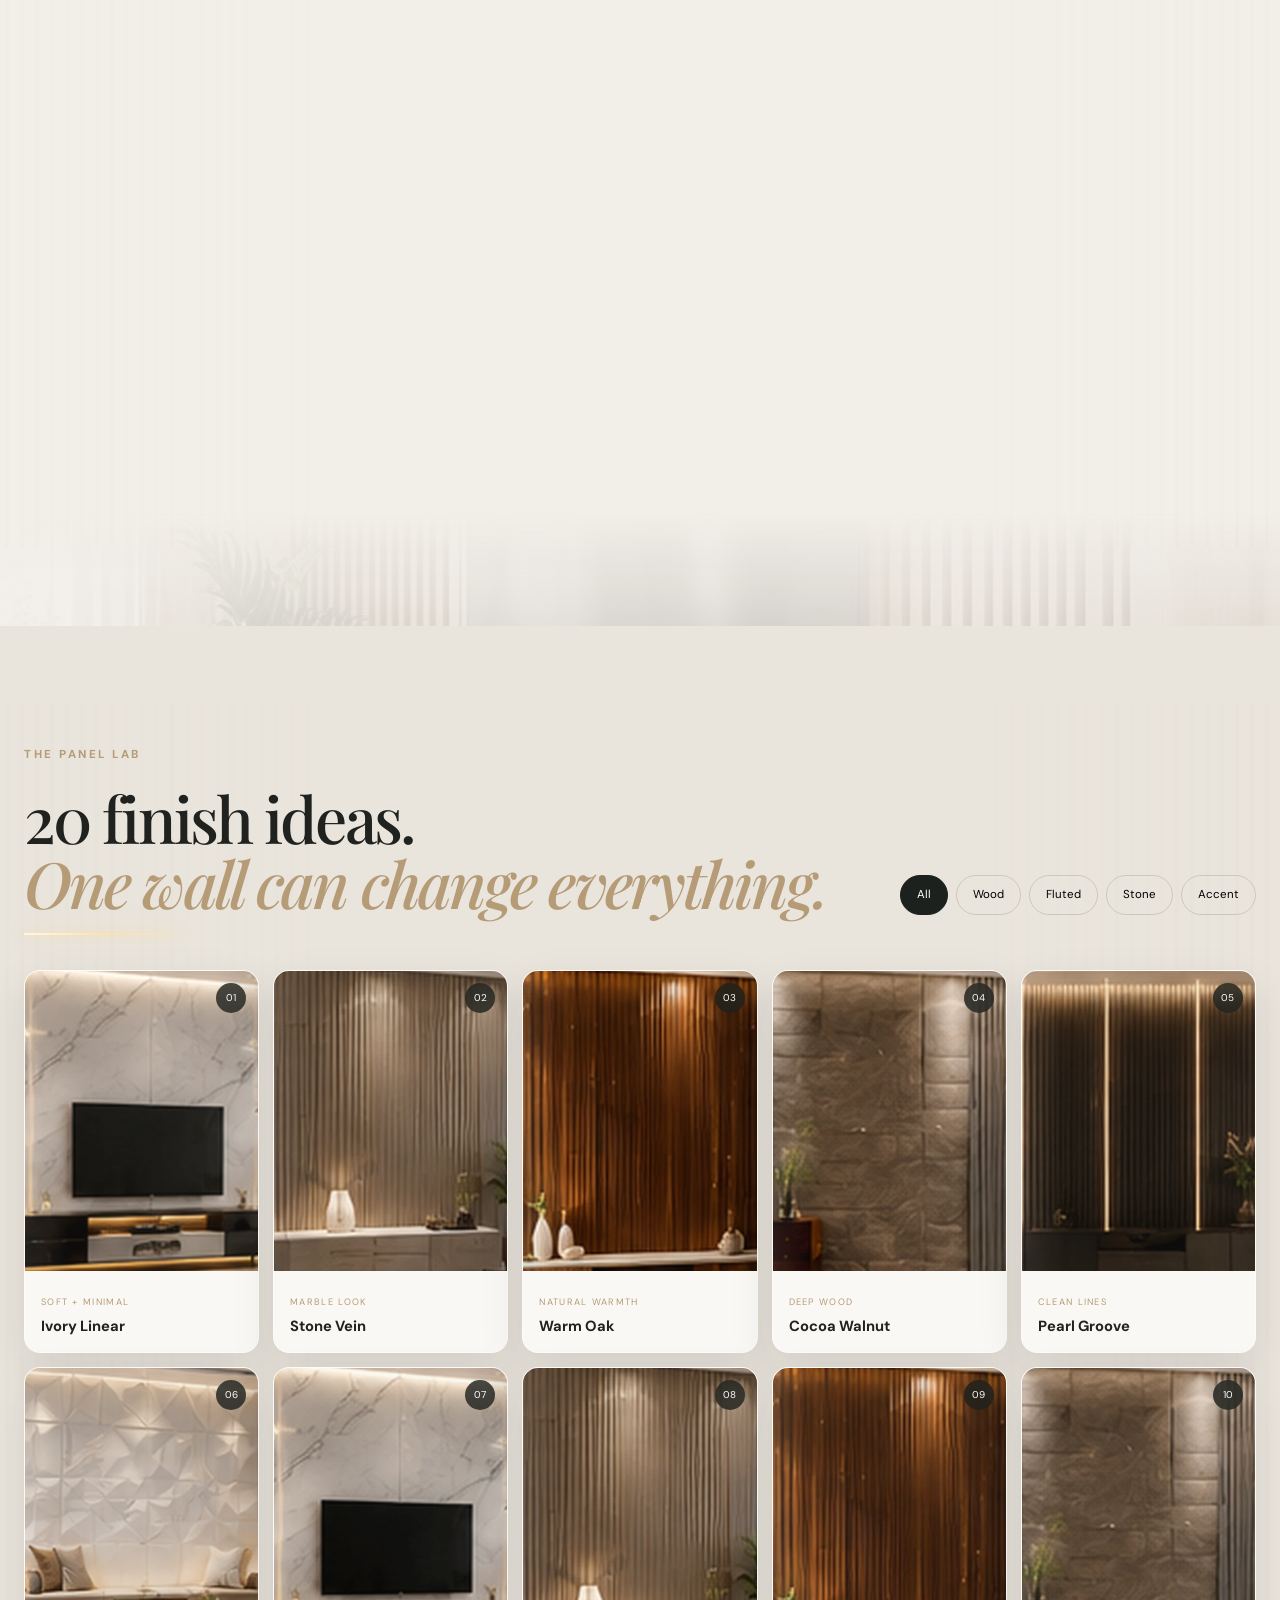
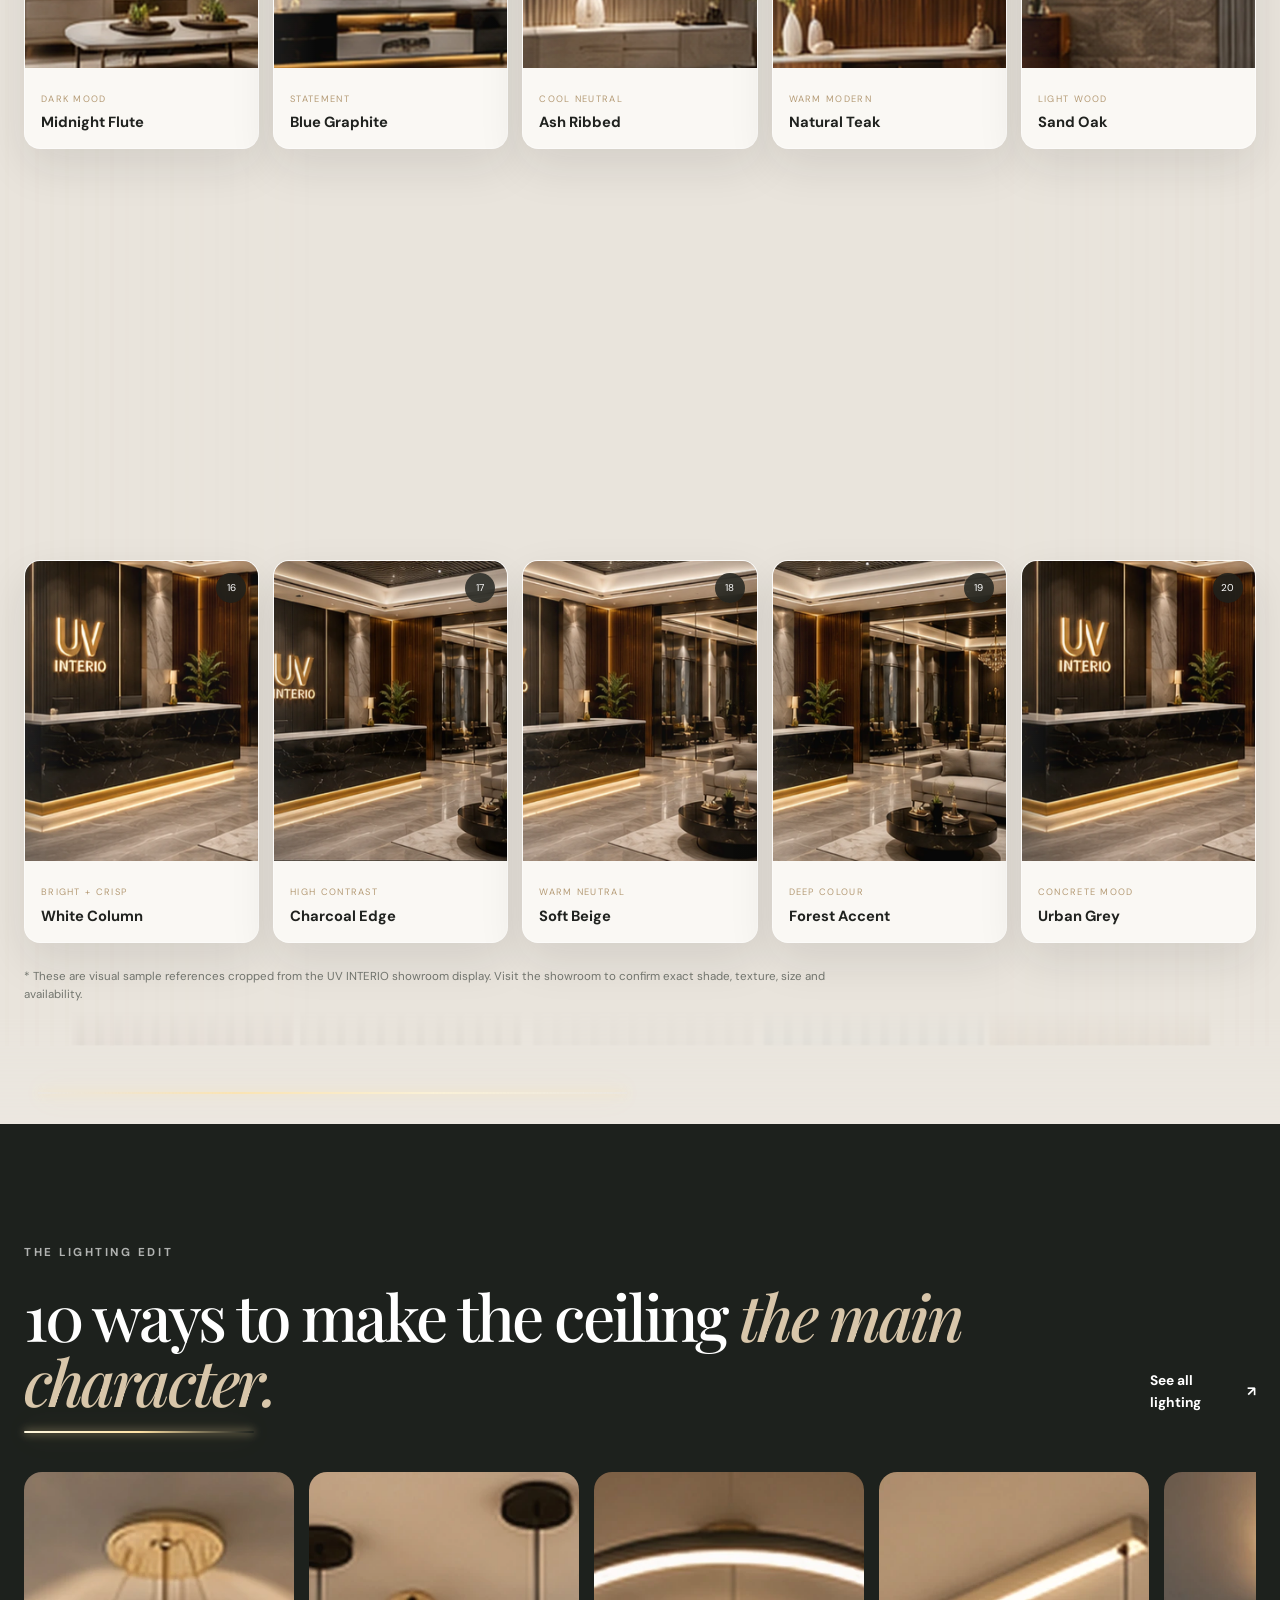
==== commit 94d11903: "UV Interio panel showroom redesign" ====
--- a/index.html
+++ b/index.html
@@ -11,6 +11,7 @@
   <link href="https://fonts.googleapis.com/css2?family=DM+Sans:wght@400;500;600;700&family=Playfair+Display:ital,wght@0,500;0,600;1,500&display=swap" rel="stylesheet" />
   <link rel="icon" href="favicon.svg" type="image/svg+xml" />
   <link rel="stylesheet" href="styles.css" />
+  <link rel="stylesheet" href="panel-showroom.css" />
 </head>
 <body>
   <div class="cursor-glow" aria-hidden="true"></div>
@@ -182,5 +183,6 @@
 
   <script src="catalog-data.js"></script>
   <script src="main.js"></script>
+  <script src="panel-showroom.js"></script>
 </body>
 </html>
--- a/panel-showroom.css
+++ b/panel-showroom.css
@@ -0,0 +1,157 @@
+/* UV INTERIO — PANEL SHOWROOM REDESIGN */
+
+:root{
+  --uv-warm-light:#ffe3a7;
+  --uv-panel-gold:#d8c6aa;
+}
+
+/* SECTION-BASED PANEL WALLS — side/top/bottom accents, not full wallpaper */
+.uv-panel-skin{position:relative;isolation:isolate;overflow:hidden}
+.uv-panel-skin>.container,.uv-panel-skin>.visit-content{position:relative;z-index:4}
+.uv-panel-skin:before,.uv-panel-skin:after{
+  content:"";position:absolute;z-index:0;pointer-events:none;
+  background-position:center;background-size:cover;opacity:.17;
+  filter:saturate(.86) contrast(1.03)
+}
+.uv-panel-skin:before{
+  top:0;bottom:0;right:0;width:min(26vw,380px);
+  mask-image:linear-gradient(90deg,transparent,black 34%)
+}
+.uv-panel-skin:after{
+  left:0;right:0;bottom:0;height:115px;opacity:.12;
+  mask-image:linear-gradient(180deg,transparent,black)
+}
+.uv-panel-skin-walnut:before,.uv-panel-skin-walnut:after{background-image:url("uv-wall-bg-walnut.webp")}
+.uv-panel-skin-showroom:before,.uv-panel-skin-showroom:after{background-image:url("uv-wall-bg-showroom.webp")}
+.uv-panel-skin-tv:before,.uv-panel-skin-tv:after{background-image:url("uv-wall-bg-tv.webp")}
+.uv-panel-skin-colors:before,.uv-panel-skin-colors:after{background-image:url("uv-wall-bg-colors.webp")}
+.uv-panel-skin-walnut:before{background-position:76% center}
+.uv-panel-skin-showroom:before{background-position:58% center}
+.uv-panel-skin-tv:before{background-position:72% center}
+.uv-panel-skin-colors:before{background-position:54% center}
+.section-dark.uv-panel-skin:before{opacity:.23;mix-blend-mode:luminosity}
+.section-dark.uv-panel-skin:after{opacity:.16}
+
+/* subtle slatted wall depth behind content */
+.uv-panel-skin .container:before{
+  content:"";position:absolute;z-index:-1;pointer-events:none;inset:-42px -34px;opacity:.10;
+  background:repeating-linear-gradient(90deg,rgba(181,155,118,.22) 0 4px,transparent 4px 15px);
+  mask-image:linear-gradient(90deg,black,transparent 30%,transparent 72%,black)
+}
+
+/* PROFILE / STRIP LIGHTS */
+.uv-profile-light{
+  position:absolute;z-index:2;pointer-events:none;width:min(46vw,650px);height:2px;
+  right:4vw;top:28px;
+  background:linear-gradient(90deg,transparent,var(--uv-warm-light),#fff4d5,transparent);
+  box-shadow:0 0 9px rgba(255,227,167,.85),0 0 30px rgba(255,210,125,.42),0 0 80px rgba(255,196,87,.20);
+  opacity:.78
+}
+.uv-panel-skin:nth-of-type(even)>.uv-profile-light{left:3vw;right:auto;top:auto;bottom:30px}
+
+.uv-lit-heading{position:relative}
+.uv-heading-strip{
+  position:absolute;pointer-events:none;display:block;height:2px;
+  width:clamp(72px,12vw,185px);left:0;bottom:-20px;border-radius:999px;
+  background:linear-gradient(90deg,#fff8df,var(--uv-warm-light),transparent);
+  box-shadow:0 0 9px rgba(255,227,167,.85),0 0 30px rgba(255,207,116,.32)
+}
+.uv-heading-strip-2{width:clamp(115px,18vw,255px)}
+.uv-heading-strip-3{width:78px;left:auto;right:8%}
+
+/* NEW USER-UPLOADED PANELS IN THE SCROLL WALL */
+.uv-wall-panels{gap:1px!important}
+.uv-build-panel img{object-position:center!important;transform:scale(1.02)!important}
+.uv-wall-frame{
+  background:#201d19!important;
+  box-shadow:0 60px 150px rgba(0,0,0,.46)!important
+}
+.uv-wall-base{
+  background-image:
+    linear-gradient(90deg,rgba(20,18,15,.34),rgba(255,225,174,.08),rgba(20,18,15,.34)),
+    url("uv-wall-bg-tv.webp")!important;
+  background-position:center!important;
+  filter:brightness(.45) saturate(.72)!important
+}
+
+/* BIG JHUMAR — comes from above and travels down */
+.uv-big-jhumar{
+  position:absolute;z-index:10;left:50%;top:-125px;
+  width:clamp(235px,24vw,400px);height:530px;
+  margin-left:clamp(100px,18vw,310px);
+  transform-origin:50% 0%;pointer-events:none;opacity:0;
+  will-change:transform,opacity
+}
+.uv-big-jhumar-wire{
+  position:absolute;left:50%;top:0;width:1px;height:150px;transform:translateX(-50%);
+  background:linear-gradient(#d9c8a8,rgba(217,200,168,.18))
+}
+.uv-big-jhumar-shell{
+  position:absolute;left:50%;top:132px;width:100%;aspect-ratio:.82;transform:translateX(-50%);
+  overflow:hidden;border-radius:50% 50% 44% 44%/40% 40% 60% 60%;
+  background:rgba(18,20,18,.25);border:1px solid rgba(255,234,191,.22);
+  box-shadow:0 30px 95px rgba(0,0,0,.35)
+}
+.uv-big-jhumar-shell img{width:100%;height:100%;object-fit:cover;filter:saturate(.9) brightness(1.05) contrast(1.03);transform:scale(1.08)}
+.uv-big-jhumar-shell:after{content:"";position:absolute;inset:0;background:linear-gradient(180deg,rgba(255,255,255,.07),transparent 38%,rgba(0,0,0,.18))}
+.uv-big-jhumar-glow{
+  position:absolute;z-index:2;left:50%;top:52%;width:76%;aspect-ratio:1;transform:translate(-50%,-50%);
+  border-radius:50%;background:radial-gradient(circle,rgba(255,230,177,.46),rgba(255,197,91,.11) 45%,transparent 71%);
+  filter:blur(17px);mix-blend-mode:screen
+}
+
+/* MORE FLOATING JHUMARS LOWER DOWN */
+.uv-lower-jhumar{
+  position:absolute;z-index:3;width:clamp(120px,12vw,190px);aspect-ratio:.78;
+  pointer-events:none;opacity:0;
+  transition:opacity .7s ease,transform 1.05s cubic-bezier(.16,1,.3,1)
+}
+.uv-lower-jhumar>span{
+  display:block;width:100%;height:100%;overflow:hidden;
+  border-radius:50% 50% 44% 44%/42% 42% 58% 58%;
+  box-shadow:0 25px 70px rgba(0,0,0,.20);
+  animation:uvLowerFloat 5.8s ease-in-out infinite alternate
+}
+.uv-lower-jhumar img{width:100%;height:100%;object-fit:cover;filter:saturate(.86) brightness(.95)}
+.uv-lower-jhumar-left{left:-1.5vw;top:18%;transform:translate3d(-120px,40px,0) rotate(-8deg) scale(.84)}
+.uv-lower-jhumar-right{right:-1vw;top:24%;transform:translate3d(120px,-20px,0) rotate(8deg) scale(.84)}
+.uv-lower-jhumar-small{width:clamp(90px,9vw,145px);top:58%}
+.uv-lower-jhumar-deep{top:10%;width:clamp(140px,14vw,220px)}
+.uv-lower-jhumar.is-visible{opacity:.42;transform:translate3d(0,0,0) rotate(0) scale(1)}
+.section-dark .uv-lower-jhumar.is-visible,.visit-cta .uv-lower-jhumar.is-visible{opacity:.58}
+@keyframes uvLowerFloat{
+  from{transform:translate3d(0,0,0) rotate(-1deg)}
+  to{transform:translate3d(10px,-14px,0) rotate(1.2deg)}
+}
+
+/* Product panel cards feel more like real display samples */
+.panel-lab .panel-grid{position:relative;z-index:3}
+.panel-lab .panel-card{border:1px solid rgba(255,255,255,.38);box-shadow:0 18px 45px rgba(29,33,29,.10)}
+.panel-lab .panel-media{position:relative}
+.panel-lab .panel-media:after{
+  content:"";position:absolute;inset:0;pointer-events:none;
+  background:linear-gradient(90deg,rgba(255,255,255,.08),transparent 18%,transparent 82%,rgba(0,0,0,.09))
+}
+
+@media(min-width:901px){.uv-panel-skin:before{background-attachment:fixed}}
+@media(max-width:900px){
+  .uv-panel-skin:before{width:34vw;opacity:.12}
+  .uv-profile-light{width:56vw}
+  .uv-big-jhumar{width:180px;margin-left:18vw}
+  .uv-lower-jhumar{width:100px}
+}
+@media(max-width:640px){
+  .uv-panel-skin:before{width:44vw;opacity:.10}
+  .uv-panel-skin:after{height:65px}
+  .uv-panel-skin .container:before{opacity:.07}
+  .uv-profile-light{width:64vw;opacity:.58}
+  .uv-heading-strip{bottom:-13px}
+  .uv-big-jhumar{width:128px;height:340px;margin-left:17vw;top:-100px}
+  .uv-big-jhumar-wire{height:100px}
+  .uv-big-jhumar-shell{top:90px}
+  .uv-lower-jhumar.is-visible{opacity:.28}
+  .uv-lower-jhumar-deep{width:115px}
+}
+@media(prefers-reduced-motion:reduce){
+  .uv-big-jhumar,.uv-lower-jhumar{animation:none!important}
+}
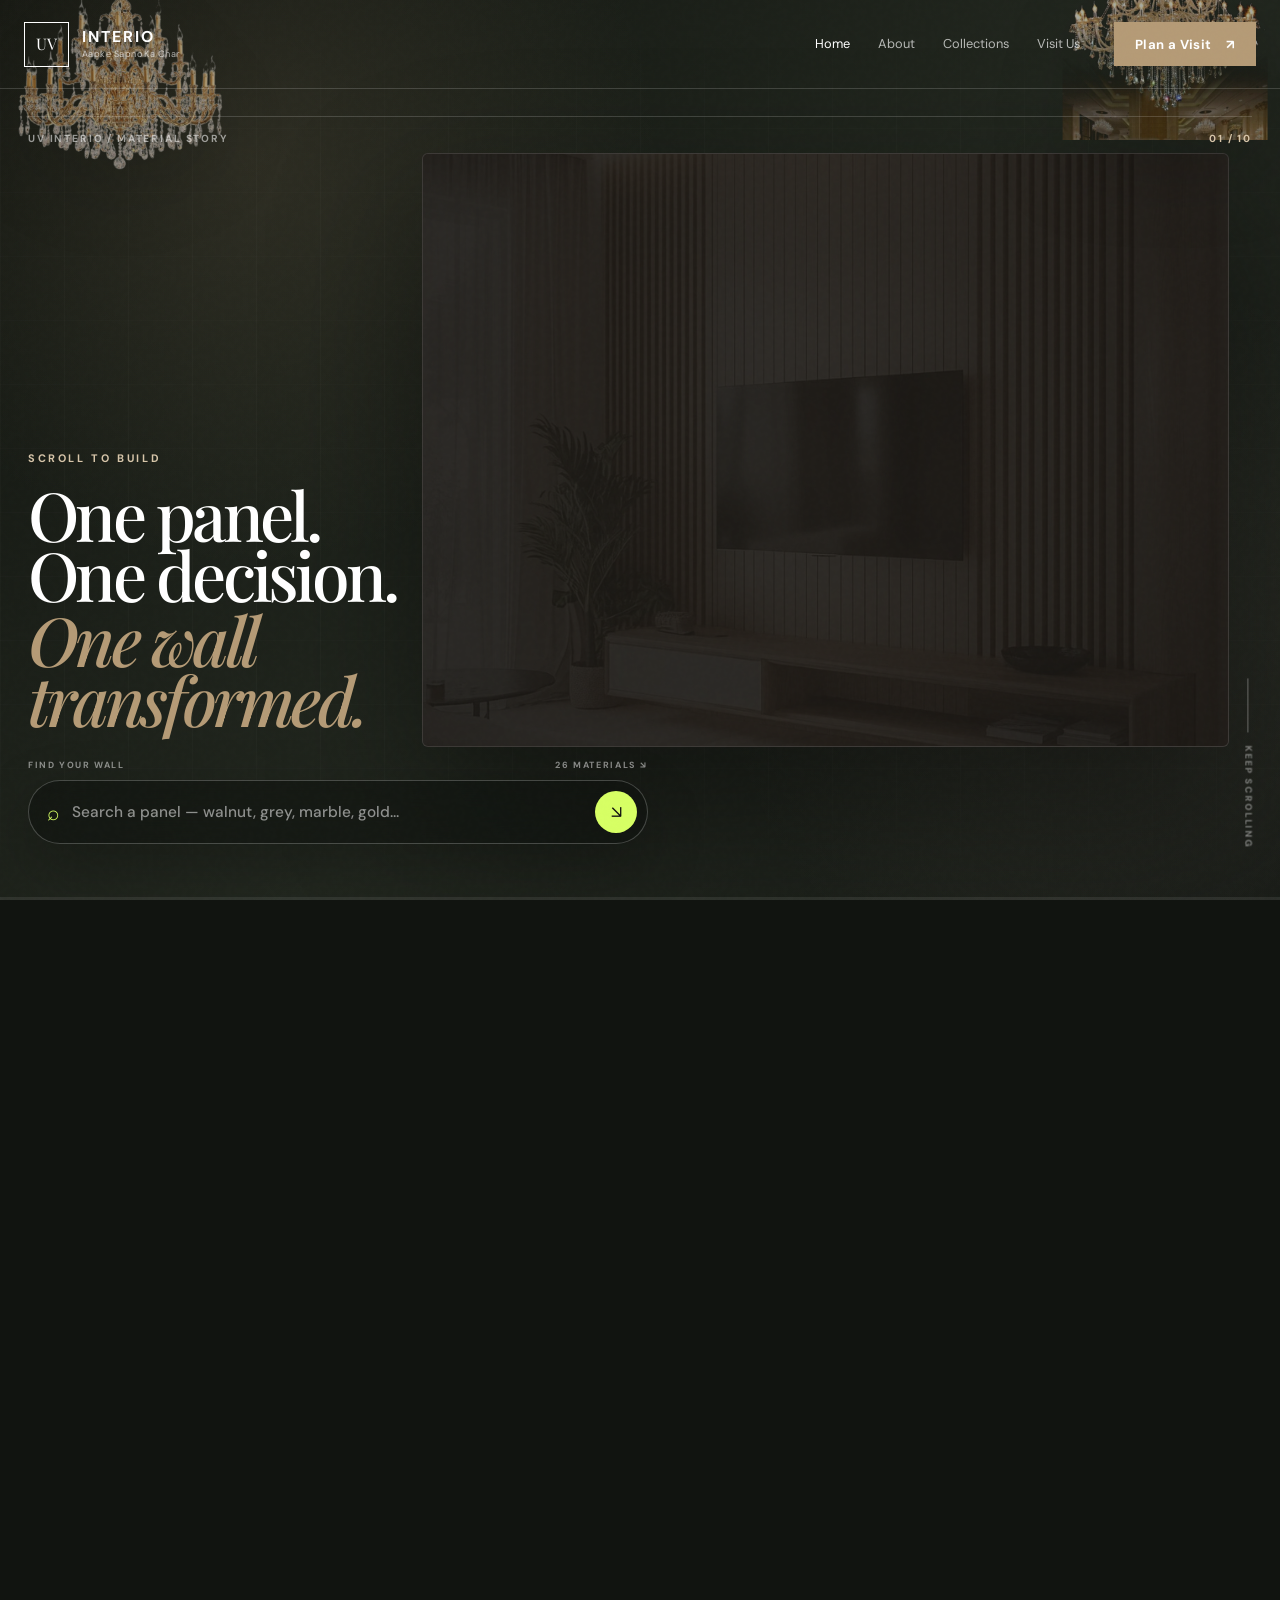
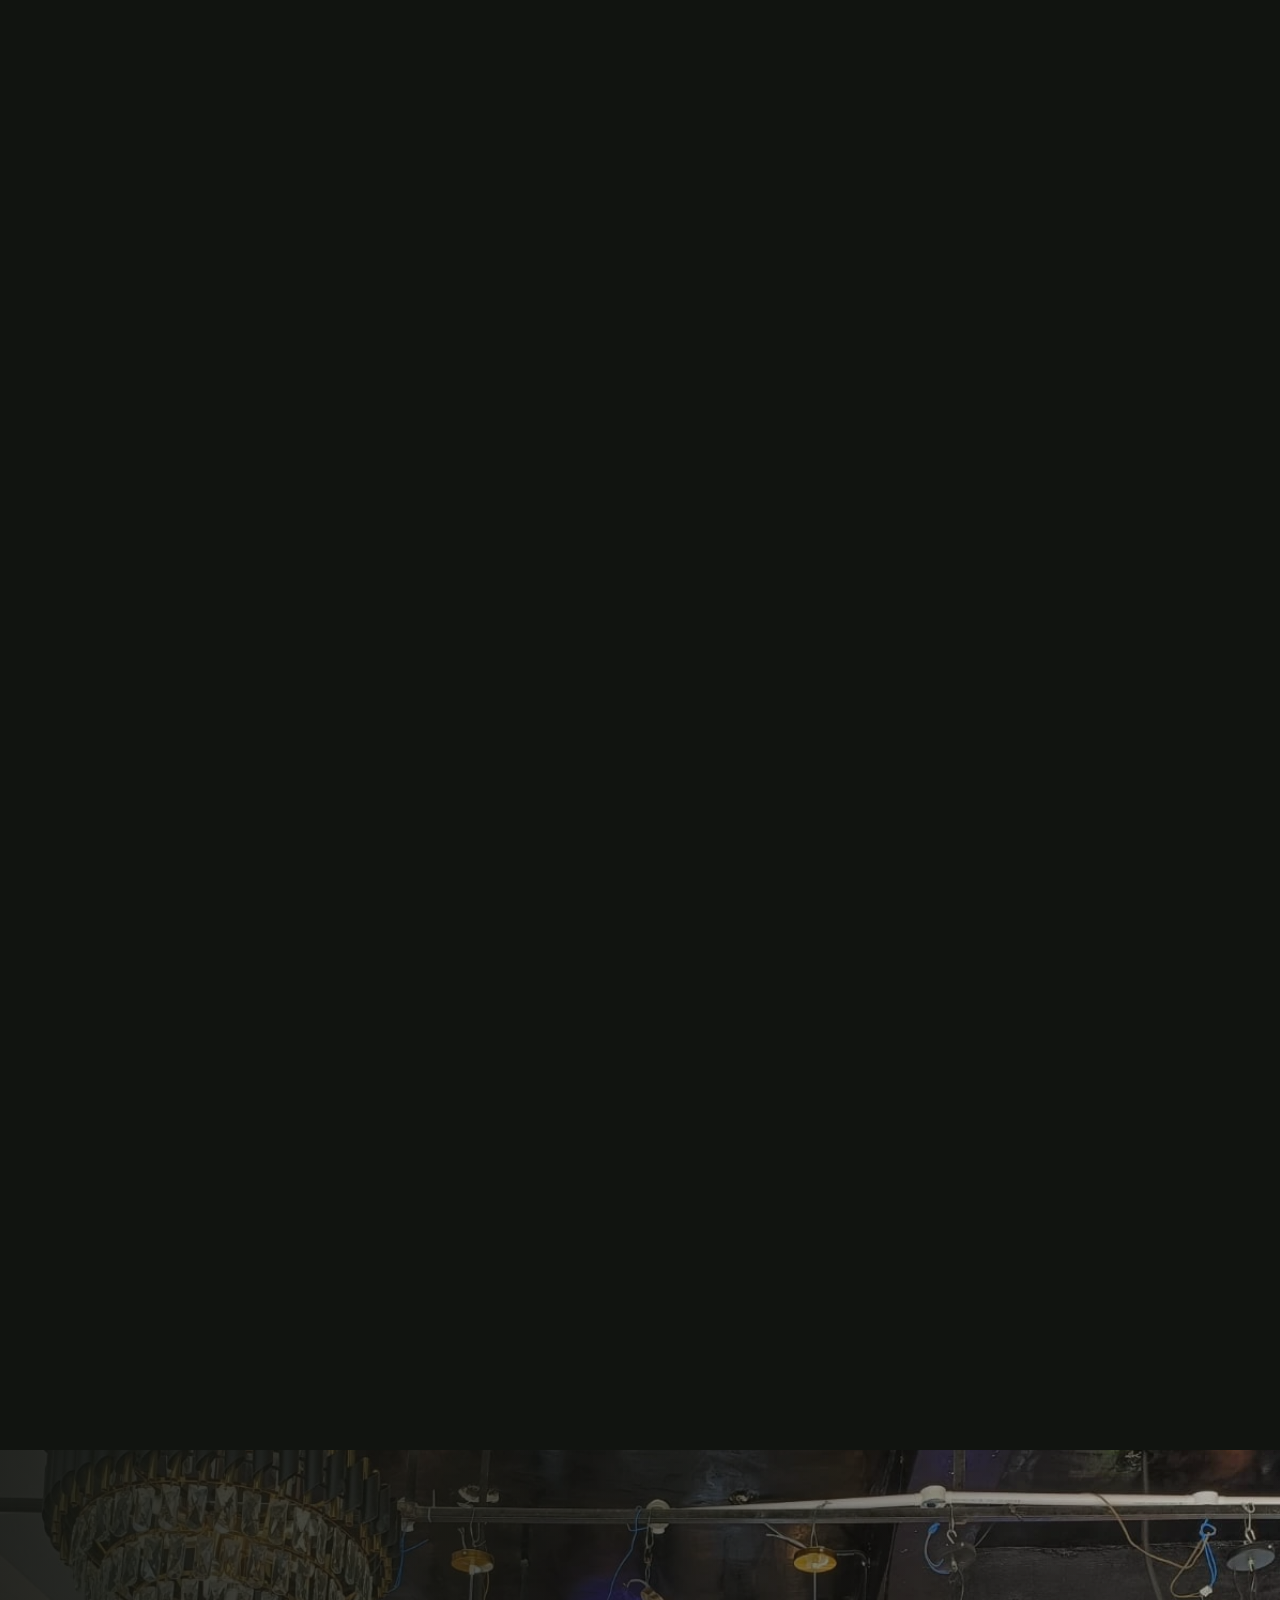
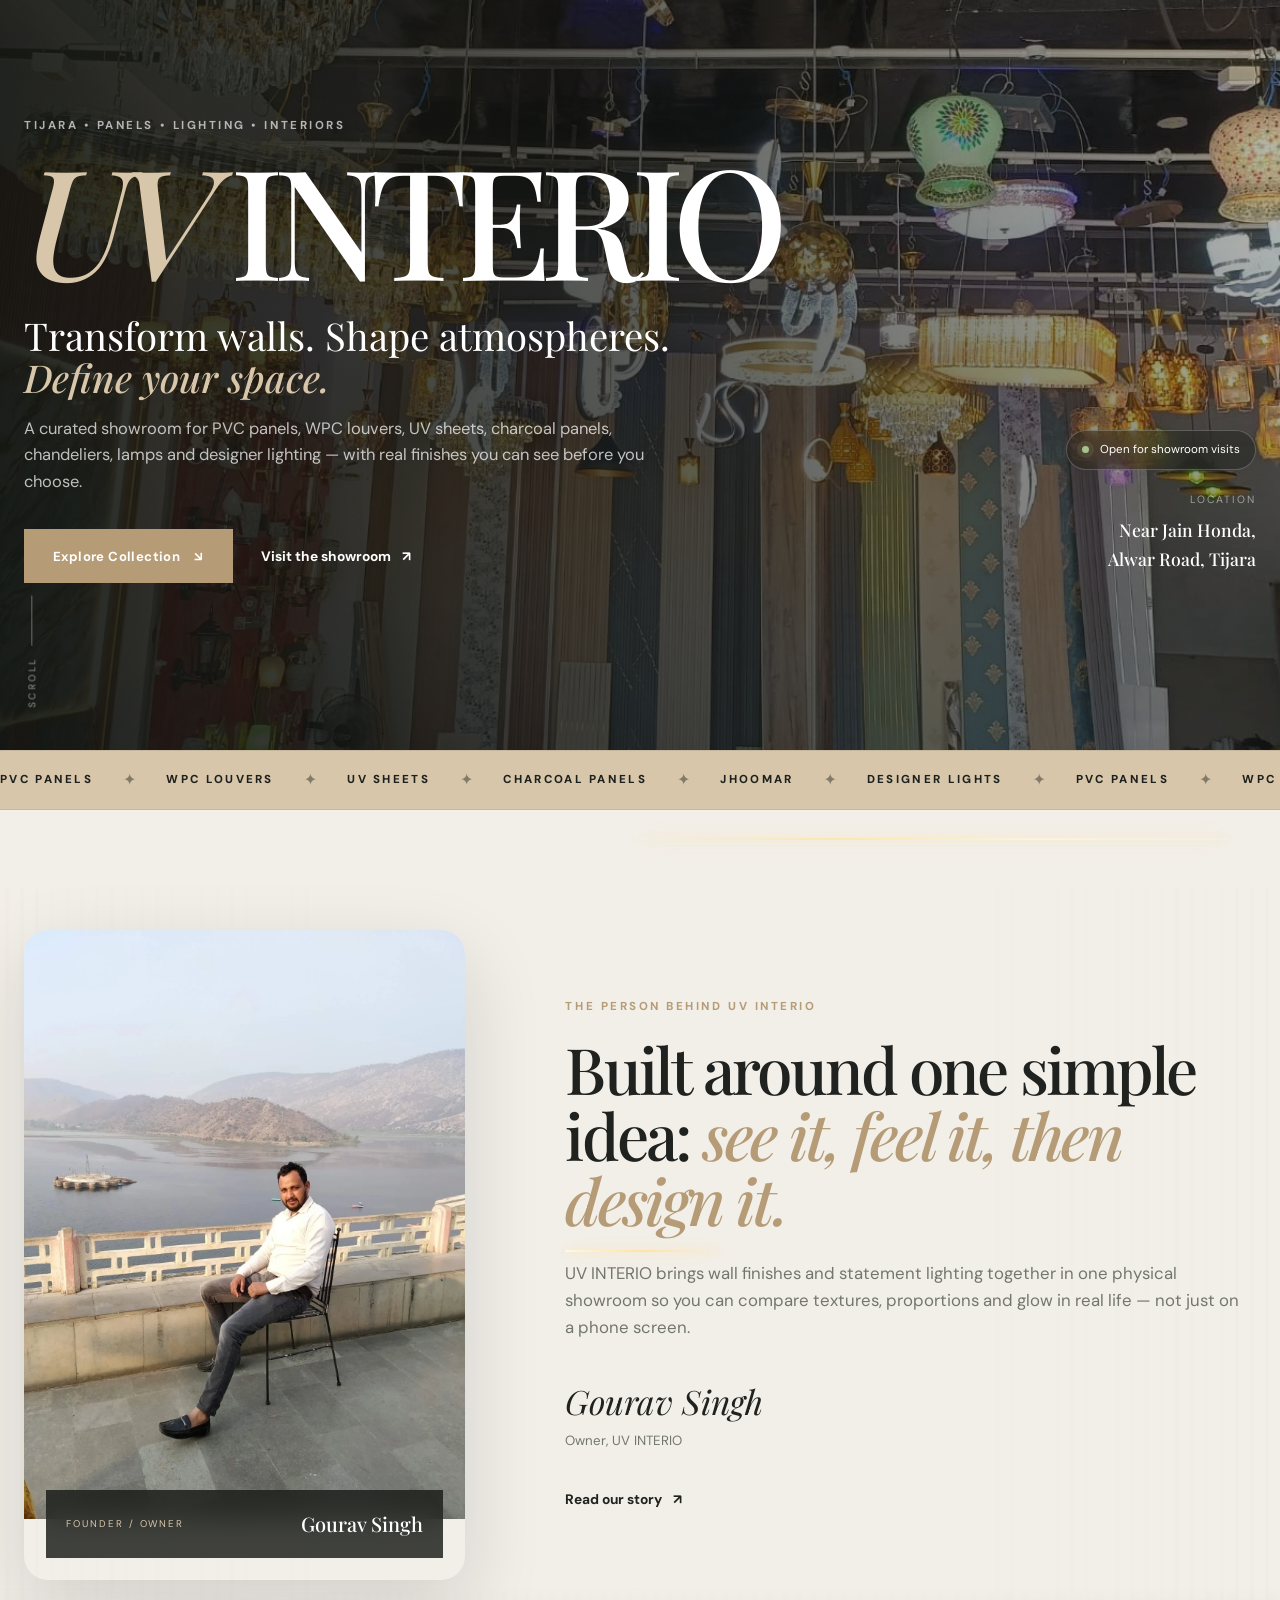
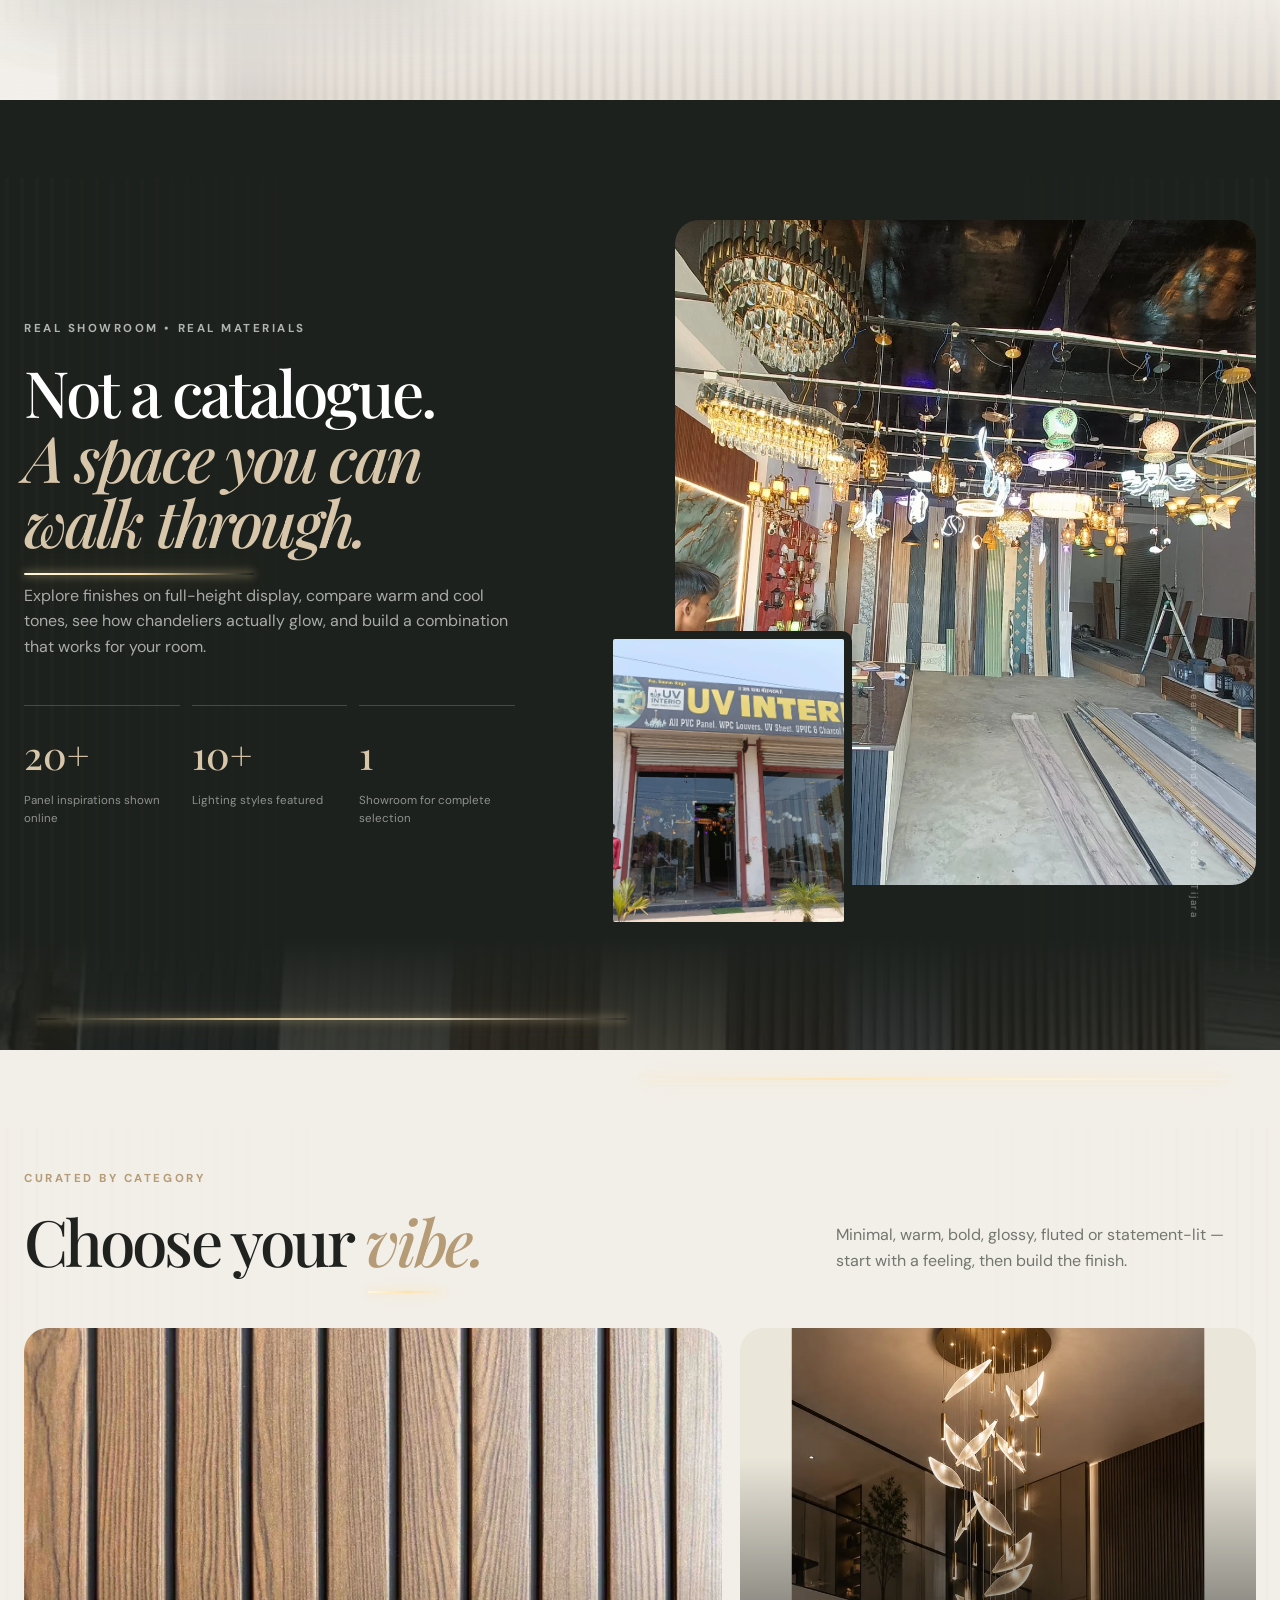
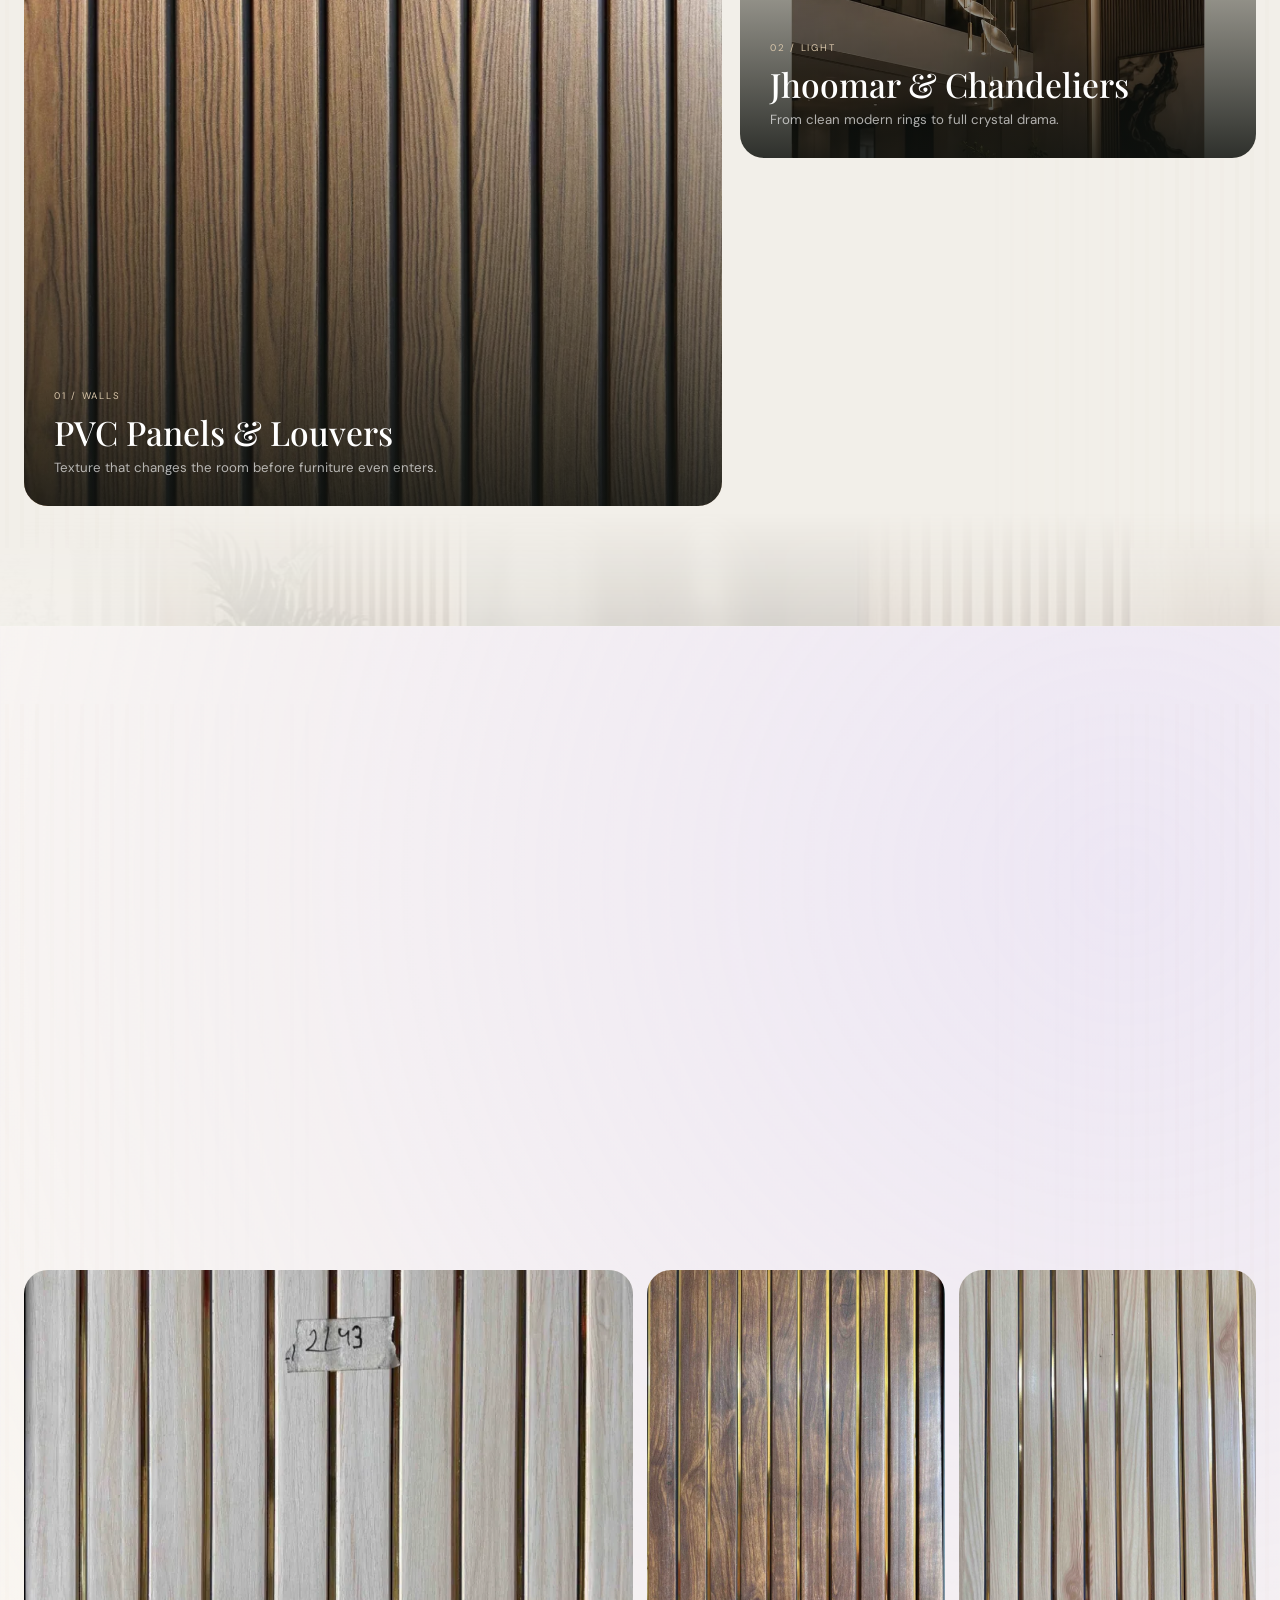
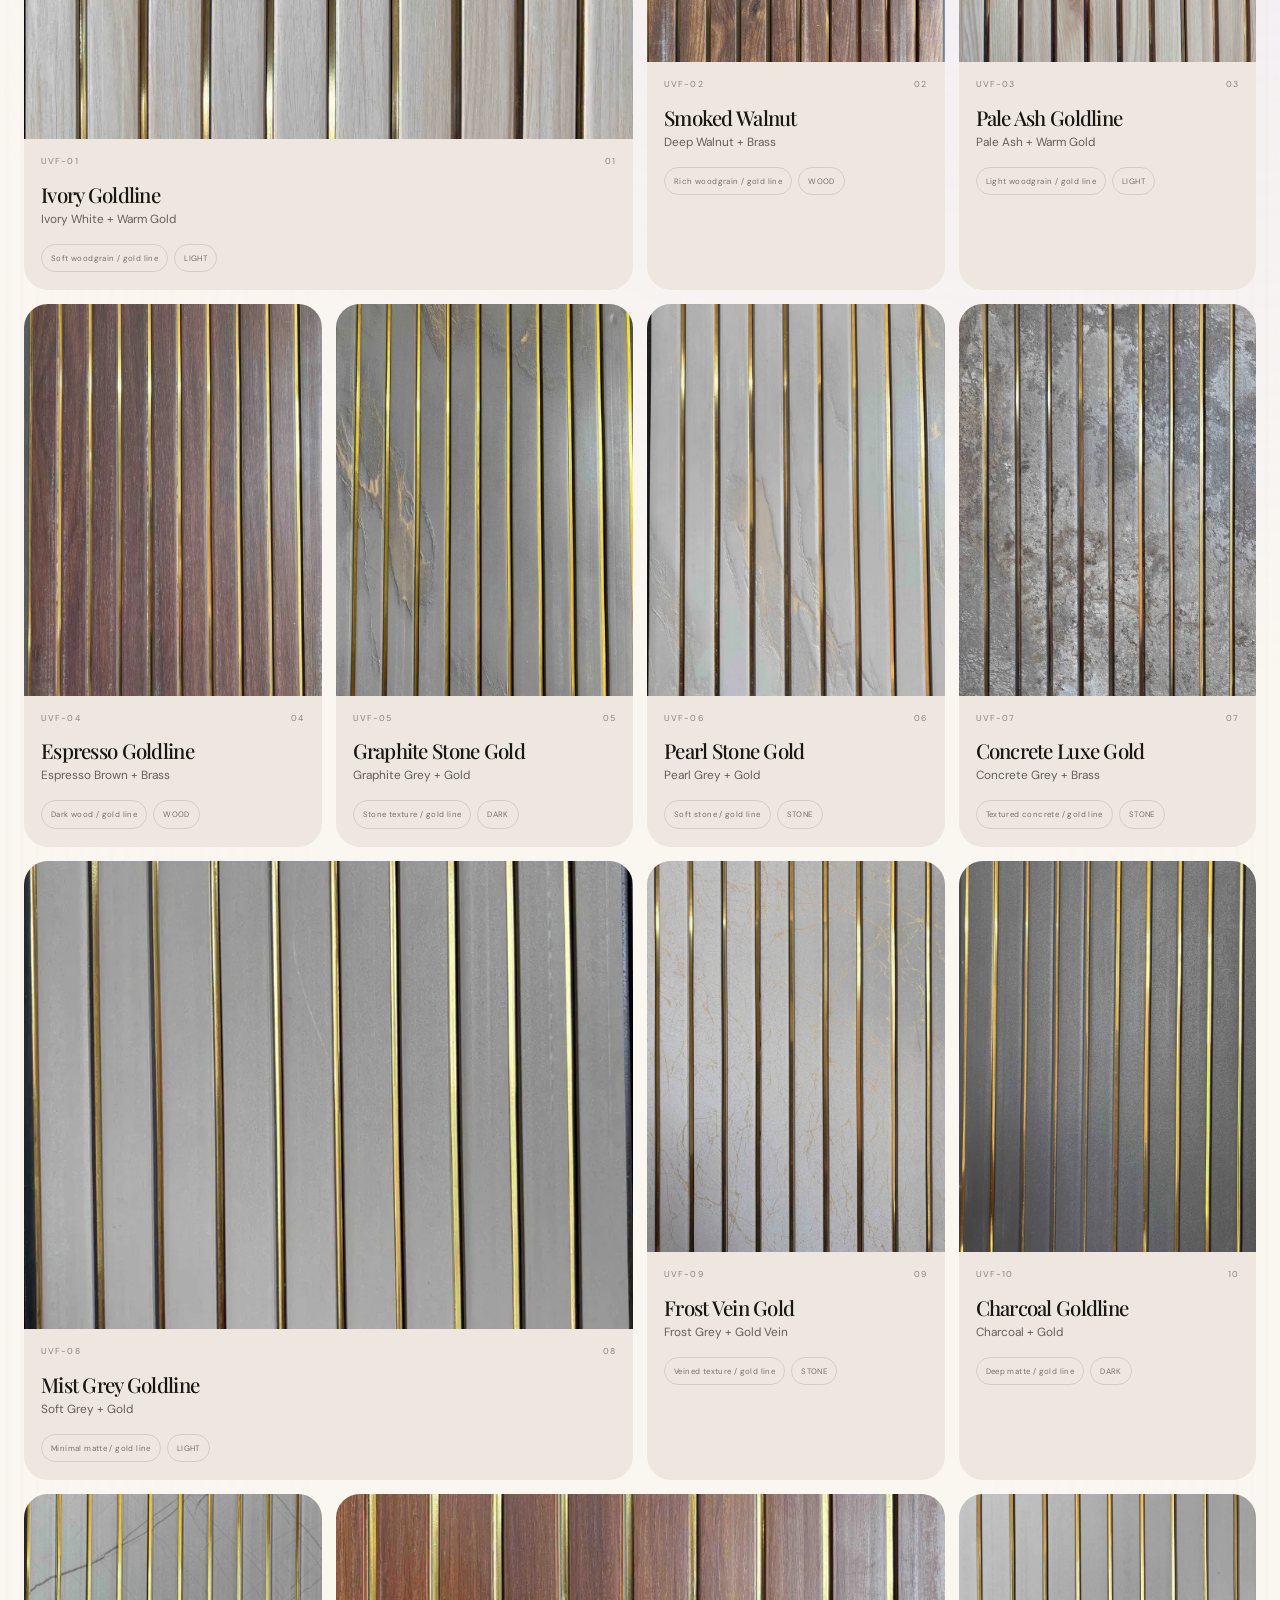
==== commit 10636d7a: "add these images" ====
--- a/index.html
+++ b/index.html
@@ -12,6 +12,7 @@
   <link rel="icon" href="favicon.svg" type="image/svg+xml" />
   <link rel="stylesheet" href="styles.css" />
   <link rel="stylesheet" href="panel-showroom.css" />
+  <link rel="stylesheet" href="uv-premium-collection.css" />
 </head>
 <body>
   <div class="cursor-glow" aria-hidden="true"></div>
@@ -184,5 +185,6 @@
   <script src="catalog-data.js"></script>
   <script src="main.js"></script>
   <script src="panel-showroom.js"></script>
+  <script src="uv-premium-collection.js"></script>
 </body>
 </html>
--- a/uv-premium-collection.css
+++ b/uv-premium-collection.css
@@ -0,0 +1,288 @@
+
+/* =========================================================
+   UV INTERIO — 4 IDEA PREMIUM UPGRADE
+   Professional / aesthetic / Gen-Z editorial collection system
+   ========================================================= */
+
+:root{
+  --uv-ink:#171813;
+  --uv-cream:#f3eee5;
+  --uv-paper:#faf7f1;
+  --uv-lime:#d7ff64;
+  --uv-lilac:#c7b7ff;
+  --uv-copper:#c68b56;
+}
+
+/* IDEA 3 — remove all old floating jhumar experiments */
+.uv-floating-jhumar,
+.uv-lower-jhumar,
+.uv-big-jhumar{display:none!important}
+
+/* Only two roof-hung jhumars on the first pinned page */
+.uv-roof-jhumar{
+  position:absolute;
+  z-index:11;
+  top:-180px;
+  width:clamp(150px,16vw,270px);
+  height:520px;
+  pointer-events:none;
+  opacity:0;
+  transform-origin:50% 0%;
+  transition:opacity .8s ease,transform 1.2s cubic-bezier(.16,1,.3,1);
+  filter:drop-shadow(0 30px 42px rgba(0,0,0,.28));
+}
+.uv-roof-jhumar-left{left:1.4vw;transform:translateY(-90px) rotate(-4deg)}
+.uv-roof-jhumar-right{right:1vw;transform:translateY(-90px) rotate(4deg)}
+.uv-roof-jhumar.show{opacity:.62;transform:translateY(0) rotate(0)}
+.uv-roof-jhumar img{
+  position:absolute;top:115px;left:50%;width:100%;height:auto;max-height:390px;
+  object-fit:contain;transform:translateX(-50%);
+}
+.uv-roof-wire{
+  position:absolute;left:50%;top:0;width:1px;height:150px;
+  background:linear-gradient(rgba(227,204,165,.95),rgba(227,204,165,.10));
+}
+.uv-roof-jhumar-left.show img{animation:uvRoofSwingA 5.8s ease-in-out 1s infinite alternate}
+.uv-roof-jhumar-right.show img{animation:uvRoofSwingB 6.4s ease-in-out 1.2s infinite alternate}
+@keyframes uvRoofSwingA{from{transform:translateX(-50%) rotate(-1.4deg)}to{transform:translateX(-50%) rotate(1.5deg)}}
+@keyframes uvRoofSwingB{from{transform:translateX(-50%) rotate(1.2deg)}to{transform:translateX(-50%) rotate(-1.3deg)}}
+
+/* IDEA 1 — first-page panel search */
+.uv-first-search{
+  position:absolute;
+  z-index:16;
+  left:max(28px,calc((100vw - 1240px)/2));
+  bottom:6.2vh;
+  width:min(620px,52vw);
+  color:#fff;
+}
+.uv-first-search-label{
+  display:flex;justify-content:space-between;gap:20px;margin-bottom:10px;
+  font:700 .56rem/1 "DM Sans",sans-serif;letter-spacing:.18em;color:rgba(255,255,255,.5)
+}
+.uv-first-search>label{
+  position:relative;display:grid;grid-template-columns:auto 1fr auto;align-items:center;gap:12px;
+  padding:10px 10px 10px 18px;border:1px solid rgba(255,255,255,.22);
+  border-radius:999px;background:rgba(15,18,14,.58);backdrop-filter:blur(20px);
+  box-shadow:0 20px 60px rgba(0,0,0,.24)
+}
+.uv-first-search input{
+  min-width:0;border:0;outline:0;background:transparent;color:#fff;
+  font:500 clamp(.82rem,1.2vw,1rem)/1.2 "DM Sans",sans-serif
+}
+.uv-first-search input::placeholder{color:rgba(255,255,255,.52)}
+.uv-first-search label>button{
+  width:42px;height:42px;border:0;border-radius:50%;cursor:pointer;
+  background:var(--uv-lime);color:#111;font-size:1.1rem;transition:transform .2s ease
+}
+.uv-first-search label>button:hover{transform:rotate(-8deg) scale(1.06)}
+.uv-search-icon{font-size:1.3rem;color:var(--uv-lime)}
+.uv-search-suggestions{
+  position:absolute;left:0;right:0;bottom:calc(100% + 14px);
+  padding:8px;border:1px solid rgba(255,255,255,.15);border-radius:22px;
+  background:rgba(18,20,17,.92);backdrop-filter:blur(24px);box-shadow:0 26px 80px rgba(0,0,0,.34);
+  opacity:0;visibility:hidden;transform:translateY(10px);transition:.25s ease
+}
+.uv-search-suggestions.open{opacity:1;visibility:visible;transform:none}
+.uv-search-suggestions button{
+  width:100%;display:flex;justify-content:space-between;align-items:center;gap:14px;
+  padding:8px;border:0;border-radius:15px;background:transparent;color:#fff;text-align:left;cursor:pointer
+}
+.uv-search-suggestions button:hover{background:rgba(255,255,255,.08)}
+.uv-search-suggestions button>span{display:flex;align-items:center;gap:11px}
+.uv-search-suggestions i{
+  width:42px;height:42px;display:block;border-radius:10px;background-size:cover;background-position:center
+}
+.uv-search-suggestions strong{font-size:.78rem}
+.uv-search-suggestions small{font-size:.66rem;color:rgba(255,255,255,.48)}
+.uv-no-suggest{padding:15px;color:rgba(255,255,255,.6);font-size:.74rem}
+
+/* IDEA 4 — premium collection system */
+.uv-premium-lab{
+  background:
+    radial-gradient(circle at 88% 4%,rgba(199,183,255,.25),transparent 23%),
+    radial-gradient(circle at 8% 82%,rgba(215,255,100,.14),transparent 22%),
+    var(--uv-paper)!important;
+  color:var(--uv-ink)
+}
+.uv-premium-lab:before{opacity:.08!important}
+.uv-premium-shell{position:relative;z-index:4}
+.uv-collection-kicker{
+  display:flex;justify-content:space-between;gap:20px;padding:12px 0;
+  border-top:1px solid rgba(23,24,19,.2);border-bottom:1px solid rgba(23,24,19,.14);
+  font:700 .58rem/1 "DM Sans",sans-serif;letter-spacing:.16em;color:#756f65
+}
+.uv-collection-head{
+  display:grid;grid-template-columns:minmax(0,1fr) auto;gap:30px;align-items:end;
+  padding:clamp(44px,7vw,95px) 0 36px
+}
+.uv-collection-head h2{
+  max-width:850px;margin:8px 0 18px;font-size:clamp(3.2rem,7.7vw,8rem);line-height:.82;letter-spacing:-.075em
+}
+.uv-collection-head h2 em{color:#7664e9}
+.uv-collection-intro{max-width:680px;color:#69645c;font-size:clamp(.95rem,1.25vw,1.12rem)}
+.uv-result-badge{
+  width:130px;aspect-ratio:1;border-radius:50%;display:grid;place-content:center;text-align:center;
+  background:var(--uv-ink);color:#fff;box-shadow:18px 20px 0 var(--uv-lime)
+}
+.uv-result-badge strong{font:600 2.8rem/1 "Playfair Display",serif}
+.uv-result-badge span{margin-top:7px;font-size:.58rem;letter-spacing:.15em;text-transform:uppercase;color:#bbb7ae}
+
+.uv-collection-toolbar{
+  position:sticky;top:86px;z-index:20;display:flex;justify-content:space-between;align-items:center;gap:18px;
+  margin:0 0 34px;padding:12px;border:1px solid rgba(23,24,19,.12);border-radius:24px;
+  background:rgba(250,247,241,.88);backdrop-filter:blur(18px);box-shadow:0 18px 60px rgba(47,41,32,.08)
+}
+.uv-collection-search{
+  flex:1;display:flex;align-items:center;gap:10px;padding:0 12px;min-width:220px
+}
+.uv-collection-search input{
+  width:100%;border:0;outline:0;background:transparent;color:var(--uv-ink);
+  font:600 .85rem/1 "DM Sans",sans-serif
+}
+.uv-collection-search kbd{
+  padding:5px 7px;border:1px solid rgba(23,24,19,.15);border-radius:7px;background:#fff;
+  color:#8a8379;font-size:.52rem
+}
+.uv-tone-filters{display:flex;gap:5px;flex-wrap:wrap}
+.uv-tone-filters button{
+  border:0;border-radius:999px;padding:12px 17px;background:#ebe5dc;color:#5f5a53;
+  font:700 .63rem/1 "DM Sans",sans-serif;letter-spacing:.06em;cursor:pointer;transition:.2s ease
+}
+.uv-tone-filters button:hover,.uv-tone-filters button.active{background:var(--uv-ink);color:#fff;transform:translateY(-1px)}
+
+.uv-premium-grid{
+  display:grid;grid-template-columns:repeat(4,minmax(0,1fr));gap:14px
+}
+.uv-material-card{
+  min-width:0;overflow:hidden;border-radius:24px;background:#ede7df;cursor:pointer;
+  transition:transform .35s cubic-bezier(.16,1,.3,1),box-shadow .35s ease;
+  outline:none
+}
+.uv-material-card:hover,.uv-material-card:focus-visible{
+  transform:translateY(-8px);box-shadow:0 30px 70px rgba(38,32,26,.16)
+}
+.uv-material-feature{grid-column:span 2;grid-row:span 1}
+.uv-material-media{position:relative;aspect-ratio:.76;overflow:hidden;background:#ddd5ca}
+.uv-material-feature .uv-material-media{aspect-ratio:1.3}
+.uv-material-media img{
+  width:100%;height:100%;object-fit:cover;transition:transform .65s cubic-bezier(.16,1,.3,1),filter .4s ease
+}
+.uv-material-card:hover .uv-material-media img{transform:scale(1.045);filter:saturate(1.05)}
+.uv-material-hover{
+  position:absolute;inset:auto 12px 12px 12px;display:flex;justify-content:space-between;align-items:center;
+  padding:12px 14px;border-radius:999px;background:rgba(18,20,17,.76);backdrop-filter:blur(14px);
+  color:#fff;opacity:0;transform:translateY(8px);transition:.28s ease
+}
+.uv-material-card:hover .uv-material-hover{opacity:1;transform:none}
+.uv-material-hover span{font-size:.55rem;letter-spacing:.13em}
+.uv-material-meta{padding:16px 17px 18px}
+.uv-material-topline{display:flex;justify-content:space-between;color:#8b847a;font-size:.54rem;letter-spacing:.13em}
+.uv-material-meta h3{margin:16px 0 4px;font-size:clamp(1.15rem,1.6vw,1.55rem);letter-spacing:-.035em}
+.uv-material-meta>p{margin:0;color:#655f57;font-size:.74rem}
+.uv-material-tags{display:flex;gap:6px;flex-wrap:wrap;margin-top:15px}
+.uv-material-tags span{
+  padding:7px 9px;border:1px solid rgba(23,24,19,.12);border-radius:999px;
+  color:#777067;font-size:.49rem;letter-spacing:.05em
+}
+.uv-empty-state{padding:90px 20px;text-align:center;border:1px dashed rgba(23,24,19,.2);border-radius:30px}
+.uv-empty-state span{font-size:.58rem;letter-spacing:.18em;color:#8a8379}
+.uv-empty-state h3{font-size:3rem;margin:12px 0}
+.uv-empty-state p{color:#756f65}
+.uv-empty-state button{margin-top:18px;border:0;border-radius:999px;padding:13px 18px;background:var(--uv-ink);color:#fff;cursor:pointer}
+.uv-collection-footer{
+  display:flex;justify-content:space-between;align-items:center;gap:30px;margin-top:55px;padding:28px 0 0;
+  border-top:1px solid rgba(23,24,19,.18)
+}
+.uv-collection-footer p{max-width:650px;color:#6f6961}
+.uv-collection-footer a{color:var(--uv-ink);font-weight:700}
+
+/* Premium quick-view modal */
+.uv-panel-modal{
+  position:fixed;z-index:9999;inset:0;display:grid;place-items:center;padding:24px;
+  background:rgba(12,13,11,.78);backdrop-filter:blur(18px);opacity:0;visibility:hidden;transition:.28s ease
+}
+.uv-panel-modal.open{opacity:1;visibility:visible}
+.uv-modal-dialog{
+  width:min(1050px,94vw);max-height:90vh;display:grid;grid-template-columns:1.1fr .9fr;
+  overflow:hidden;border-radius:32px;background:#f4efe7;box-shadow:0 50px 140px rgba(0,0,0,.38)
+}
+.uv-modal-image{min-height:620px;background:#ddd6cc}
+.uv-modal-image img{width:100%;height:100%;object-fit:cover}
+.uv-modal-copy{display:flex;flex-direction:column;justify-content:center;padding:clamp(30px,6vw,75px)}
+.uv-modal-code{font-size:.6rem;letter-spacing:.2em;color:#8a8379}
+.uv-modal-copy h3{margin:18px 0 8px;font-size:clamp(2.7rem,5vw,5.5rem);line-height:.86;letter-spacing:-.06em}
+.uv-modal-color{font-size:1.05rem;color:#5f5a52}
+.uv-modal-finish{margin:8px 0 32px;color:#8a8379}
+.uv-modal-copy a{font-weight:700;color:#171813}
+.uv-modal-close{
+  position:absolute;top:25px;right:30px;z-index:3;width:48px;height:48px;border:1px solid rgba(255,255,255,.25);
+  border-radius:50%;background:rgba(0,0,0,.35);color:#fff;font-size:1.6rem;cursor:pointer
+}
+.uv-modal-open{overflow:hidden}
+
+/* IDEA 2 — redesigned jhumar collection */
+.uv-jhumar-collection{
+  background:
+    radial-gradient(circle at 15% 0,rgba(198,139,86,.14),transparent 30%),
+    #151713!important
+}
+.uv-jhumar-grid{
+  display:grid!important;grid-template-columns:repeat(3,minmax(0,1fr));gap:14px!important;
+  overflow:visible!important
+}
+.uv-jhumar-card{
+  overflow:hidden;border:1px solid rgba(255,255,255,.1);border-radius:26px;background:#20221e;
+  transition:transform .35s cubic-bezier(.16,1,.3,1),border-color .3s ease
+}
+.uv-jhumar-card:hover{transform:translateY(-7px);border-color:rgba(215,255,100,.35)}
+.uv-jhumar-feature{grid-column:span 2}
+.uv-jhumar-media{aspect-ratio:.92;overflow:hidden;background:#e9e0d4}
+.uv-jhumar-feature .uv-jhumar-media{aspect-ratio:1.55}
+.uv-jhumar-media img{width:100%;height:100%;object-fit:cover;transition:transform .7s cubic-bezier(.16,1,.3,1)}
+.uv-jhumar-card:hover img{transform:scale(1.04)}
+.uv-jhumar-meta{padding:17px 18px 22px}
+.uv-jhumar-meta span{font-size:.53rem;letter-spacing:.14em;color:#918b80}
+.uv-jhumar-meta h3{margin:13px 0 5px;color:#fff;font-size:clamp(1.3rem,2vw,2rem);letter-spacing:-.04em}
+.uv-jhumar-meta p{margin:0;color:#777c73;font-size:.72rem}
+
+/* Mobile */
+@media(max-width:1100px){
+  .uv-premium-grid{grid-template-columns:repeat(3,minmax(0,1fr))}
+  .uv-first-search{width:min(620px,64vw)}
+}
+@media(max-width:850px){
+  .uv-roof-jhumar{width:130px;top:-120px;opacity:.4}
+  .uv-roof-jhumar img{top:90px}
+  .uv-first-search{left:20px;right:20px;width:auto;bottom:3.5vh}
+  .uv-collection-head{grid-template-columns:1fr}
+  .uv-result-badge{display:none}
+  .uv-collection-toolbar{top:72px;align-items:stretch;flex-direction:column;border-radius:20px}
+  .uv-premium-grid{grid-template-columns:repeat(2,minmax(0,1fr))}
+  .uv-material-feature{grid-column:span 2}
+  .uv-jhumar-grid{grid-template-columns:repeat(2,minmax(0,1fr))!important}
+  .uv-jhumar-feature{grid-column:span 2}
+  .uv-modal-dialog{grid-template-columns:1fr;overflow:auto}
+  .uv-modal-image{min-height:52vh}
+}
+@media(max-width:560px){
+  .uv-roof-jhumar{width:90px;top:-90px}
+  .uv-roof-jhumar-left{left:-12px}.uv-roof-jhumar-right{right:-12px}
+  .uv-first-search-label{display:none}
+  .uv-first-search>label{padding-left:12px}
+  .uv-first-search input{font-size:.72rem}
+  .uv-collection-head h2{font-size:clamp(3rem,15vw,5.6rem)}
+  .uv-premium-grid{grid-template-columns:1fr 1fr;gap:8px}
+  .uv-material-card{border-radius:16px}
+  .uv-material-feature{grid-column:span 2}
+  .uv-material-meta{padding:12px}
+  .uv-material-meta h3{font-size:1rem}
+  .uv-material-tags span{font-size:.42rem}
+  .uv-jhumar-grid{grid-template-columns:1fr!important}
+  .uv-jhumar-feature{grid-column:auto}
+  .uv-collection-footer{align-items:flex-start;flex-direction:column}
+}
+@media(prefers-reduced-motion:reduce){
+  .uv-roof-jhumar img{animation:none!important}
+  .uv-material-card,.uv-jhumar-card{transition:none!important}
+}
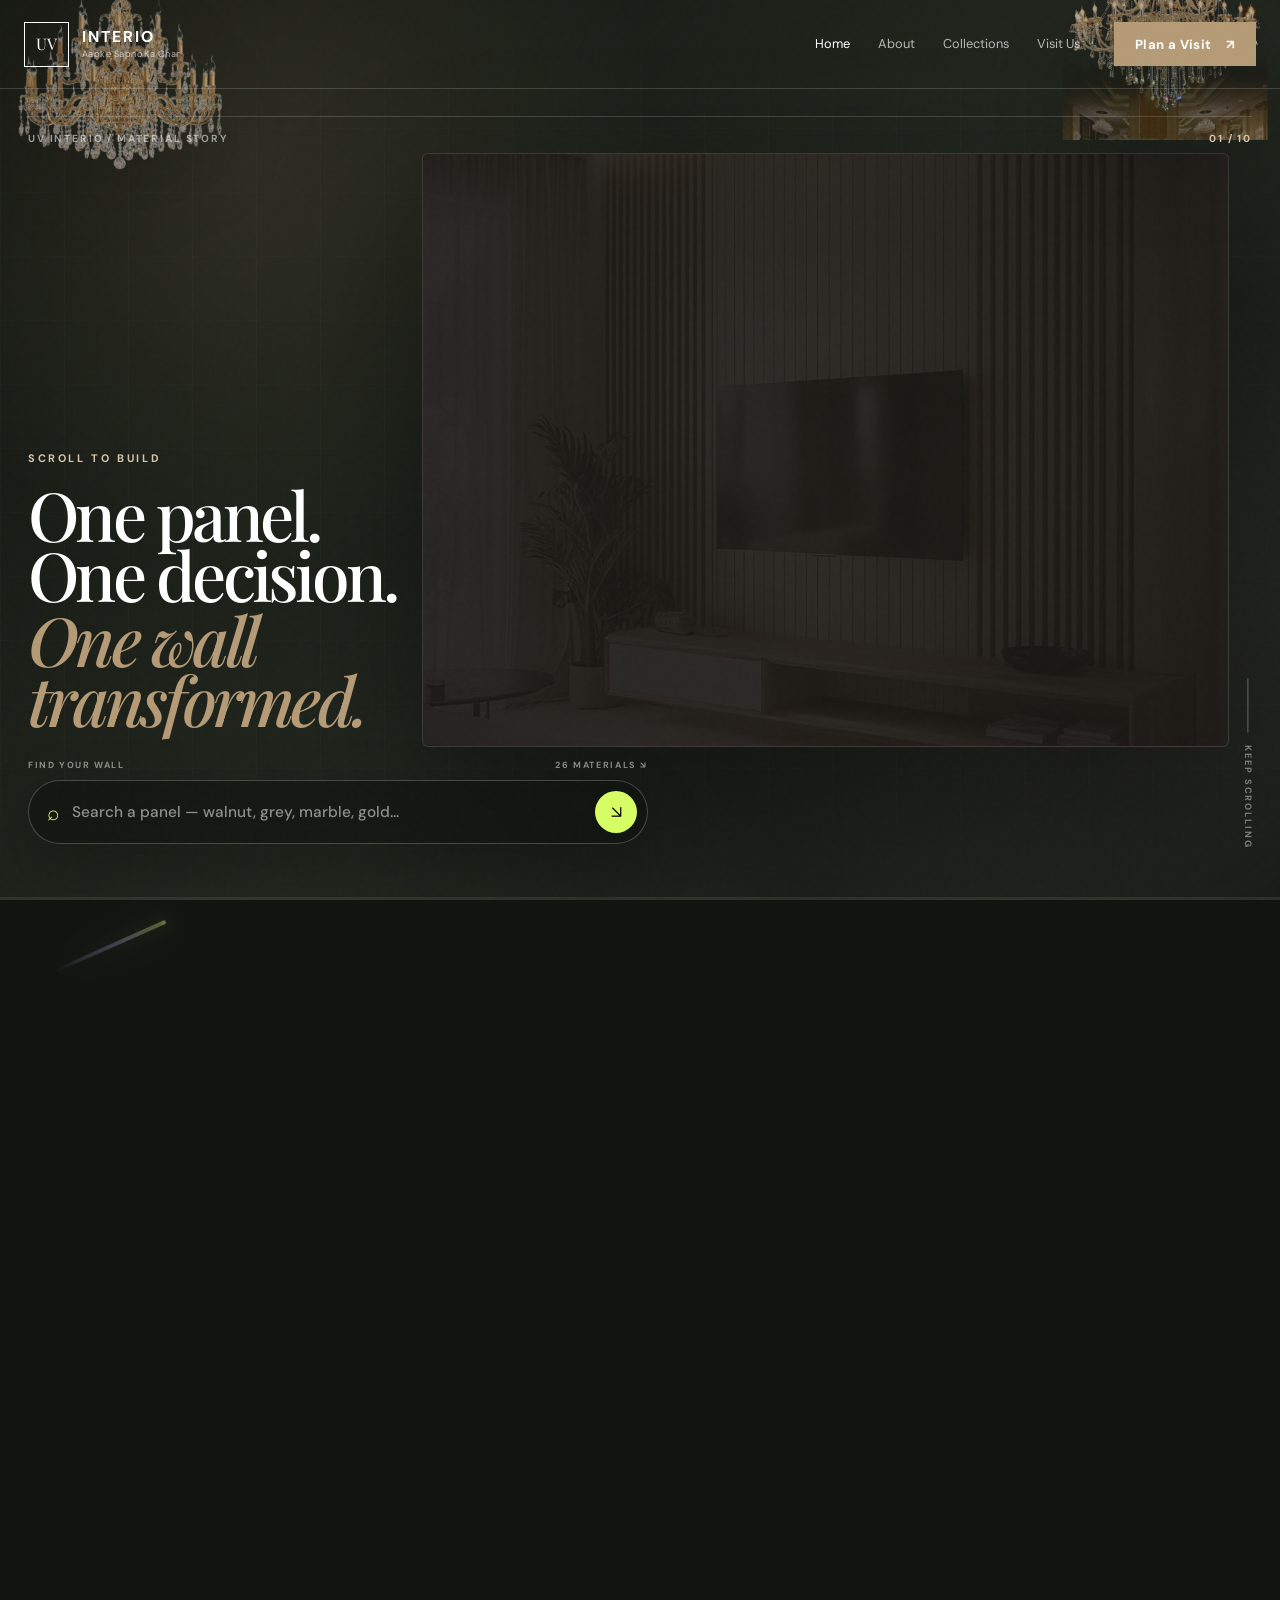
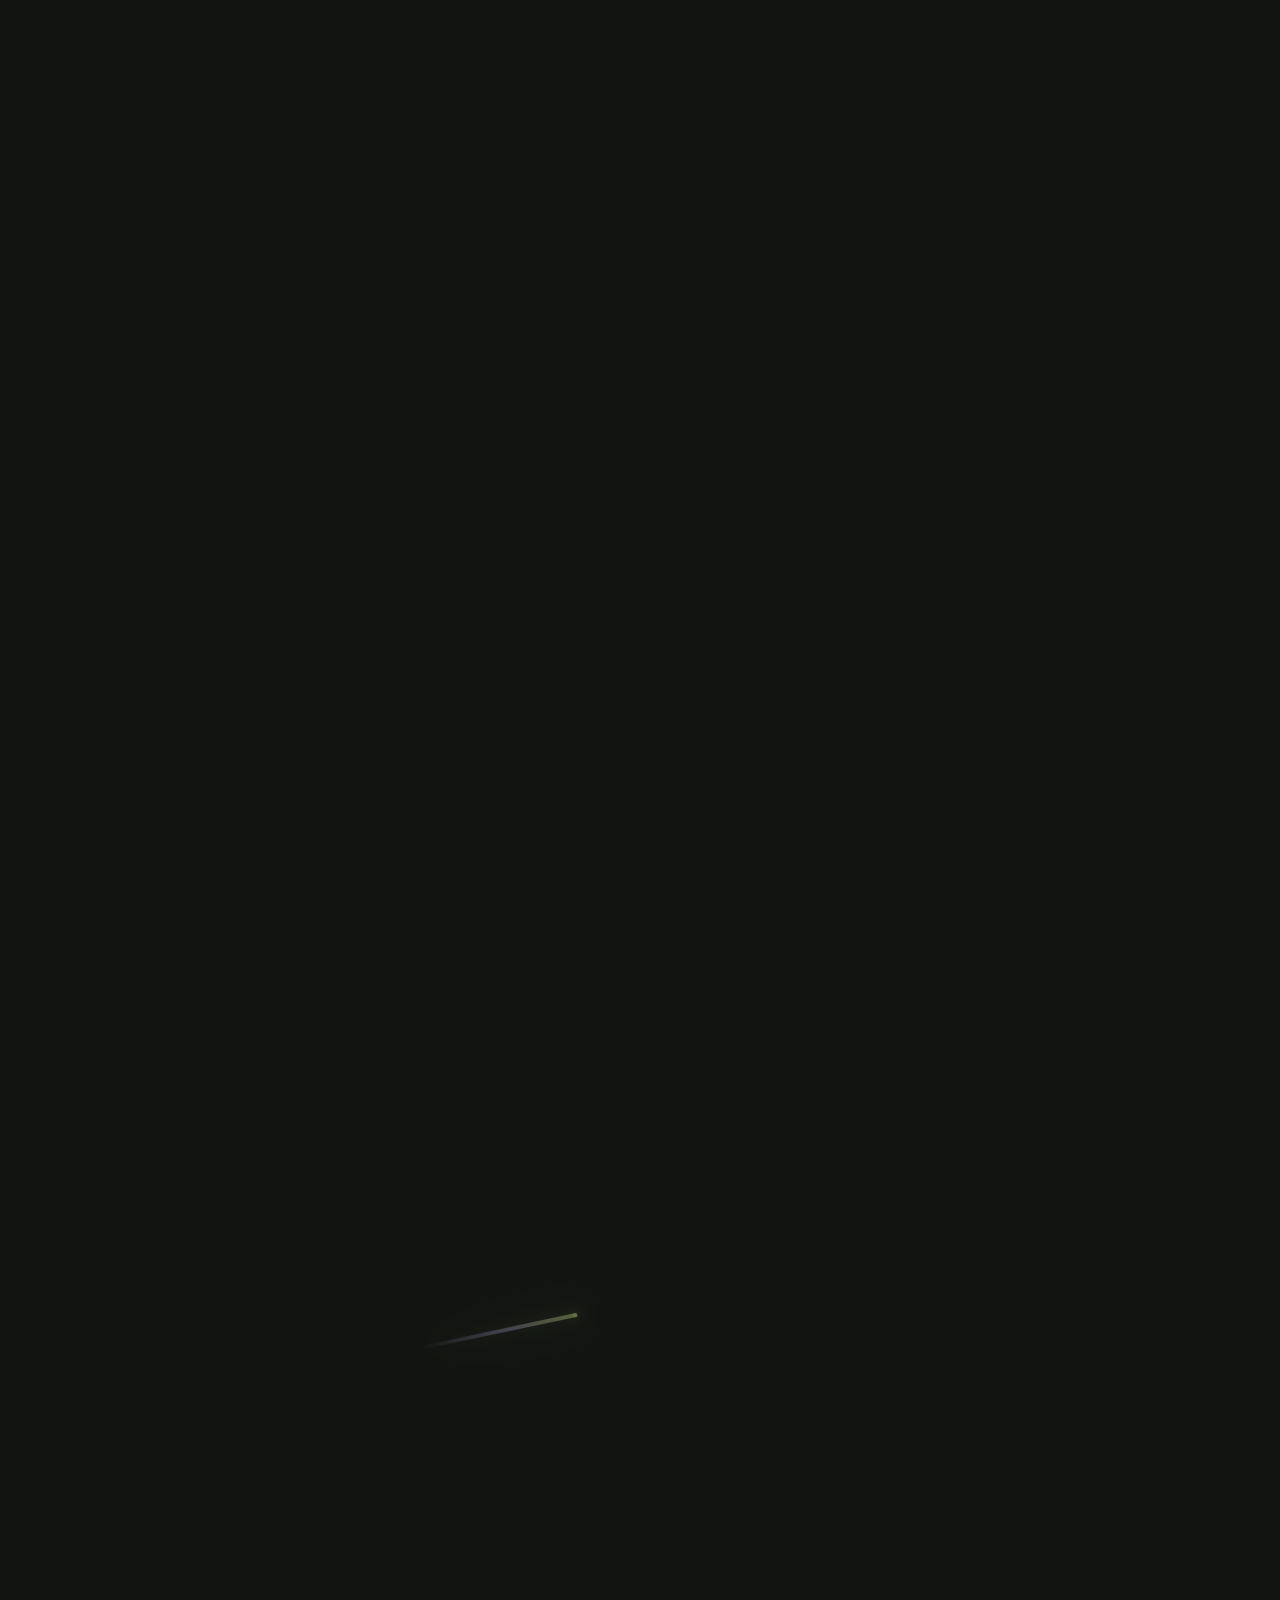
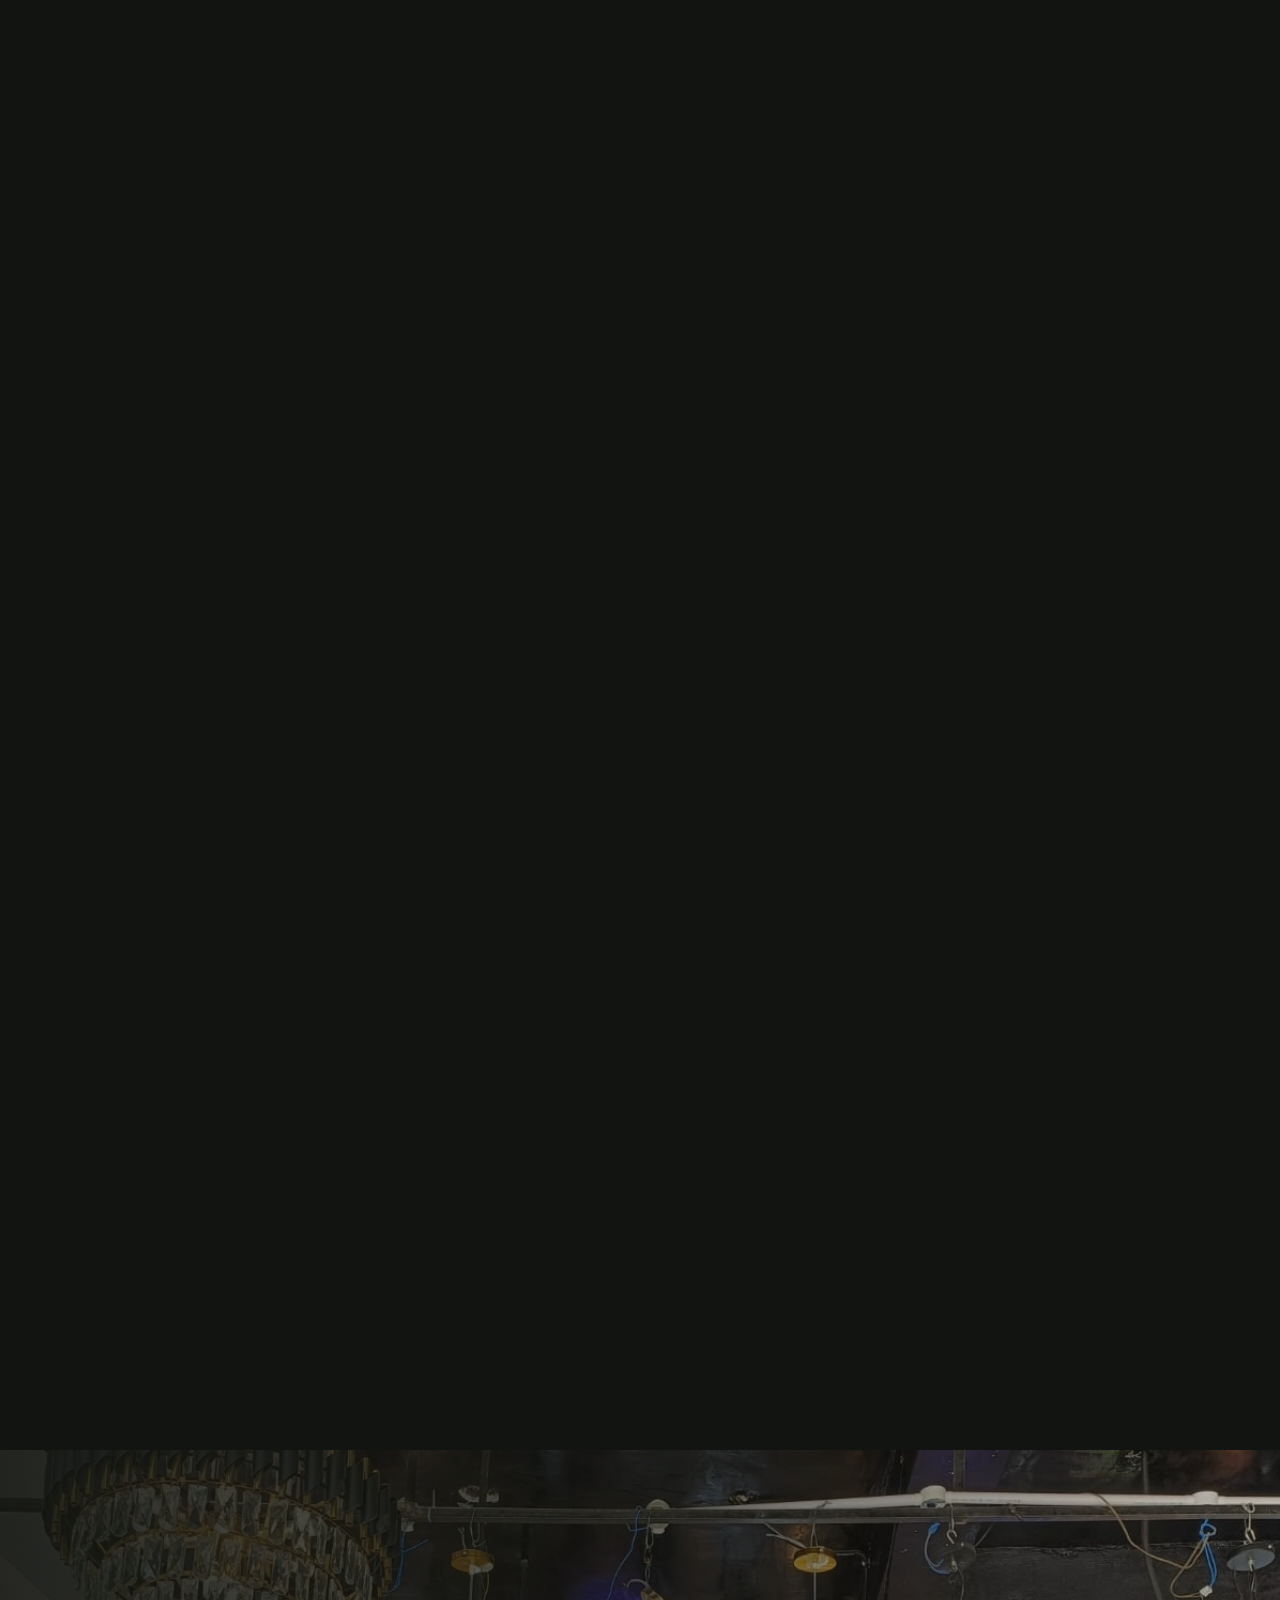
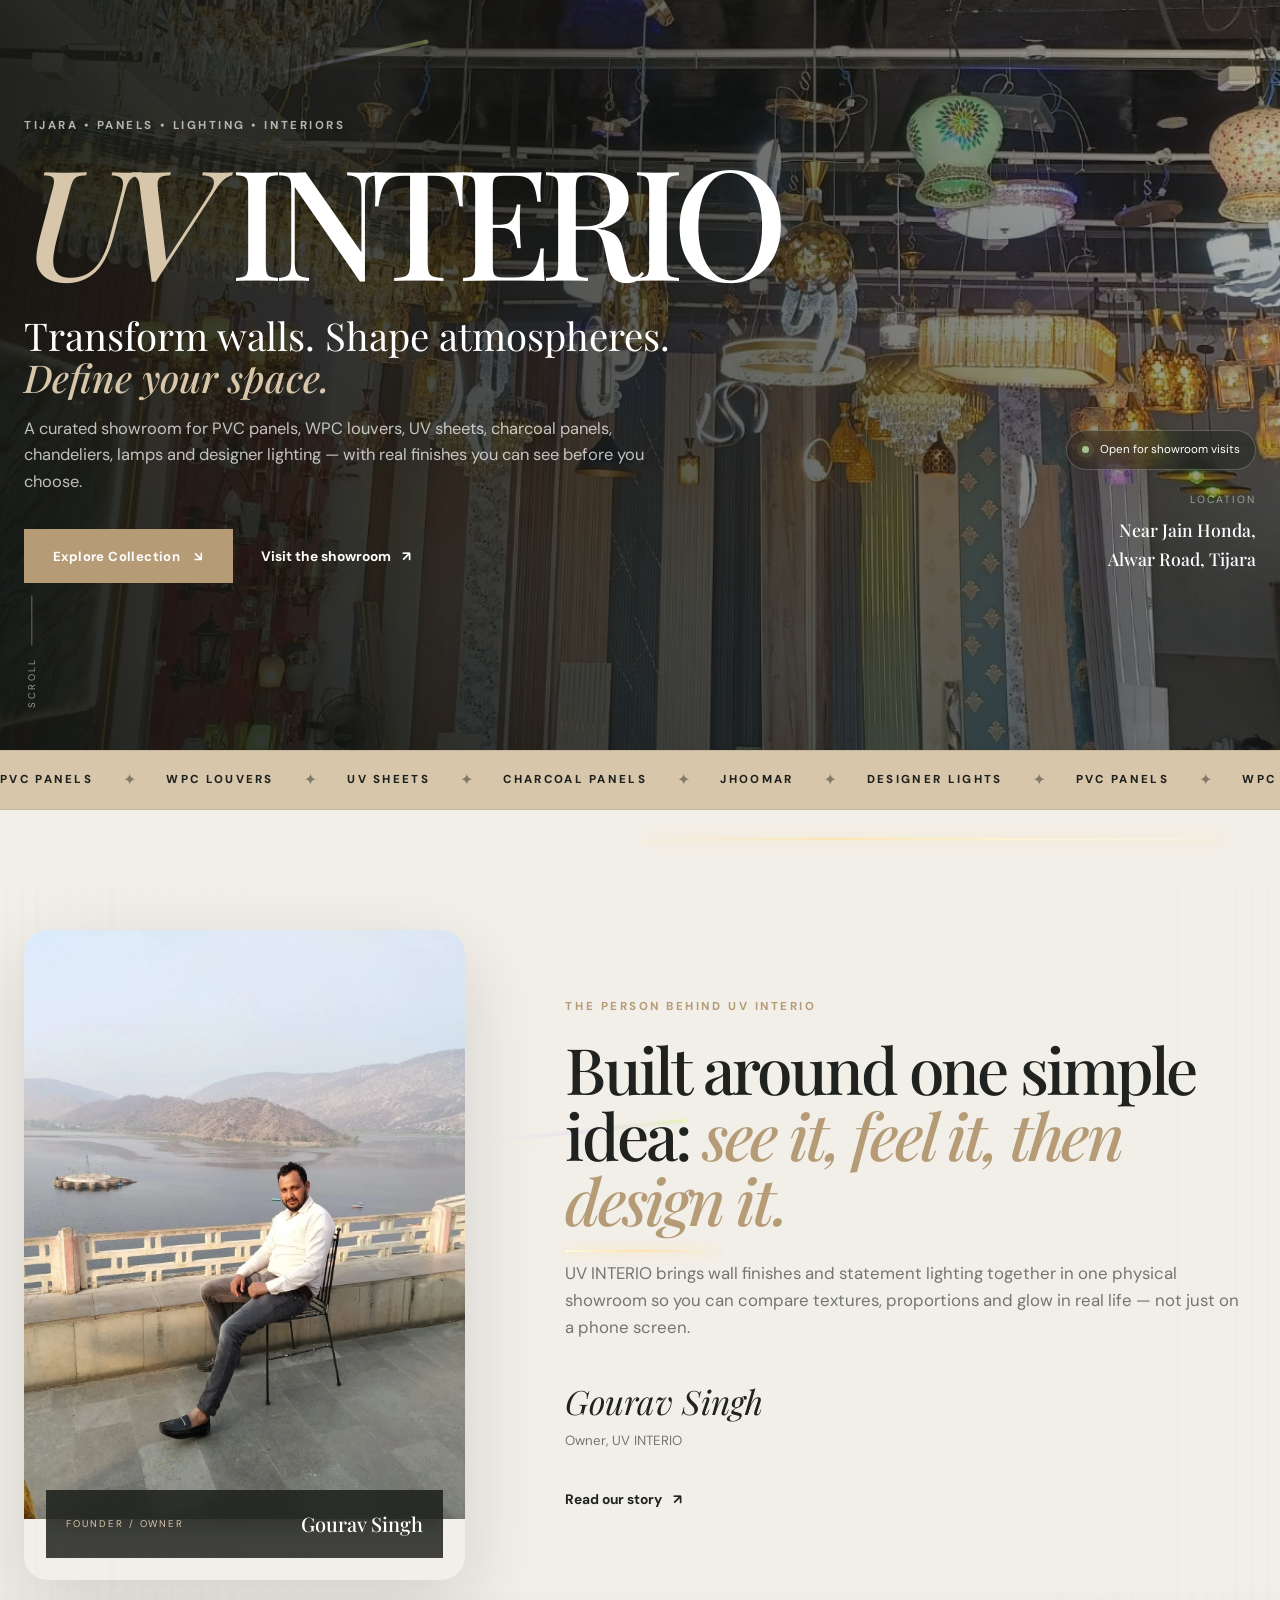
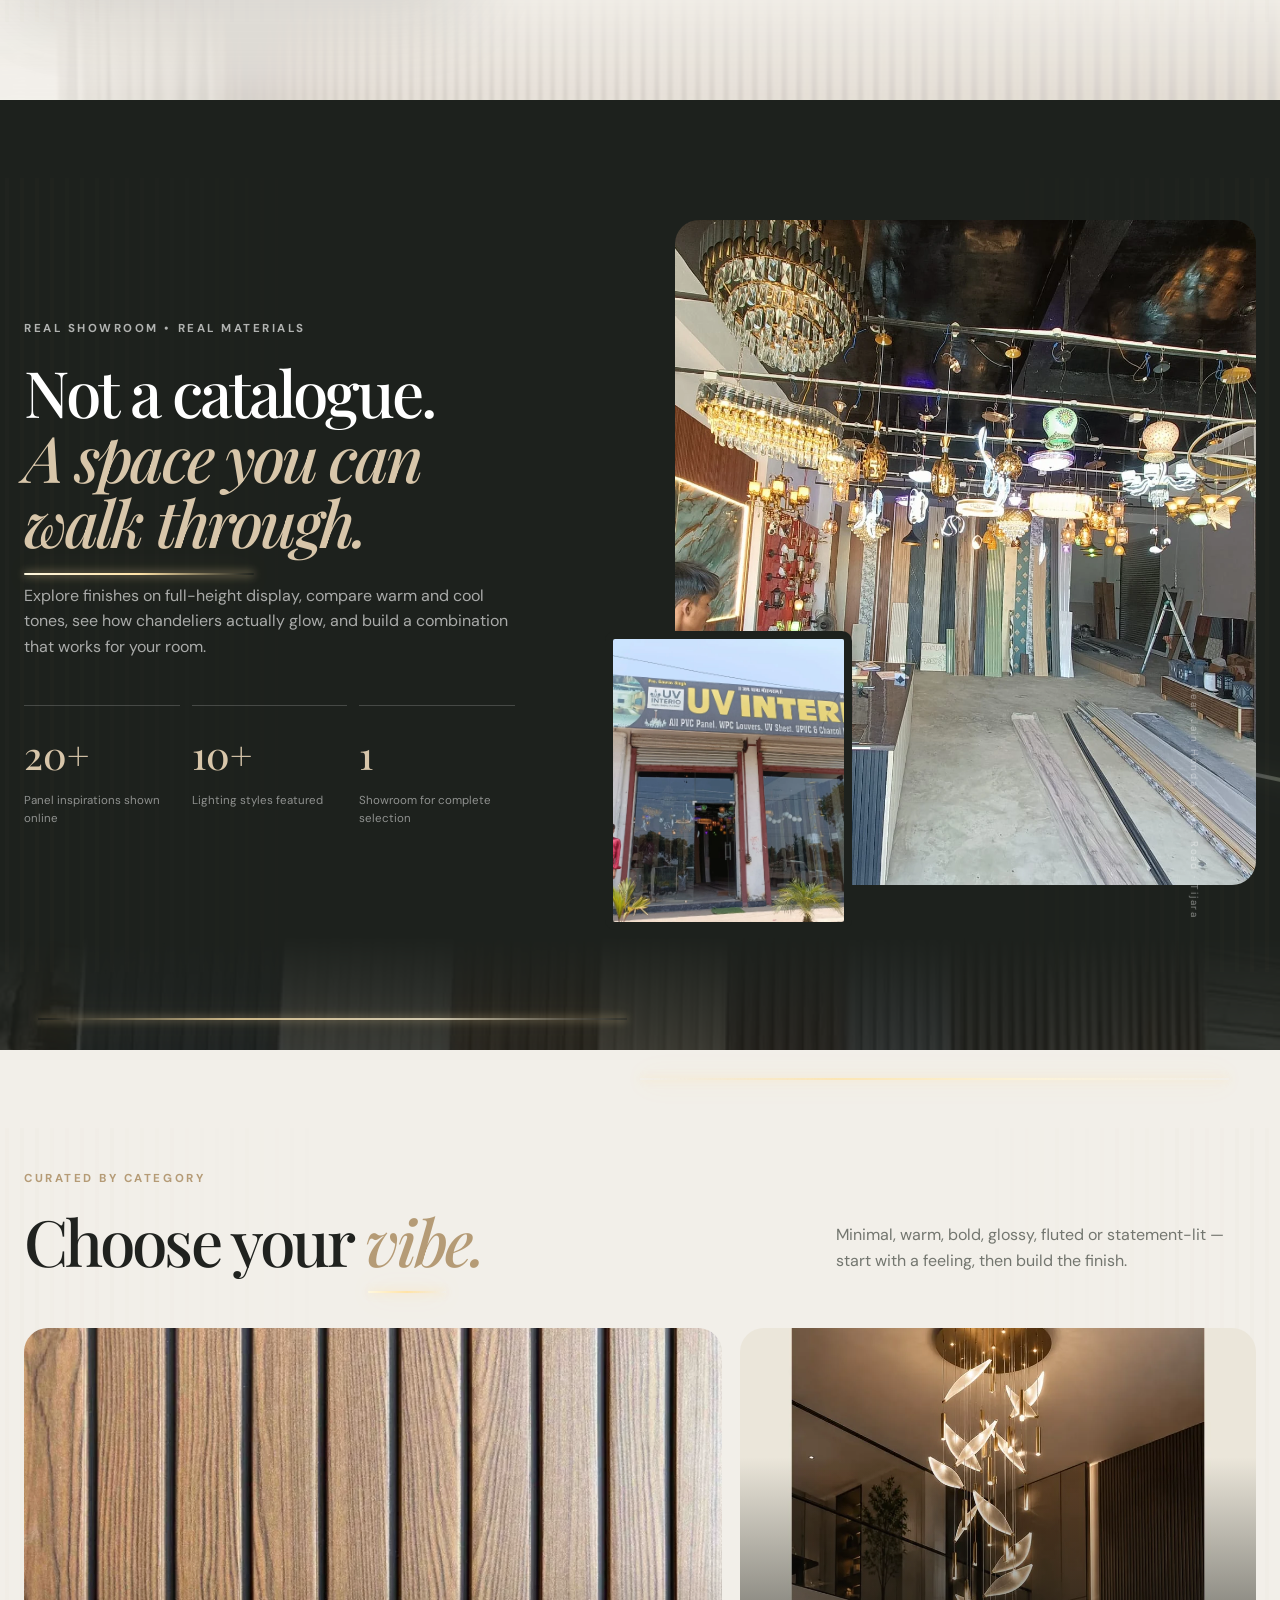
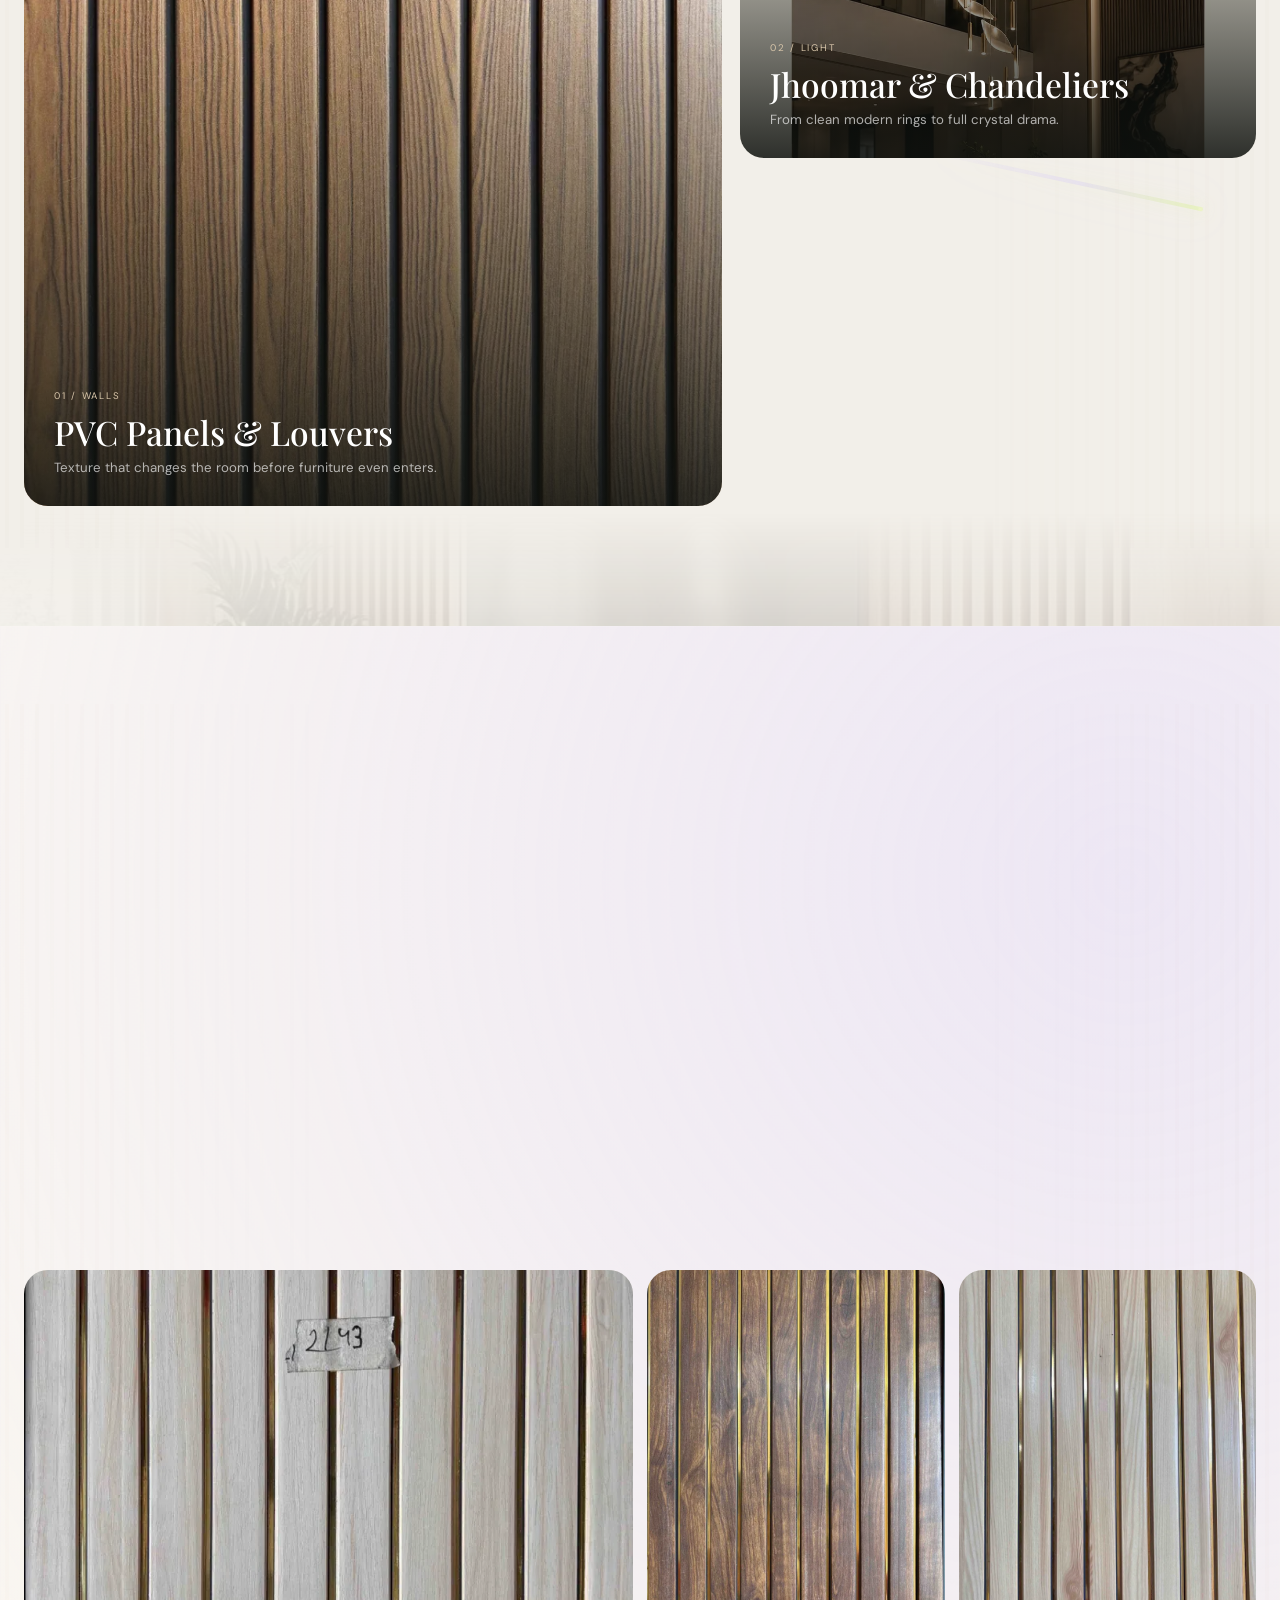
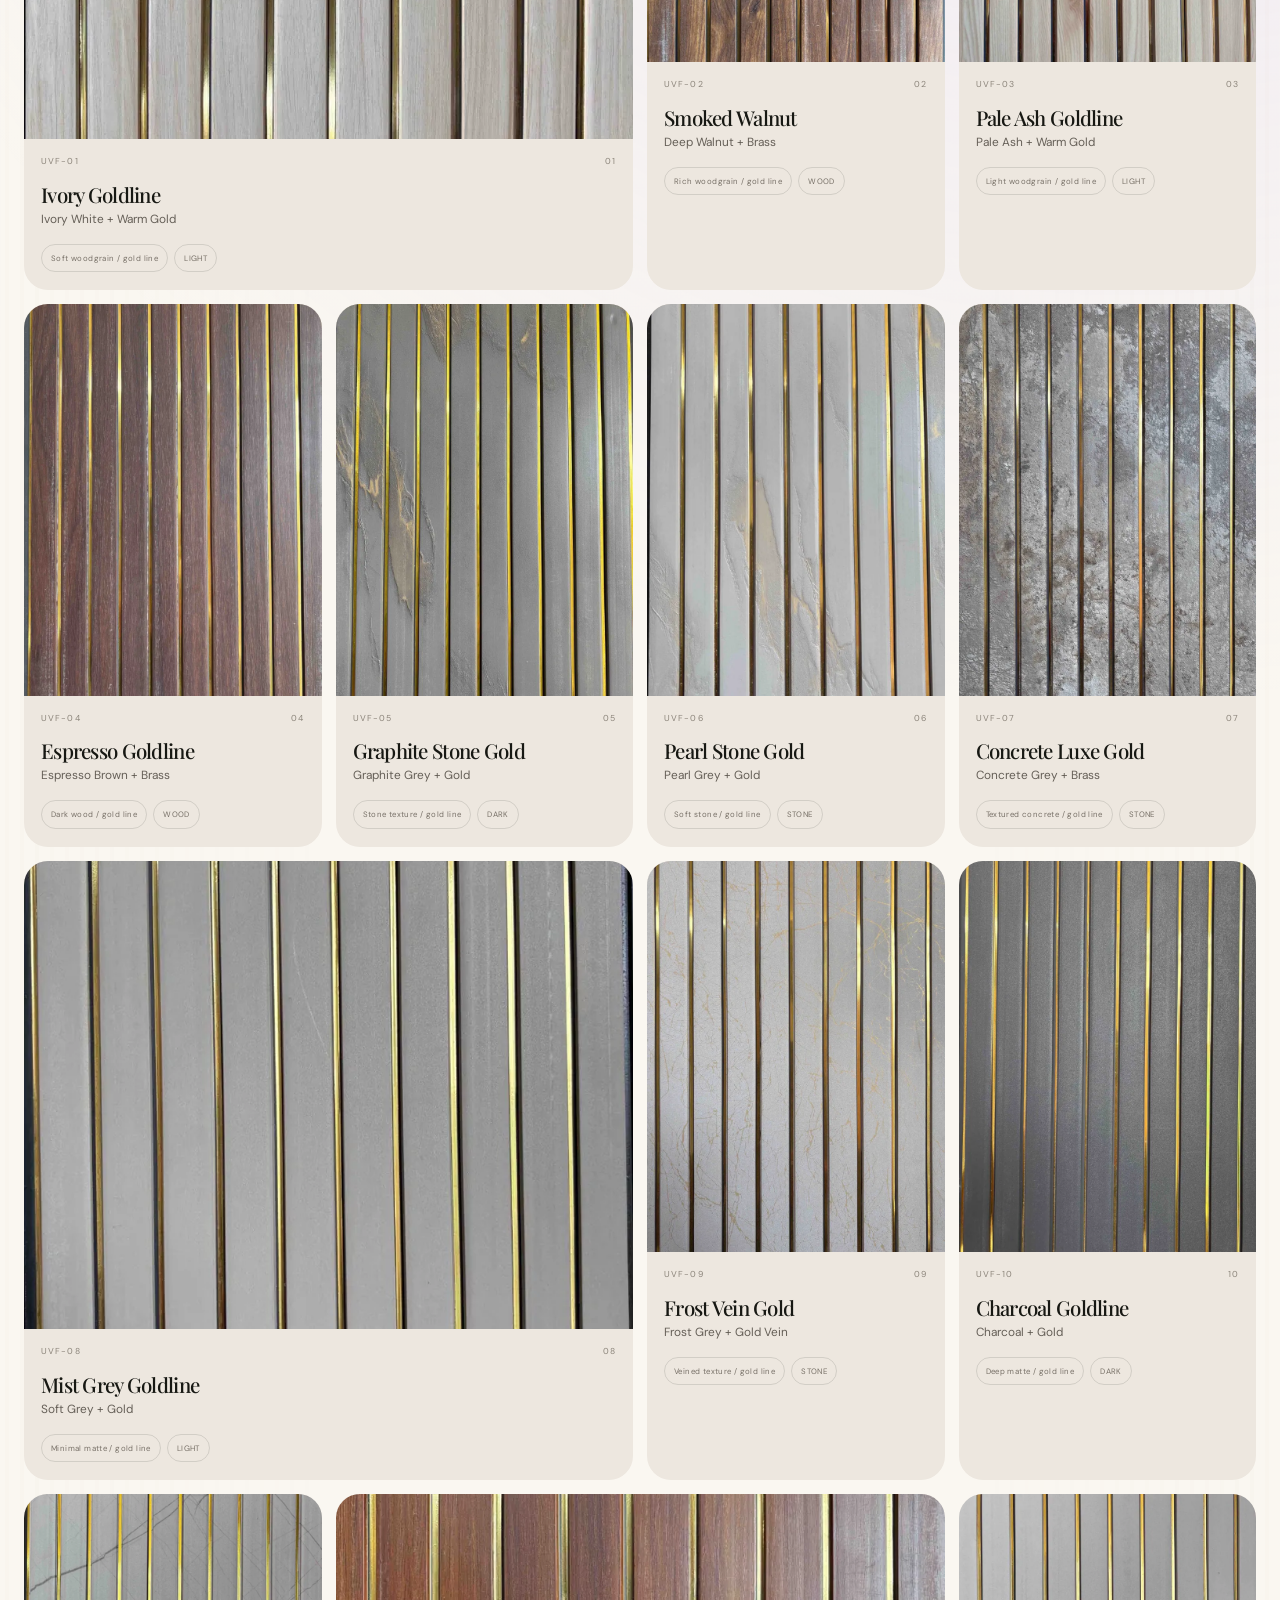
==== commit 2c5960a6: "changes" ====
--- a/index.html
+++ b/index.html
@@ -13,6 +13,7 @@
   <link rel="stylesheet" href="styles.css" />
   <link rel="stylesheet" href="panel-showroom.css" />
   <link rel="stylesheet" href="uv-premium-collection.css" />
+  <link rel="manifest" href="manifest.json">
 </head>
 <body>
   <div class="cursor-glow" aria-hidden="true"></div>
--- a/uv-premium-collection.css
+++ b/uv-premium-collection.css
@@ -286,3 +286,128 @@
   .uv-roof-jhumar img{animation:none!important}
   .uv-material-card,.uv-jhumar-card{transition:none!important}
 }
+
+
+/* =========================================================
+   IDEA 5 — Animated stripe/profile lights
+   ========================================================= */
+main section{position:relative;overflow:hidden}
+.uv-has-led-rails{isolation:isolate}
+.uv-led-rail{
+  position:absolute; z-index:0; pointer-events:none;
+  left:var(--uv-led-left,10%); top:var(--uv-led-top,20%);
+  width:var(--uv-led-width,180px); height:2px; border-radius:999px;
+  background:linear-gradient(90deg, rgba(255,255,255,.02), rgba(255,255,255,.18), rgba(255,255,255,.02));
+  transform:rotate(var(--uv-led-rotate,0deg));
+  opacity:.42; mix-blend-mode:screen;
+}
+.uv-led-rail::before{
+  content:""; position:absolute; inset:-1px 0;
+  border-radius:inherit;
+  background:linear-gradient(90deg, rgba(199,183,255,0), rgba(199,183,255,.55), rgba(215,255,100,.9), rgba(199,183,255,.2), rgba(199,183,255,0));
+  background-size:220% 100%;
+  filter:blur(.4px) drop-shadow(0 0 8px rgba(215,255,100,.35)) drop-shadow(0 0 16px rgba(199,183,255,.28));
+  animation:uvLedTravel 6.6s linear infinite, uvLedBlink 1.9s steps(2,end) infinite;
+  animation-delay:var(--uv-led-delay,0s), calc(var(--uv-led-delay,0s) + .18s);
+}
+.uv-led-rail::after{
+  content:""; position:absolute; right:0; top:50%; width:5px; height:5px; border-radius:50%;
+  background:radial-gradient(circle,#eaff9a,rgba(234,255,154,0));
+  transform:translateY(-50%);
+  box-shadow:0 0 14px rgba(234,255,154,.8);
+  animation:uvLedPulse 2.2s ease-in-out infinite;
+  animation-delay:var(--uv-led-delay,0s);
+}
+@keyframes uvLedTravel{
+  0%{background-position:140% 0; opacity:.4}
+  100%{background-position:-60% 0; opacity:.95}
+}
+@keyframes uvLedBlink{
+  0%,100%{opacity:.86}
+  40%{opacity:.42}
+  48%{opacity:1}
+  55%{opacity:.55}
+  65%{opacity:.94}
+}
+@keyframes uvLedPulse{
+  0%,100%{transform:translateY(-50%) scale(.8); opacity:.6}
+  50%{transform:translateY(-50%) scale(1.2); opacity:1}
+}
+
+/* keep content above lights */
+main section > .container,
+main section > .uv-final-shell{position:relative; z-index:2}
+
+/* =========================================================
+   IDEA 6 — Final colorful UV INTERIO section
+   ========================================================= */
+.uv-final-signature{
+  background:
+    radial-gradient(circle at 14% 18%, rgba(199,183,255,.20), transparent 26%),
+    radial-gradient(circle at 84% 70%, rgba(215,255,100,.14), transparent 22%),
+    linear-gradient(180deg,#f7f2ea,#f0e9de 55%,#ece5d9 100%);
+  color:#171813;
+}
+.uv-final-topline{
+  display:flex;justify-content:space-between;gap:20px;padding:14px 0;
+  border-top:1px solid rgba(23,24,19,.18);border-bottom:1px solid rgba(23,24,19,.12);
+  font:700 .58rem/1 "DM Sans",sans-serif;letter-spacing:.16em;color:#766f66
+}
+.uv-final-stage{
+  display:grid; grid-template-columns:minmax(0,1fr) auto minmax(0,1fr); gap:18px;
+  align-items:center; min-height:82vh; padding:54px 0 20px;
+}
+.uv-final-center{
+  text-align:center; max-width:600px; padding:0 10px; position:relative; z-index:2;
+}
+.uv-final-center h2{
+  margin:16px 0 18px; font-size:clamp(3.6rem,9vw,8.7rem); line-height:.84; letter-spacing:-.085em;
+}
+.uv-final-center h2 span:first-child{color:#7664e9}
+.uv-final-center h2 span:last-child{display:block}
+.uv-final-center p{max-width:440px; margin:0 auto; color:#676159}
+.uv-final-lane{
+  display:grid; gap:12px;
+}
+.uv-final-left{justify-items:end}
+.uv-final-right{justify-items:start}
+.uv-final-panel{
+  display:grid; grid-template-columns:68px auto; align-items:center; gap:12px;
+  min-width:min(26vw,290px); padding:10px; border-radius:18px;
+  border:1px solid rgba(23,24,19,.1); background:rgba(255,255,255,.55);
+  backdrop-filter:blur(16px);
+  box-shadow:0 18px 44px rgba(55,45,34,.08);
+  opacity:0; transition:transform .9s cubic-bezier(.16,1,.3,1),opacity .7s ease;
+  transition-delay:var(--uv-final-delay,0s);
+}
+.uv-final-panel img{
+  width:68px; height:88px; object-fit:cover; border-radius:12px;
+}
+.uv-final-panel span{
+  font:700 .72rem/1.3 "DM Sans",sans-serif; color:#2a2a26; letter-spacing:.04em
+}
+.uv-from-left{transform:translateX(-88px)}
+.uv-from-right{transform:translateX(88px)}
+.uv-final-signature.is-visible .uv-final-panel{opacity:1; transform:translateX(0)}
+.uv-final-signature.is-visible .uv-final-center{animation:uvFinalPop 1s cubic-bezier(.16,1,.3,1) both}
+@keyframes uvFinalPop{
+  from{opacity:0; transform:translateY(24px) scale(.96)}
+  to{opacity:1; transform:none}
+}
+
+@media(max-width:980px){
+  .uv-final-stage{grid-template-columns:1fr; min-height:auto; padding:42px 0}
+  .uv-final-center{order:-1; max-width:none}
+  .uv-final-left,.uv-final-right{grid-template-columns:repeat(2,minmax(0,1fr)); justify-items:stretch}
+  .uv-final-panel{min-width:0}
+}
+@media(max-width:560px){
+  .uv-final-left,.uv-final-right{grid-template-columns:1fr}
+  .uv-final-center h2{font-size:clamp(3.3rem,17vw,5.5rem)}
+  .uv-final-panel{grid-template-columns:56px auto}
+  .uv-final-panel img{width:56px; height:74px}
+}
+@media(prefers-reduced-motion:reduce){
+  .uv-led-rail::before,.uv-led-rail::after,.uv-final-signature.is-visible .uv-final-center{animation:none!important}
+  .uv-final-panel{opacity:1!important; transform:none!important}
+}
